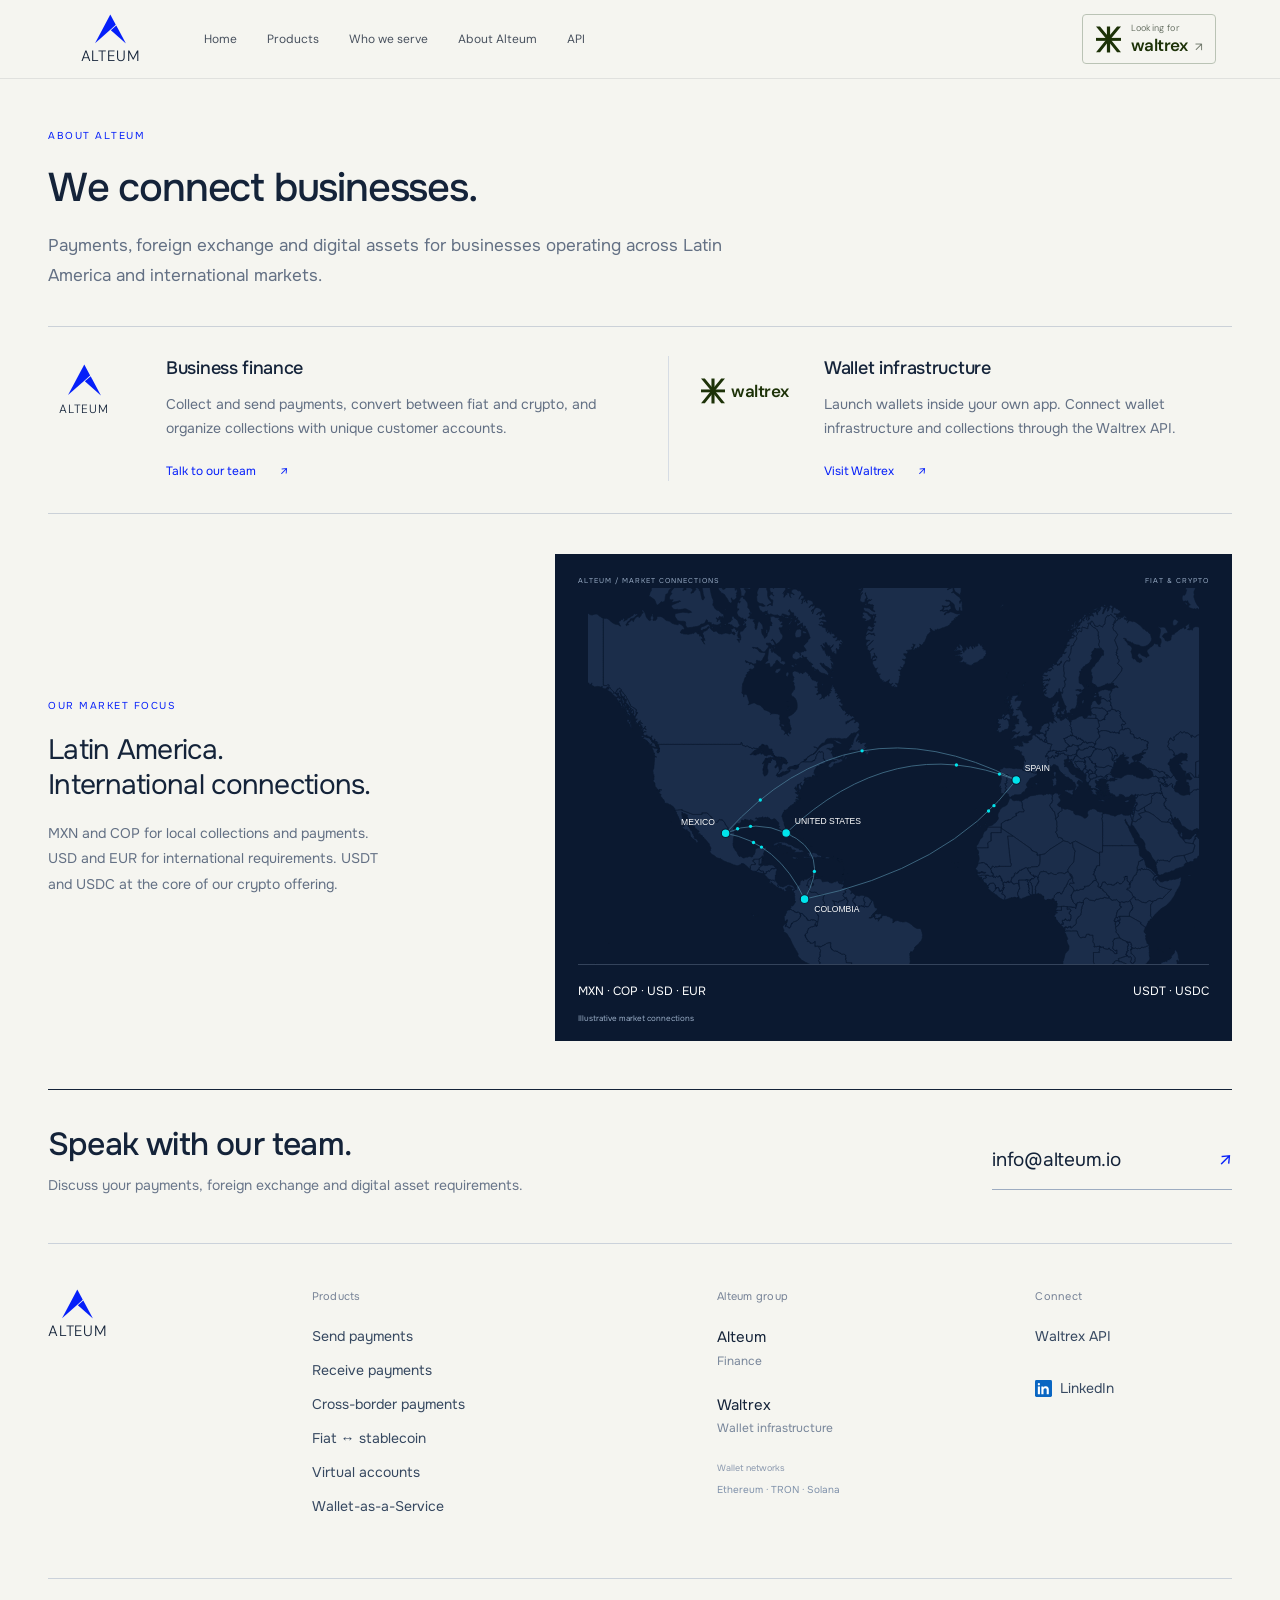
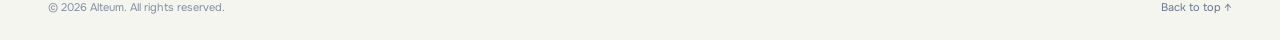
==== about/index.html @ 630a37e9 "Alteum website: initial import Static site (HTML/CSS/JS, no build step) with the approved pages, ori" ====
<!doctype html>
<html lang="en">
<head>
<meta charset="utf-8"><meta name="viewport" content="width=device-width,initial-scale=1">
<title>About Alteum | Alteum</title>
<meta name="description" content="Alteum connects businesses across Latin America and international markets. Alteum handles finance; Waltrex provides the wallet infrastructure.">
<meta name="theme-color" content="#030305"><meta property="og:title" content="Alteum — Latin America, connected."><meta property="og:description" content="Payments, FX and digital assets connecting Latin America to the world, with a focus on MXN, COP, USD, EUR, USDT and USDC."><link rel="icon" href="/favicon.svg" type="image/svg+xml">
<link rel="preconnect" href="https://fonts.googleapis.com"><link rel="preconnect" href="https://fonts.gstatic.com" crossorigin>
<link href="https://fonts.googleapis.com/css2?family=DM+Sans:wght@300;400;450;500;550;600;650;700&amp;display=swap" rel="stylesheet">
<link rel="stylesheet" href="/styles.css?v=centered-globe">
<link rel="stylesheet" href="/exact-sections.css?v=ivory-fixed"><link rel="stylesheet" href="/brand.css?v=network-info"><link rel="stylesheet" href="/navigation.css?v=editorial-menu"><script src="/navigation.js?v=mega" defer></script><link rel="stylesheet" href="/home-alignment.css?v=color-motion"><link rel="stylesheet" href="/design-preview.css?v=approved-editorial"><link rel="stylesheet" href="/waltrex-header.css?v=approved"><link rel="stylesheet" href="/footer-refinement.css?v=approved"><link rel="stylesheet" href="/navigation-approved.css?v=uniform-type"><link rel="stylesheet" href="/faq-approved.css?v=1"><script src="/header-preview-mobile.js" defer></script><link rel="stylesheet" href="/about-refined-preview.css?v=1"><link rel="stylesheet" href="/mobile-polish.css?v=1"><link rel="stylesheet" href="/waltrex-button.css?v=approved"></head>
<body><a class="skip" href="#main">Skip to content</a><header><div class="nav wrap"><a href="/" class="brand" aria-label="Alteum home"><svg viewbox="315 180 166 156" aria-hidden="true"><polygon fill="#051ff9" points="396.9,261.9 315.3,333.8 397,180.5 426.3,235.7 396.9,261.9"></polygon><polygon fill="#051ff9" points="480.6,336 399.9,264.8 429,238.9"></polygon></svg><span>ALTEUM</span></a><nav aria-label="Main navigation"><a class="nav-home" href="/">Home</a><details class="home-products site-product-menu"><summary>Products</summary><div class="product-mega" aria-label="Alteum products"><a class="mega-product" href="/products/send-payments/"><span class="mega-icon"><svg viewbox="0 0 24 24" fill="none" stroke="currentColor" stroke-width="1.6" stroke-linecap="round" stroke-linejoin="round" aria-hidden="true"><rect x="5" y="8" width="14" height="12" rx="2"></rect><path d="M9 8V5h6v3M12 17v-5m-2 2 2-2 2 2"></path></svg></span><strong>Send payments</strong><p>Pay suppliers and partners in their receiving currency.</p></a><a class="mega-product" href="/products/cross-border-payments/"><span class="mega-icon"><svg viewbox="0 0 24 24" fill="none" stroke="currentColor" stroke-width="1.6" stroke-linecap="round" stroke-linejoin="round" aria-hidden="true"><circle cx="12" cy="12" r="8"></circle><ellipse cx="12" cy="12" rx="3.5" ry="8"></ellipse><path d="M4 12h16"></path></svg></span><strong>Cross-border payments</strong><p>Connect local funding to international payouts.</p></a><a class="mega-product" href="/products/virtual-account-issuance/"><span class="mega-icon"><svg viewbox="0 0 24 24" fill="none" stroke="currentColor" stroke-width="1.6" stroke-linecap="round" stroke-linejoin="round" aria-hidden="true"><rect x="5" y="5" width="14" height="15" rx="2"></rect><path d="M9 9h6M9 13h6M9 17h3"></path></svg></span><strong>Virtual accounts</strong><p>Dedicated payment details for business and customer collections.</p></a><a class="mega-product" href="/products/receive-payments/"><span class="mega-icon"><svg viewbox="0 0 24 24" fill="none" stroke="currentColor" stroke-width="1.6" stroke-linecap="round" stroke-linejoin="round" aria-hidden="true"><rect x="5" y="8" width="14" height="12" rx="2"></rect><path d="M9 8V5h6v3M12 12v5m-2-2 2 2 2-2"></path></svg></span><strong>Receive payments</strong><p>Collect local currency payments and connect them to settlement.</p></a><a class="mega-product" href="/products/fiat-stablecoin/"><span class="mega-icon"><svg viewbox="0 0 24 24" fill="none" stroke="currentColor" stroke-width="1.6" stroke-linecap="round" stroke-linejoin="round" aria-hidden="true"><path d="M4 8h15m-4-4 4 4-4 4M20 16H5m4 4-4-4 4-4"></path></svg></span><strong>Fiat ↔ Stablecoin</strong><p>Move between local currencies, USDT and USDC.</p></a><a target="_blank" rel="noopener noreferrer" class="mega-product mega-contact" href="https://home.waltrex.io/"><span class="mega-icon"><svg viewbox="0 0 24 24" fill="none" stroke="currentColor" stroke-width="1.6" stroke-linecap="round" stroke-linejoin="round" aria-hidden="true"><path d="M5 5h14v11h-7l-5 4v-4H5z"></path><path d="M9 9h6M9 12h4"></path></svg></span><strong>Wallet-as-a-Service</strong><p>Launch wallets inside your own app for your customers worldwide.</p></a></div></details><a href="/#audiences">Who we serve</a><a href="/about/">About Alteum</a><a href="https://waltrex.readme.io/reference/introduction" target="_blank" rel="noopener noreferrer">API</a></nav><a class="waltrex-header-link" href="https://home.waltrex.io/" target="_blank" rel="noopener noreferrer" aria-label="Looking for Waltrex? Visit Waltrex"><svg class="waltrex-header-symbol" viewbox="0 0 529 550" fill="none" xmlns="http://www.w3.org/2000/svg" aria-hidden="true"><path d="M85.0178 544.714H0.726644L223.808 268.552L0 0.0012207H84.6545L264.863 219.264L445.799 0.0012207H529L305.556 268.552L528.637 544.714H445.799L264.863 318.566L85.0178 544.714Z" fill="currentColor"></path><path d="M529 240.931H0V303.782H529V240.931Z" fill="currentColor"></path><path d="M298.543 549.951L298.543 0L230.454 0L230.454 549.951H298.543Z" fill="currentColor"></path></svg><span class="waltrex-header-copy"><small>Looking for</small><strong>waltrex <i>↗</i></strong></span></a><button class="menu-button" aria-label="Open navigation" aria-expanded="false">☰</button></div><div class="mobile-nav" hidden><a class="mobile-home" href="/">Home</a><div class="product-mega" aria-label="Alteum products"><a class="mega-product" href="/products/send-payments/"><span class="mega-icon"><svg viewbox="0 0 24 24" fill="none" stroke="currentColor" stroke-width="1.6" stroke-linecap="round" stroke-linejoin="round" aria-hidden="true"><rect x="5" y="8" width="14" height="12" rx="2"></rect><path d="M9 8V5h6v3M12 17v-5m-2 2 2-2 2 2"></path></svg></span><strong>Send payments</strong><p>Pay suppliers and partners in their receiving currency.</p></a><a class="mega-product" href="/products/cross-border-payments/"><span class="mega-icon"><svg viewbox="0 0 24 24" fill="none" stroke="currentColor" stroke-width="1.6" stroke-linecap="round" stroke-linejoin="round" aria-hidden="true"><circle cx="12" cy="12" r="8"></circle><ellipse cx="12" cy="12" rx="3.5" ry="8"></ellipse><path d="M4 12h16"></path></svg></span><strong>Cross-border payments</strong><p>Connect local funding to international payouts.</p></a><a class="mega-product" href="/products/virtual-account-issuance/"><span class="mega-icon"><svg viewbox="0 0 24 24" fill="none" stroke="currentColor" stroke-width="1.6" stroke-linecap="round" stroke-linejoin="round" aria-hidden="true"><rect x="5" y="5" width="14" height="15" rx="2"></rect><path d="M9 9h6M9 13h6M9 17h3"></path></svg></span><strong>Virtual accounts</strong><p>Dedicated payment details for business and customer collections.</p></a><a class="mega-product" href="/products/receive-payments/"><span class="mega-icon"><svg viewbox="0 0 24 24" fill="none" stroke="currentColor" stroke-width="1.6" stroke-linecap="round" stroke-linejoin="round" aria-hidden="true"><rect x="5" y="8" width="14" height="12" rx="2"></rect><path d="M9 8V5h6v3M12 12v5m-2-2 2 2 2-2"></path></svg></span><strong>Receive payments</strong><p>Collect local currency payments and connect them to settlement.</p></a><a class="mega-product" href="/products/fiat-stablecoin/"><span class="mega-icon"><svg viewbox="0 0 24 24" fill="none" stroke="currentColor" stroke-width="1.6" stroke-linecap="round" stroke-linejoin="round" aria-hidden="true"><path d="M4 8h15m-4-4 4 4-4 4M20 16H5m4 4-4-4 4-4"></path></svg></span><strong>Fiat ↔ Stablecoin</strong><p>Move between local currencies, USDT and USDC.</p></a><a target="_blank" rel="noopener noreferrer" class="mega-product mega-contact" href="https://home.waltrex.io/"><span class="mega-icon"><svg viewbox="0 0 24 24" fill="none" stroke="currentColor" stroke-width="1.6" stroke-linecap="round" stroke-linejoin="round" aria-hidden="true"><path d="M5 5h14v11h-7l-5 4v-4H5z"></path><path d="M9 9h6M9 12h4"></path></svg></span><strong>Wallet-as-a-Service</strong><p>Launch wallets inside your own app for your customers worldwide.</p></a></div><div class="mobile-extra"><a href="/#audiences">Who we serve</a><a href="/about/">About Alteum</a><a href="https://waltrex.readme.io/reference/introduction" target="_blank" rel="noopener noreferrer">API</a></div></div></header><div class="nav-scrim" aria-hidden="true"></div><main class="about-refined" id="main"><div class="ar-wrap"><section class="ar-intro"><span class="ar-kicker">ABOUT ALTEUM</span><h1>We connect businesses.</h1><p>Payments, foreign exchange and digital assets for businesses operating across Latin America and international markets.</p></section><section class="ar-companies" aria-label="Alteum group businesses"><article><div class="ar-brand ar-alteum" aria-label="Alteum"><svg viewbox="315 180 166 156" aria-hidden="true"><polygon fill="#051ff9" points="396.9,261.9 315.3,333.8 397,180.5 426.3,235.7 396.9,261.9"></polygon><polygon fill="#051ff9" points="480.6,336 399.9,264.8 429,238.9"></polygon></svg><span>ALTEUM</span></div><div class="ar-company-copy"><h2>Business finance</h2><p>Collect and send payments, convert between fiat and crypto, and organize collections with unique customer accounts.</p><a href="mailto:info@alteum.io">Talk to our team <span aria-hidden="true">↗</span></a></div></article><article><div class="ar-brand ar-waltrex" aria-label="Waltrex"><svg class="waltrex-header-symbol" viewbox="0 0 529 550" fill="none" xmlns="http://www.w3.org/2000/svg" aria-hidden="true"><path d="M85.0178 544.714H0.726644L223.808 268.552L0 0.0012207H84.6545L264.863 219.264L445.799 0.0012207H529L305.556 268.552L528.637 544.714H445.799L264.863 318.566L85.0178 544.714Z" fill="currentColor"></path><path d="M529 240.931H0V303.782H529V240.931Z" fill="currentColor"></path><path d="M298.543 549.951L298.543 0L230.454 0L230.454 549.951H298.543Z" fill="currentColor"></path></svg><span>waltrex</span></div><div class="ar-company-copy"><h2>Wallet infrastructure</h2><p>Launch wallets inside your own app. Connect wallet infrastructure and collections through the Waltrex API.</p><a href="https://home.waltrex.io/" target="_blank" rel="noopener noreferrer">Visit Waltrex <span aria-hidden="true">↗</span></a></div></article></section><section class="ar-network"><div class="ar-network-intro"><span class="ar-kicker">OUR MARKET FOCUS</span><h2>Latin America.<br>International connections.</h2><p>MXN and COP for local collections and payments. USD and EUR for international requirements. USDT and USDC at the core of our crypto offering.</p></div><figure class="ar-map"><figcaption><span>ALTEUM / MARKET CONNECTIONS</span><span>FIAT &amp; CRYPTO</span></figcaption><img src="/about-all-country-routes-preview.svg?v=two-way" alt="Illustrative two-way routes between Mexico, Colombia, the United States and Spain"><div class="ar-map-legend"><span>MXN · COP · USD · EUR</span><span>USDT · USDC</span></div><small>Illustrative market connections</small></figure></section></div><div class="blox-clone"><footer class="institutional-footer" id="contact"><div class="if-inner"><div class="if-contact"><div><h2>Speak with our team.</h2><p>Discuss your payments, foreign exchange and digital asset requirements.</p></div><a href="mailto:info@alteum.io">info@alteum.io <span>↗</span></a></div><div class="if-columns"><div class="if-brand"><a class="exact-brand" href="/"><svg viewbox="315 180 166 156" aria-hidden="true"><polygon fill="#051ff9" points="396.9,261.9 315.3,333.8 397,180.5 426.3,235.7 396.9,261.9"></polygon><polygon fill="#051ff9" points="480.6,336 399.9,264.8 429,238.9"></polygon></svg><span>ALTEUM</span></a></div><div class="if-products"><h3>Products</h3><a href="/products/send-payments/">Send payments</a><a href="/products/receive-payments/">Receive payments</a><a href="/products/cross-border-payments/">Cross-border payments</a><a href="/products/fiat-stablecoin/">Fiat ↔ stablecoin</a><a href="/products/virtual-account-issuance/">Virtual accounts</a><a href="https://home.waltrex.io/" target="_blank" rel="noopener noreferrer">Wallet-as-a-Service</a></div><div class="if-group" id="companies"><h3>Alteum group</h3><a href="/"><span>Alteum</span><small>Finance</small></a><a id="waltrex" href="mailto:info@alteum.io"><span>Waltrex</span><small>Wallet infrastructure</small></a><p class="if-networks"><small>Wallet networks</small><span>Ethereum · TRON · Solana</span></p></div><div class="if-connect"><h3>Connect</h3><a href="https://waltrex.readme.io/reference/introduction" target="_blank" rel="noopener noreferrer">Waltrex API</a><a class="footer-linkedin" href="https://www.linkedin.com/company/alteumholding/home/" target="_blank" rel="noopener noreferrer" aria-label="Alteum on LinkedIn"><svg xmlns="http://www.w3.org/2000/svg" viewbox="0 0 24 24" aria-hidden="true"><rect width="24" height="24" rx="2" fill="#0a66c2"></rect><circle cx="5.5" cy="6" r="1.6" fill="#fff"></circle><path fill="#fff" d="M4 9h3v11H4zM9 9h2.9v1.5c.6-1.1 1.7-1.8 3.3-1.8 3.1 0 4.3 1.9 4.3 5.1V20h-3v-5.6c0-1.7-.3-2.9-1.9-2.9-1.8 0-2.6 1.1-2.6 3.3V20H9z"></path></svg><span>LinkedIn</span></a></div></div><div class="if-bottom"><span>© 2026 Alteum. All rights reserved.</span><a href="#">Back to top ↑</a></div></div></footer></div></main></body></html>
---- styles.css ----
:root{--bg:#070912;--surface:#0d111d;--border:#222938;--white:#f7f8fc;--muted:#a2a8b8;--blue:#051ff9;--cyan:#00e4ec}*{box-sizing:border-box}html{scroll-behavior:smooth;scroll-padding-top:100px}body{margin:0;background:var(--bg);color:var(--white);font-family:'DM Sans',sans-serif;-webkit-font-smoothing:antialiased}a{color:inherit;text-decoration:none}button{font:inherit}button,a{-webkit-tap-highlight-color:transparent}a:focus-visible,button:focus-visible,summary:focus-visible{outline:2px solid var(--cyan);outline-offset:6px}::selection{background:#303dff;color:white}.wrap{width:min(1280px,90%);margin:auto}.skip{position:absolute;top:-80px;background:var(--blue);padding:15px;z-index:100}.skip:focus{top:10px}header{position:sticky;top:0;z-index:20;background:#070912ed;border-bottom:1px solid #ffffff0c;backdrop-filter:blur(18px)}.nav{height:86px;display:flex;align-items:center;gap:52px}.brand{display:inline-flex;align-items:center;font-size:34px;letter-spacing:-1.8px;font-weight:650;gap:10px}.brand svg{width:28px;height:31px;color:var(--blue)}nav{display:flex;gap:30px;align-items:center;flex:1}nav a{font-size:14px;color:#c4c7d1}nav a:hover{color:var(--cyan)}nav span{margin-left:5px;font-size:12px}.button{display:inline-flex;align-items:center;justify-content:center;gap:22px;border-radius:99px;padding:15px 24px;font-size:14px;font-weight:550;white-space:nowrap;border:1px solid transparent;transition:background .2s,transform .2s,border-color .2s;min-height:49px}.button:hover{transform:translateY(-2px)}.button span{font-size:18px}.primary{background:var(--blue);color:white;box-shadow:0 4px 32px #303dff14}.primary:hover{background:#4350ff}.outline{border-color:#464b59}.outline:hover{background:#ffffff08;border-color:#8690ac}.nav-cta{padding:11px 21px;min-height:44px}.menu-button{display:none;background:none;border:0;color:white;font-size:24px}.mobile-nav{padding:10px 5% 24px}.mobile-nav a{display:block;padding:12px 0;color:#d5d9e3}.hero{display:grid;grid-template-columns:1.2fr 1fr;min-height:720px;align-items:center;position:relative;padding-top:60px;padding-bottom:70px}.eyebrow{color:var(--cyan);font-size:10px;font-weight:600;letter-spacing:2px;display:flex;align-items:center;gap:9px;margin-bottom:24px}.eyebrow i,.live-dot{height:5px;width:5px;background:var(--cyan);border-radius:50%;box-shadow:0 0 12px #64dcf066}.hero h1{font-size:clamp(40px,4.2vw,66px);line-height:1.07;font-weight:550;letter-spacing:-2.9px;margin:0 0 28px}.hero h1>span{font-weight:300;color:#e5e8f1}.hero-copy>p{font-size:16px;line-height:1.8;color:#b8bdcb;margin:0 0 32px}.actions{display:flex;gap:12px;flex-wrap:wrap}.group-lockup{margin-top:46px}.group-lockup small{font-size:11px;color:#7e879c}.group-lockup>div{display:flex;align-items:center;gap:42px;margin-top:17px}.group-lockup a{font-size:24px;font-weight:650;letter-spacing:-.8px;color:#c4c9d5}.w-mark{color:var(--cyan);font-size:31px;vertical-align:middle;font-weight:500}.x-mark{color:#7a88ff;font-size:23px;margin-right:5px}.blue{color:#7481ff}.globe-scene{position:relative;min-width:0;width:115%;margin-left:-4%;aspect-ratio:1/1;display:flex;align-items:center}#globe{width:100%;height:100%;display:block}.globe-caption{position:absolute;bottom:7%;width:100%;text-align:center;display:flex;justify-content:center;align-items:center;gap:9px;color:#7b88a4;font-size:8px;letter-spacing:1.6px}.pillar-bar{border-top:1px solid var(--border);border-bottom:1px solid var(--border);background:#0b0e18}.pillars{display:grid;grid-template-columns:repeat(4,1fr);padding:31px 0}.pillars>div{border-right:1px solid var(--border);padding:0 30px;position:relative}.pillars>div:first-child{padding-left:0}.pillars>div:last-child{border:0}.pillars span{font-size:9px;color:#63718d;display:block;margin-bottom:9px}.pillars strong{font-weight:500;font-size:17px;display:block}.pillars small{color:#768198;font-size:11px;display:block;margin-top:6px}.section{padding-top:110px;padding-bottom:110px}.section-top{display:flex;align-items:flex-end;justify-content:space-between;gap:40px;margin-bottom:46px}.section h2,.contact h2{font-size:clamp(34px,3.5vw,49px);line-height:1.13;letter-spacing:-1.8px;font-weight:500;margin:0}.section h2 span{color:#8e98af}.section-top p{color:var(--muted);font-size:14px;line-height:1.8;margin-bottom:0}.company-grid{display:grid;grid-template-columns:1fr 1fr;gap:22px}.company-card{border:1px solid var(--border);background:linear-gradient(145deg,#111827,#090d17);border-radius:16px;padding:32px;overflow:hidden;scroll-margin-top:110px}.card-top{display:flex;align-items:center;justify-content:space-between;gap:16px}.company-wordmark{font-size:28px;font-weight:650;letter-spacing:-1px}.tag{font-size:8px;letter-spacing:1px;border:1px solid #34405b;color:#99aacb;border-radius:5px;padding:6px 8px;white-space:nowrap}.company-card h3{font-size:25px;line-height:1.25;letter-spacing:-.7px;font-weight:500;margin:10px 0 18px}.company-card p{font-size:14px;line-height:1.8;color:var(--muted);max-width:420px;min-height:76px}.text-link{display:flex;align-items:center;justify-content:space-between;gap:20px;font-size:13px;font-weight:550;border-top:1px solid var(--border);padding-top:23px;margin-top:26px}.text-link:hover{color:var(--cyan)}.text-link span{font-size:19px}.network-art,.currency-art{height:215px;position:relative;margin:16px -10px;background:radial-gradient(ellipse,#303dff12,transparent 67%)}.network-node{position:absolute;left:43%;top:60px;width:70px;height:70px;border:1px solid #505fff;border-radius:18px;display:grid;place-items:center;background:#162040;box-shadow:0 0 50px #303dff24;color:#a4bdff;font-size:20px;transform:rotate(-10deg)}.satellite{position:absolute;border:1px solid #32415c;background:#111c2c;border-radius:12px;width:46px;height:46px;display:grid;place-items:center;color:var(--cyan);font-size:23px;z-index:2}.s1{left:10%;top:40px}.s2{right:9%;top:42px}.s3{right:24%;top:137px}.network-line{position:absolute;height:1px;background:linear-gradient(90deg,#64dcf000,#647aff);transform-origin:left;left:18%;top:67px;width:30%;transform:rotate(12deg)}.l2{left:55%;top:95px;transform:rotate(-18deg)}.l3{left:53%;top:100px;transform:rotate(38deg);width:25%}.art-label{position:absolute;bottom:0;left:0;width:100%;text-align:center;color:#586881;font-size:8px;letter-spacing:2px}.currency{position:absolute;top:68px;left:40%;width:76px;height:82px;background:linear-gradient(145deg,#202d50,#111a2b);border:1px solid #5263a1;border-radius:15px;display:flex;flex-direction:column;justify-content:center;align-items:center;color:var(--cyan);font-size:29px;box-shadow:0 12px 30px #0005;transform:rotate(-5deg);z-index:3}.currency small{color:#8c9fc3;font-size:8px;letter-spacing:1px;margin-top:5px}.c1{left:8%;top:82px;transform:rotate(-16deg);z-index:1}.c2{left:25%;top:54px;transform:rotate(-9deg);z-index:2}.c4{left:56%;top:53px;transform:rotate(8deg);z-index:2}.c5{left:73%;top:81px;transform:rotate(16deg);z-index:1}.capabilities{background:#0b0e18;border-block:1px solid var(--border)}.cap-grid{display:grid;grid-template-columns:repeat(4,1fr);gap:0;border:1px solid var(--border);border-radius:13px;overflow:hidden}.cap-grid article{padding:29px 24px;border-right:1px solid var(--border)}.cap-grid article:last-child{border-right:0}.cap-icon{display:grid;place-items:center;border:1px solid #34447c;background:#192242;border-radius:10px;color:#7f97ff;font-size:25px;width:45px;height:45px;margin-bottom:36px}.cap-grid h3{font-size:18px;letter-spacing:-.5px;font-weight:500}.cap-grid p{font-size:12px;line-height:1.9;color:#929cb1;min-height:94px}.cap-bottom{display:flex;justify-content:space-between;color:#667690;font-size:8px;letter-spacing:1px;margin-top:29px;align-items:center}.cap-bottom>span{font-size:17px;color:#7a89a7}.audiences{display:grid;grid-template-columns:1fr 1fr;border:1px solid var(--border);border-radius:12px;overflow:hidden}.audience{border:0;border-bottom:1px solid var(--border);border-right:1px solid var(--border);padding:25px;background:transparent;color:#a4aec1;text-align:left;display:flex;align-items:center;gap:18px;font-size:15px;cursor:pointer}.audience:nth-child(2n){border-right:0}.audience:nth-child(n+3){border-bottom:0}.audience>span{color:#697b99;font-size:10px}.audience b{margin-left:auto;font-size:18px;font-weight:400}.audience.active{background:#17203b;color:white;box-shadow:inset 3px 0 var(--blue)}.audience:hover{background:#111a2d}.audience-detail{display:grid;grid-template-columns:1fr 1fr;gap:60px;padding:40px 26px 0}.audience-detail h3{font-size:28px;font-weight:450;letter-spacing:-.8px;line-height:1.25;margin:22px 0 0}.audience-detail p{color:var(--muted);font-size:15px;line-height:1.8;margin-top:20px}.approach{background:linear-gradient(130deg,#10182b,#0a0d17);border-block:1px solid var(--border)}.approach-grid{display:grid;grid-template-columns:1fr 1.3fr;gap:110px;margin-top:40px}.approach-intro{font-size:18px;line-height:1.8;color:#9ea9bf;max-width:320px}.approach-list article{display:flex;gap:24px;padding:26px 0;border-bottom:1px solid #2c3548}.approach-list article:first-child{padding-top:0}.approach-list article>span{font-size:10px;color:#647dff;margin-top:8px}.approach-list h3{font-size:22px;font-weight:450;margin:0 0 9px}.approach-list p{font-size:13px;line-height:1.8;color:#929eb5;margin:0;max-width:360px}.approach-list b{margin-left:auto;font-size:20px;color:#65799b;font-weight:400}.about{display:grid;grid-template-columns:1fr 1fr;gap:80px;border-bottom:1px solid var(--border)}.about p{font-size:16px;line-height:1.9;color:#a4aec2;margin:0 0 23px}.faq{display:grid;grid-template-columns:1fr 1.2fr;gap:90px}.faq details{border-bottom:1px solid var(--border);padding:23px 0}.faq details:first-child{padding-top:0}.faq summary{cursor:pointer;list-style:none;display:flex;justify-content:space-between;gap:15px;font-size:16px}.faq summary::-webkit-details-marker{display:none}.faq summary span{font-size:22px;line-height:20px;color:#7d8ba9}.faq details[open] summary span{transform:rotate(45deg);color:var(--cyan)}.faq details p{font-size:14px;line-height:1.9;color:var(--muted);padding-right:34px}.contact{position:relative;isolation:isolate;padding:66px;border:1px solid #33437c;border-radius:20px;background:radial-gradient(ellipse at 95% 90%,#233c8555,transparent 60%),#10182c;overflow:hidden;margin-bottom:100px}.contact h2{font-size:60px}.contact h2 span{color:#8d9eff}.contact p{color:#a9b6ce;font-size:15px;line-height:1.9;margin:25px 0 30px}.contact-orbits{position:absolute;z-index:-1;width:650px;height:650px;right:-160px;top:-90px;border-radius:50%;border:1px solid #7187f33b;box-shadow:0 0 0 55px #7187f309,0 0 0 56px #7187f320,0 0 0 110px #7187f306,0 0 0 111px #7187f320,0 0 0 165px #7187f305,0 0 0 166px #7187f315}.footer-main{display:grid;grid-template-columns:2fr 1fr 1.3fr 1fr;gap:35px;padding-bottom:60px}.footer-main p{color:#7f8ba2;font-size:13px;line-height:1.8}.footer-main h4{font-size:12px;font-weight:500;color:#b5c0d6;margin:10px 0 22px}.footer-main>div>a:not(.brand){display:block;font-size:12px;color:#7f8ba2;margin-bottom:15px}.footer-main a:hover{color:var(--cyan)}.footer-bottom{border-top:1px solid var(--border);padding:24px 0 30px;display:flex;justify-content:space-between;color:#59667e;font-size:10px}
@media(min-width:1500px){.hero{min-height:790px}}@media(max-width:1050px){.nav{gap:30px}nav{gap:20px}nav a{font-size:12px}.hero{min-height:650px}.hero h1{letter-spacing:-2px}.hero-copy>p{font-size:14px}.globe-scene{width:110%}.pillars>div{padding:0 17px}.pillars strong{font-size:14px}.cap-grid article{padding:23px 18px}.cap-grid h3{font-size:16px}.card-top{align-items:flex-start;flex-direction:column;gap:12px}.section{padding-block:85px}.approach-grid{gap:60px}.section-top p{font-size:13px}}
@media(max-width:760px){.wrap{width:89%}.nav{height:74px;justify-content:space-between}.brand{font-size:30px}.brand svg{width:24px}nav,.nav-cta{display:none}.menu-button{display:block}.hero{display:flex;flex-direction:column;padding-top:48px;padding-bottom:0;min-height:0;align-items:stretch;overflow:hidden}.hero .eyebrow{font-size:8px;letter-spacing:1.6px;margin-bottom:21px}.hero h1{font-size:clamp(38px,7.5vw,56px);letter-spacing:-1.8px;line-height:1.1}.hero-copy>p{font-size:14px;line-height:1.9;max-width:460px}.desktop{display:none}.button{padding:13px 19px;font-size:12px;gap:14px;min-height:46px}.group-lockup{margin-top:32px}.group-lockup>div{gap:33px}.group-lockup a{font-size:22px}.globe-scene{width:100%;max-width:520px;margin:-8px auto 0;aspect-ratio:1.18/1}.globe-caption{bottom:8%;font-size:7px}.pillars{grid-template-columns:1fr 1fr;gap:25px 0;padding:25px 0}.pillars>div{padding-left:20px}.pillars>div:nth-child(odd){padding-left:0}.pillars>div:nth-child(even){border:0}.pillars strong{font-size:14px}.pillars small{font-size:10px}.section{padding-block:65px}.section h2{font-size:35px;letter-spacing:-1.4px}.section-top{display:block;margin-bottom:30px}.section-top p{margin-top:22px;max-width:390px}.section-top .button{margin-top:25px}.company-grid{grid-template-columns:1fr;gap:18px}.company-card{padding:25px}.card-top{flex-direction:row;align-items:center}.tag{font-size:7px;padding:6px}.company-wordmark{font-size:25px}.network-art,.currency-art{height:200px}.company-card h3{font-size:24px}.company-card p{min-height:0}.cap-grid{grid-template-columns:1fr 1fr}.cap-grid article{padding:24px 18px;border-bottom:1px solid var(--border)}.cap-grid article:nth-child(2n){border-right:0}.cap-grid article:nth-child(n+3){border-bottom:0}.cap-icon{margin-bottom:24px}.cap-grid p{min-height:105px}.cap-grid h3{font-size:17px}.cap-bottom{font-size:6px;letter-spacing:.7px}.audiences{grid-template-columns:1fr}.audience{border-right:0;font-size:13px;padding:22px 18px}.audience:nth-child(3){border-bottom:1px solid var(--border)}.audience-detail{grid-template-columns:1fr;gap:10px;padding:30px 0 0}.audience-detail h3{font-size:26px}.audience-detail p{font-size:14px}.approach-grid,.about,.faq{grid-template-columns:1fr;gap:30px}.approach-grid{margin-top:20px}.approach-intro{font-size:16px;max-width:100%}.approach-list{margin-top:10px}.about p{font-size:14px}.faq summary{font-size:14px}.contact{padding:37px 26px;margin-bottom:65px;border-radius:13px}.contact h2{font-size:42px}.contact .eyebrow{font-size:7px;letter-spacing:1.4px}.contact p{font-size:13px}.contact-orbits{right:-500px;opacity:.5}.footer-main{grid-template-columns:1fr 1fr;gap:24px;padding-bottom:30px}.footer-main>div:first-child{grid-column:1/-1}.footer-main h4{margin-bottom:18px}.footer-bottom{gap:18px;flex-wrap:wrap;line-height:1.8}.footer-bottom>span:nth-child(2){display:none}}
@media(prefers-reduced-motion:reduce){html{scroll-behavior:auto}*{transition:none!important}}
/* Reference-aligned LATAM direction */
:root{--bg:#030305;--surface:#0c0e15;--border:#ffffff19;--muted:#aaaab5;--blue:#051ff9;--cyan:#00e4ec}
.wrap{width:min(1280px,90%)}header{background:#030305ed;border-bottom:0}.nav{height:68px;gap:42px}.brand{font-size:31px}.nav-cta{min-height:44px}nav a{color:#b8b7c0}.hero{min-height:calc(100svh - 68px);grid-template-columns:minmax(0,7fr) minmax(0,5fr);gap:20px;padding-top:70px;padding-bottom:85px;overflow:visible}.hero-copy{z-index:2}.hero .eyebrow{display:none}.hero h1{font-size:clamp(38px,4.2vw,59px);line-height:1.06;letter-spacing:-2px;font-weight:550;margin-bottom:35px}.hero h1 strong{font-weight:550}.hero h1>span{font-weight:300;color:white}.hero-copy>p{font-size:18px;line-height:1.6;color:#c0bfc8;margin-bottom:34px}.globe-scene{width:128%;margin-left:-5%;aspect-ratio:1/1;filter:saturate(.85)}.globe-caption{display:none}.group-lockup{margin-top:48px}.group-lockup small{font-size:12px}.group-lockup>div{margin-top:19px;gap:45px}.group-lockup a{font-size:28px;color:#999ba6}.w-mark{color:#a6a9b4}.button{font-size:14px;gap:12px;padding:13px 22px}.button span{font-size:16px}.primary{box-shadow:none}.pillar-bar{background:#030305;border-top:0}.pillars{padding:35px 0}.pillars strong{font-size:18px}.pillars small{font-size:12px}.pillars>div{border-right:0}.section{padding-block:90px}.section h2{font-size:42px;line-height:1.08;letter-spacing:-1.3px}.section h2 span{font-weight:300;color:#f0eff6}.section .eyebrow{font-size:9px;color:#7e8fe0}.section-top{margin-bottom:38px}.capabilities,.approach{background:#080a10}.company-card{background:#0b0e17;border-radius:10px}.company-grid{gap:20px}.cap-grid{border-radius:10px}.cap-grid article{background:#0c0f18}.cap-grid h3{font-weight:550}.cap-icon{background:#0e1735;border-color:#293d76}.audiences{border:0;gap:32px}.audience{border-right:0;border-top:1px solid #ffffff25;border-bottom:0!important;padding:23px 0;background:none}.audience.active{box-shadow:none;background:none;color:white}.audience:hover{background:none;color:var(--cyan)}.audience-detail{margin-top:10px;padding:30px;border-radius:10px;background:#0b0e17}.audience-detail h3{font-size:26px}.latam-section{padding-bottom:80px}.region-visual{background:radial-gradient(ellipse at center,#10236580,#080a10 70%);border:1px solid #222a3b;border-radius:12px;padding:48px 55px 40px}.region-label{font-size:11px;letter-spacing:3px;color:#8c9dc4;text-align:center}.region-axis{display:flex;align-items:center;gap:23px;margin:38px 0;color:#b7bfce;font-size:12px;letter-spacing:1px}.region-axis i{flex:1;height:1px;background:linear-gradient(90deg,#2b42ff,#00e4ec)}.brand-symbol{display:grid;place-items:center;width:65px;height:65px;font-size:28px;color:#a4b5ff;border:1px solid #3d5398;border-radius:16px;background:#121e42;box-shadow:0 0 45px #1232ff33}.region-chips{display:flex;justify-content:center;gap:15px;flex-wrap:wrap}.region-chips span{border:1px solid #2a3448;border-radius:5px;padding:8px 13px;color:#8d9cb7;font-size:11px}.coverage-note{font-size:11px;line-height:1.7;color:#6f7d96;margin-top:18px;max-width:700px}.about,.faq{gap:80px}.contact{background:#0b1230;border-radius:12px;border-color:#233875}.contact h2{font-size:56px;font-weight:500}.contact h2 span{font-weight:300;color:white}.contact-orbits{opacity:.35}.footer-main .brand{color:#f5f5f8}
@media(min-width:1280px){.hero h1{white-space:nowrap}.hero{grid-template-columns:minmax(0,2fr) minmax(0,1fr)}.globe-scene{width:153%;margin-left:-32%}}
@media(max-width:1050px){.hero-copy>p{font-size:16px}.hero h1{font-size:42px}.nav{gap:27px}.globe-scene{width:120%}.section h2{font-size:37px}}
@media(max-width:760px){.nav{height:68px}.hero{padding-top:45px;padding-bottom:0;gap:0;overflow:hidden;min-height:0}.hero h1{font-size:clamp(34px,7vw,49px);letter-spacing:-1.1px;line-height:1.12;margin-bottom:26px}.hero h1 br{display:none}.hero h1 strong{display:inline}.hero-copy>p{font-size:16px;line-height:1.65;margin-bottom:28px}.button{font-size:12px;padding:13px 18px;gap:9px}.group-lockup{margin-top:35px}.group-lockup small{font-size:11px}.group-lockup a{font-size:25px}.group-lockup>div{margin-top:16px}.globe-scene{width:110%;max-width:530px;aspect-ratio:1.1/1;margin:-6px -5% -10px}.pillars{padding-block:25px}.pillars strong{font-size:16px}.pillars small{font-size:11px}.section{padding-block:60px}.section h2{font-size:34px}.section .eyebrow{font-size:8px;letter-spacing:1.6px}.audiences{gap:0}.audience{padding:20px 0;font-size:14px}.audience-detail{padding:24px 20px;margin-top:15px}.audience-detail h3{font-size:25px}.section-top{margin-bottom:27px}.region-visual{padding:30px 15px}.region-axis{gap:10px;font-size:8px;letter-spacing:0}.brand-symbol{width:48px;height:48px;font-size:24px}.region-chips{gap:8px}.region-chips span{font-size:9px;padding:6px 9px}.about,.faq{gap:28px}.contact h2{font-size:39px}.contact{padding:35px 26px}.company-card{padding:24px}.company-wordmark{font-size:23px}.cap-grid p{min-height:100px}}
.flow-section{background:#07090f;border-block:1px solid var(--border)}.flow-layout{display:grid;grid-template-columns:1fr 1.3fr;gap:65px;align-items:center}.flow-options{display:flex;flex-direction:column}.flow-options button{display:flex;align-items:flex-start;gap:18px;text-align:left;border:0;border-top:1px solid #ffffff1f;background:none;color:#797d8c;padding:27px 0;cursor:pointer}.flow-num{font-size:11px;line-height:30px;color:#677089}.flow-options h3{font-size:23px;font-weight:500;letter-spacing:-.6px;margin:0 0 9px}.flow-options p{font-size:13px;line-height:1.6;margin:0;color:#828797}.flow-arrow{font-size:21px;margin-left:auto;opacity:0;transition:opacity .2s}.flow-options [aria-selected=true]{color:#fff}.flow-options [aria-selected=true] .flow-num,.flow-options [aria-selected=true] .flow-arrow{color:#7087ff;opacity:1}.flow-options [aria-selected=true] p{color:#b3b7c5}.flow-panel{border:1px solid #263047;border-radius:12px;background:radial-gradient(ellipse at 50% 30%,#14255580,transparent 65%),#090d17;padding:25px 28px;min-height:340px}.diagram-top{display:flex;align-items:center;gap:7px;font-size:8px;letter-spacing:1.1px;color:#7d90b7}.diagram-status{height:4px;width:4px;background:var(--cyan);border-radius:50%}.diagram-model{margin-left:auto;color:#4f5e78;font-size:7px;letter-spacing:.6px}.diagram-network{display:flex;align-items:center;justify-content:space-between;height:190px;gap:8px}.diagram-end{display:flex;flex-direction:column;align-items:center;flex-shrink:0;width:90px}.diagram-glyph{display:grid;place-items:center;width:43px;height:43px;border:1px solid #35415a;border-radius:12px;color:#7b93d4;font-size:21px;background:#0c1220;margin-bottom:14px}.diagram-end b{font-size:11px;color:#d2d8e7;font-weight:450}.diagram-end small{font-size:9px;margin-top:7px;color:#63718d}.diagram-hub{display:grid;place-items:center;width:70px;height:70px;flex-shrink:0;border-radius:18px;background:linear-gradient(145deg,#1a2a59,#101c37);border:1px solid #4c66af;box-shadow:0 0 60px #153aff20}.diagram-hub svg{width:38px;height:40px}.diagram-path{position:relative;flex:1;height:1px;background:linear-gradient(90deg,#253451,#527bfc,#253451);margin-bottom:40px}.diagram-path span{position:absolute;width:4px;height:4px;border-radius:50%;top:-1.5px;background:var(--cyan);box-shadow:0 0 9px #00e4ec;animation:signal 3.5s linear infinite}.diagram-path:last-of-type span{animation-delay:-1.75s}.diagram-caption{border-top:1px solid #263047;padding-top:21px;display:flex;align-items:start;gap:20px}.diagram-caption>div{flex:1}.diagram-caption span{font-size:7px;letter-spacing:1.2px;color:#657aab}.diagram-caption h3{font-size:15px;line-height:1.4;font-weight:450;margin:9px 0 0}.diagram-caption p{font-size:10px;line-height:1.8;color:#7887a3;max-width:165px;margin:0}.flow-panel.is-switching .diagram-network{animation:panel-in .35s ease both}.button:hover{transform:none}.primary:hover{background:#253cff;box-shadow:0 0 35px #051ff925}nav a{position:relative}nav a:after{content:'';position:absolute;left:0;bottom:-8px;width:0;height:1px;background:#00e4ec;transition:width .25s}nav a:hover:after{width:100%}.company-card{transition:border-color .3s,background .3s}.company-card:hover{border-color:#465d9c;background:#0e1420}.cap-grid article{transition:background .25s}.cap-grid article:hover{background:#101729}.contact .primary{padding-inline:27px}.brand svg{width:33px;height:34px}.footer-main .brand svg{width:32px}.hero h1{letter-spacing:-1.9px}.region-axis .brand-symbol{font-weight:500}.section-top p{max-width:400px}.footer-bottom a{color:#8996b1}.footer-bottom a:hover{color:#fff}
@keyframes signal{from{left:0;opacity:0}15%{opacity:1}85%{opacity:1}to{left:100%;opacity:0}}@keyframes panel-in{from{opacity:.4;transform:translateY(5px)}to{opacity:1;transform:none}}
@media(max-width:1050px){.flow-layout{gap:30px}.flow-panel{padding:20px}.diagram-end{width:77px}.diagram-network{gap:5px}.diagram-hub{width:56px;height:56px}.flow-options h3{font-size:20px}.diagram-top{font-size:7px}}
@media(max-width:760px){.flow-layout{grid-template-columns:1fr;gap:22px}.flow-options button{padding:20px 0}.flow-options h3{font-size:21px}.flow-options p{font-size:12px}.flow-panel{min-height:300px;padding:19px}.diagram-network{height:170px}.diagram-end{width:73px}.diagram-end b{font-size:10px}.diagram-end small{font-size:8px}.diagram-hub{width:55px;height:55px}.diagram-hub svg{width:29px}.diagram-caption{gap:14px}.diagram-caption h3{font-size:13px}.diagram-caption p{font-size:9px;max-width:135px}.diagram-model{font-size:6px}.hero h1{letter-spacing:-1px}.hero-copy>p{max-width:430px}.card-top .tag{white-space:normal;text-align:right;line-height:1.5}.brand svg{width:29px}.cap-grid p{font-size:12px}.contact{margin-top:0}}
@media(prefers-reduced-motion:reduce){.diagram-path span{animation:none;left:50%}}
.cap-grid p{font-size:14px;line-height:1.75;min-height:120px}.section-top p{font-size:15px}.company-card p{font-size:15px}.diagram-caption p{font-size:11px;max-width:170px}.diagram-caption h3{font-size:16px}.diagram-end b{font-size:12px}.diagram-end small{font-size:10px}.diagram-top{font-size:9px}.diagram-model{font-size:7px}.flow-options p{font-size:14px}.footer-main>div>a:not(.brand){font-size:13px}.section-top .button{margin-bottom:2px}.hero h1{font-weight:550}.hero h1>span{font-weight:300}
@media(max-width:760px){.cap-grid p{font-size:13px;min-height:130px}.section-top p{font-size:14px}.company-card p{font-size:14px}.diagram-caption p{font-size:10px;max-width:120px}.diagram-caption h3{font-size:14px}.diagram-top{font-size:7px}.diagram-model{font-size:6px}.diagram-end b{font-size:10px}.diagram-end small{font-size:8px}.flow-options p{font-size:12px}.footer-main>div>a:not(.brand){font-size:12px}}
.hero h1 strong{white-space:nowrap}@media(max-width:420px){.hero h1{font-size:35px;line-height:1.1}.hero-copy>p{font-size:15px}.actions{gap:9px}.actions .button{font-size:11px;padding:13px 15px}.group-lockup small{font-size:10px}.group-lockup>div{gap:30px}.group-lockup a{font-size:23px}.cap-grid h3{font-size:16px}.diagram-panel{padding:15px}.diagram-network{gap:4px}.diagram-end{width:65px}.diagram-hub{width:48px;height:48px}.diagram-model{display:none}.diagram-top{font-size:7px}.company-card .tag{max-width:115px;font-size:6px}}

/* Immersive opening: oversized typography over the living network. */
.hero.wrap{width:100%;max-width:none;min-height:650px;height:calc(100svh - 68px);max-height:1100px;margin:0;padding:70px 6% 155px;display:flex;align-items:center;position:relative;isolation:isolate;overflow:hidden;background:#030305}
.hero:after{content:'';position:absolute;inset:0;z-index:1;pointer-events:none;background:linear-gradient(90deg,#030305aa 0%,#03030530 55%,transparent 90%),linear-gradient(0deg,#030305 0%,transparent 30%)}
.hero .globe-scene{position:absolute;z-index:0;top:50%;right:-16%;bottom:auto;width:min(100vw,1400px);height:min(100vw,1400px);max-width:none;margin:0;transform:translateY(-53%);opacity:.78;filter:saturate(1.2);aspect-ratio:1}
.hero .globe-scene:before{display:none}
.hero-copy{width:100%;position:relative;z-index:2;transform:none}
.hero .eyebrow{display:flex;color:#b5c2ce;letter-spacing:2.5px;font-size:10px;margin-bottom:32px;gap:12px}
.hero h1{font-size:clamp(74px,9.4vw,150px);line-height:.98;letter-spacing:-.065em;font-weight:500;white-space:normal;margin:0 0 32px;max-width:none}
.hero h1 br{display:block}
.hero h1>span{font-weight:450;color:#00e4ec;letter-spacing:-.065em}
.hero-copy>p{font-size:17px;line-height:1.7;max-width:480px;color:#b6c0cc;margin:0 0 27px}
.hero-copy>p strong{color:#f3f6fa;font-weight:500}
.hero .actions{align-items:center;gap:30px}
.hero .primary{background:#051ff9;padding:16px 28px;min-width:163px;font-size:14px;justify-content:space-between;border-radius:8px}
.hero .primary:hover{background:#293fff}
.hero-explore{display:flex;gap:22px;align-items:center;font-size:13px;color:#d2d9e2;padding-block:16px}
.hero-explore:hover{color:var(--cyan)}
.hero-market-rail{position:absolute;z-index:2;bottom:0;left:6%;right:6%;height:110px;display:flex;align-items:center;gap:38px;border-top:1px solid #ffffff28}
.market-intro{color:#80909f;font-size:9px;letter-spacing:1.6px;line-height:1.8;margin-right:45px}
.hero-market-rail>div{display:flex;align-items:center;gap:13px}
.market-code{font-size:24px;letter-spacing:-.7px;font-weight:500}
.market-name{font-size:11px;color:#94a3b3}
.market-connector{color:#00e4ec;font-size:20px;font-weight:300}
.market-discover{margin-left:auto;border:1px solid #ffffff33;border-radius:50%;width:42px;height:42px;display:grid;place-items:center}
@media(min-width:1600px){.hero.wrap{padding-left:calc((100vw - 1400px)/2)}.hero-market-rail{left:calc((100vw - 1400px)/2);right:calc((100vw - 1400px)/2)}}
@media(max-width:1100px){.hero.wrap{min-height:650px}.hero .globe-scene{width:1100px;height:1100px;right:-380px}.hero-market-rail{gap:22px}.market-intro{margin-right:10px}.hero-market-rail>div{display:block}.market-name{display:block;margin-top:5px}}
@media(max-width:760px){.hero.wrap{height:calc(100svh - 68px);min-height:730px;max-height:960px;padding:64px 5.5% 165px;align-items:flex-start}.hero .globe-scene{top:36%;right:-340px;width:900px;height:900px;opacity:.55;transform:translateY(-40%)}.hero:after{background:linear-gradient(90deg,#03030577,transparent),linear-gradient(0deg,#030305 0%,transparent 45%)}.hero .eyebrow{font-size:8px;letter-spacing:1.8px;margin-bottom:35px}.hero h1{font-size:clamp(48px,10.1vw,77px);line-height:1.02;letter-spacing:-.06em;margin-bottom:30px}.hero-copy>p{font-size:15px;max-width:340px;line-height:1.8}.hero .actions{gap:24px}.hero .primary{font-size:13px;min-width:145px;padding:15px 22px}.hero-market-rail{left:5.5%;right:5.5%;height:135px;gap:18px;justify-content:space-between;flex-wrap:wrap;align-content:center;row-gap:16px}.market-intro{width:100%;font-size:8px;letter-spacing:1.4px;margin:0}.market-intro br{display:none}.market-intro br:after{content:' '}.market-code{font-size:22px}.market-name{font-size:9px}.market-discover{display:none}.market-connector{font-size:15px}.hero-explore{font-size:12px}}
@media(max-width:420px){.hero.wrap{min-height:690px;padding-top:56px}.hero h1{font-size:10.1vw}.hero .globe-scene{right:-390px;top:40%}.hero-copy>p{font-size:14px;max-width:300px}.hero .eyebrow{font-size:7px}.hero-market-rail{gap:12px}.hero .actions{gap:20px}}

/* Fiat currencies and stablecoins share the opening screen. */
.hero-market-rail{gap:22px;justify-content:space-between}.market-intro{margin-right:10px;flex-shrink:0}.hero-market-rail>div{display:block}.market-name{display:block;margin-top:7px}.market-code{font-size:23px}.stablecoin-market .market-code{color:var(--cyan)}.market-discover{margin-left:0;flex-shrink:0}.hero-copy>p{line-height:1.6}
@media(max-width:1050px) and (min-width:761px){.market-intro{font-size:8px}.hero-market-rail{gap:16px}.market-code{font-size:21px}.market-name{font-size:9px}.market-discover{display:none}}
@media(max-width:760px){.hero.wrap{min-height:780px;padding-bottom:225px}.hero-market-rail{height:200px;display:grid;grid-template-columns:repeat(3,1fr);gap:17px 20px;align-content:center}.market-intro{grid-column:1/-1}.market-code{font-size:22px}.market-name{margin-top:4px;font-size:10px}.market-discover{display:none}.hero-copy>p{max-width:390px;font-size:14px}.hero-copy>p strong{font-size:13px}.hero .globe-scene{top:36%}}
@media(max-width:420px){.hero.wrap{min-height:740px}.hero-copy>p strong{font-size:12px}.hero-market-rail{gap:16px}.market-code{font-size:20px}}

/* Restrained editorial opening, grounded in Alteum's blue. */
header{background:#f5f5f0f5;border-bottom:1px solid #19253618;color:#172234}.nav{height:78px}.brand{font-weight:550;letter-spacing:-1.1px;font-size:29px}nav a{color:#48515e;font-size:12px}.nav-cta{border-color:#26334740;border-radius:3px;font-size:12px}.menu-button{color:#172234}
.hero.wrap{background:#f5f5f0;color:#172234;height:calc(100svh - 78px);min-height:640px;max-height:850px;padding:65px 7% 150px;align-items:center;border-bottom:1px solid #1a2c3a22}
.hero:after{background:linear-gradient(90deg,#f5f5f0 0%,#f5f5f0ed 33%,#f5f5f000 65%);z-index:1}
.hero .globe-scene{width:750px;height:750px;right:-70px;top:44%;transform:translateY(-50%);opacity:.8;filter:none}
.hero-copy{width:52%;max-width:560px}
.hero .eyebrow{font:9px/1.5 'DM Sans',sans-serif;letter-spacing:1.8px;color:#596678;margin-bottom:30px}.hero .eyebrow i{border-radius:0;background:#051ff9;box-shadow:none}
.hero h1{font-size:clamp(42px,4.5vw,65px);line-height:1.1;letter-spacing:-2px;font-weight:450;margin-bottom:25px}.hero h1>span{color:#172234;font-weight:450;letter-spacing:-2px}
.hero-copy>p{font-size:15px;line-height:1.8;color:#5b6572;max-width:395px;margin-bottom:30px}
.hero .primary{border-radius:3px;font-size:12px;min-width:152px;min-height:46px;padding:14px 22px;background:#142339}.hero .primary:hover{background:#051ff9}.hero-explore{color:#344457;font-size:12px}.hero-explore:hover{color:#051ff9}
.hero-market-rail{left:7%;right:7%;height:100px;border-color:#1b2b3d25;gap:22px}.market-intro{font-size:8px;letter-spacing:1px;color:#647080;max-width:90px;line-height:1.8;white-space:normal}.market-code{font-size:18px;letter-spacing:0;font-weight:500}.market-name{font-size:10px;color:#707a87}.stablecoin-market .market-code{color:#172234}.stablecoin-market{border-top:2px solid #051ff9;padding-top:9px;margin-top:-11px}.market-more{font-size:9px;line-height:1.7;color:#657186}.market-discover{display:none}
.mobile-nav{background:#f5f5f0}.mobile-nav a{color:#26354b}.pillar-bar{padding-top:8px}.pillars strong{font-size:15px}.section h2{font-size:36px;line-height:1.2;letter-spacing:-1px}.contact h2{font-size:44px}.contact h2 span{color:#d1d8e3}
@media(min-width:1600px){.hero .globe-scene{right:6%;width:850px;height:850px}}
@media(max-width:1000px){.hero-copy{width:58%}.hero .globe-scene{right:-190px;width:700px;height:700px}.hero-market-rail{gap:15px}.market-name{font-size:9px}.market-more{font-size:8px}}
@media(max-width:760px){.nav{height:68px}.hero.wrap{height:auto;min-height:860px;padding:57px 6% 215px;align-items:flex-start}.hero-copy{width:100%;max-width:490px}.hero .eyebrow{font-size:8px;letter-spacing:1.25px;margin-bottom:26px}.hero h1{font-size:43px;line-height:1.1;letter-spacing:-1.3px;margin-bottom:22px}.hero h1>span{letter-spacing:-1.3px}.hero-copy>p{font-size:14px;line-height:1.8;max-width:360px}.hero:after{background:linear-gradient(180deg,#f5f5f0 0%,#f5f5f0f5 28%,#f5f5f000 65%,#f5f5f0 82%)}.hero .globe-scene{width:600px;height:600px;right:-130px;top:445px;opacity:.65}.hero .actions{gap:23px}.hero .primary{font-size:12px;padding:13px 20px;min-width:140px}.hero-market-rail{height:195px;left:6%;right:6%;grid-template-columns:repeat(3,1fr);gap:14px 20px}.market-intro{max-width:none;font-size:8px}.market-code{font-size:18px}.market-more{position:absolute;right:0;top:25px;font-size:8px;line-height:1.5}.market-more br{display:none}.stablecoin-market{padding:0;margin:0;border:0}.stablecoin-market .market-code{color:#051ff9}.section h2{font-size:31px}.contact h2{font-size:36px}}
@media(max-width:420px){.hero.wrap{min-height:830px;padding-top:44px}.hero h1{font-size:40px}.hero .eyebrow{font-size:7px}.hero-copy>p{font-size:13px}.hero .globe-scene{right:-190px;top:435px}.market-more{font-size:7px}.market-name{font-size:9px}}
/* Unified light design across the complete site. */
:root{--bg:#f5f5f0;--surface:#eeefe9;--border:#d5d9da;--white:#172234;--muted:#626d79}
body{background:var(--bg);color:var(--white)}
.pillar-bar{background:#eeefe9;border-block:1px solid var(--border)}.pillars{padding-block:36px}.pillars span{color:#748090}.pillars strong{color:#172234}.pillars small{color:#677280}
.section{padding-block:110px}.section h2 span{color:#647181;font-weight:400}.section .eyebrow{color:#324b91}.section-top p{color:#626d79}.section-top{margin-bottom:50px}
.capabilities{background:#f5f5f0;border:0}.cap-grid{border-radius:0;border:0;border-top:1px solid var(--border);border-bottom:1px solid var(--border)}.cap-grid article{background:transparent;padding:34px 27px}.cap-grid article:hover{background:#eceee9}.cap-icon{color:#051ff9;background:transparent;border:0;border-radius:0;font-size:34px;margin-bottom:40px}.cap-grid h3{font-weight:500;color:#172234}.cap-grid p{color:#626d79;min-height:145px}.cap-bottom{color:#67778d}.cap-bottom>span{color:#051ff9}
.flow-section{background:#eaece6;border-block:1px solid var(--border)}.flow-layout{grid-template-columns:.8fr 1.5fr;gap:60px}.flow-options button{border-color:#c6cdd1;color:#697481;padding-block:31px}.flow-options h3{font-size:23px}.flow-options p{color:#6b7580;font-size:14px}.flow-options [aria-selected=true]{color:#172234}.flow-options [aria-selected=true] p{color:#4b5969}.flow-options [aria-selected=true] .flow-num,.flow-options [aria-selected=true] .flow-arrow{color:#051ff9}
.flow-panel{border:1px solid #ced5dc;border-radius:3px;background:radial-gradient(ellipse at 50% 40%,#d9e2ff70,transparent 65%),#f5f5f0;padding:34px;min-height:470px}.diagram-top{font-size:10px;color:#53677f}.diagram-model{color:#7c8795;font-size:8px}.diagram-network{height:300px;gap:12px}.diagram-end{width:110px}.diagram-glyph{width:70px;height:70px;font-size:33px;border-radius:5px;border-color:#c6d1df;background:#edf0f5;color:#051ff9;margin-bottom:20px}.diagram-end b{font-size:14px;color:#172234}.diagram-end small{font-size:11px;color:#677587}.diagram-hub{width:100px;height:100px;background:#e8edfb;border:1px solid #a1b0dc;border-radius:6px;box-shadow:0 0 55px #051ff910}.diagram-hub svg{width:57px;height:60px}.diagram-path{margin-bottom:50px;background:linear-gradient(90deg,#b9c7e2,#051ff9,#b9c7e2)}.diagram-path span{width:6px;height:6px;top:-2.5px;background:#051ff9;box-shadow:0 0 12px #051ff950}.diagram-caption{border-color:#ced5dc;padding-top:25px}.diagram-caption span{color:#3852a4;font-size:9px}.diagram-caption h3{font-size:20px;color:#172234}.diagram-caption p{font-size:12px;max-width:205px;color:#627083}
.audience{border-color:#c6ced4;color:#687584}.audience.active{color:#172234}.audience:hover{color:#051ff9}.audience.active b{color:#051ff9}.audience-detail{background:#eaece6;border-radius:2px;padding:40px}.audience-detail h3{color:#172234}.audience-detail p{color:#626d79}.tag{color:#54698d;border-color:#b9c5d8;border-radius:2px}.text-link{color:#172234;border-color:#cbd2d9}.text-link:hover{color:#051ff9}.outline{border-color:#8c98a6;border-radius:3px}.outline:hover{background:#e5e9ee;border-color:#526276}
.company-grid{gap:28px}.company-card{padding:38px;background:#eeefe9;border-color:#d1d7d9;border-radius:2px}.company-card:hover{background:#e9ede9;border-color:#a0b0c2}.company-card h3{color:#172234;font-size:27px}.company-card p{color:#626d79}.company-wordmark{color:#172234}.w-mark{color:#051ff9}.blue{color:#051ff9}.network-art,.currency-art{height:310px;margin:28px 0;background:radial-gradient(ellipse,#ccd8ff60,transparent 65%)}.network-node{width:100px;height:100px;top:80px;left:40%;border-radius:8px;background:#e2e9fb;border-color:#879fd5;color:#051ff9;font-size:25px;box-shadow:0 0 60px #051ff90c}.satellite{width:64px;height:64px;background:#f5f5f0;border-color:#bac9dd;border-radius:5px;color:#051ff9;font-size:30px;animation:asset-float 7s ease-in-out infinite}.s1{top:45px;left:7%}.s2{top:55px;right:6%;animation-delay:-2s}.s3{top:202px;right:24%;animation-delay:-4s}.network-line{top:90px;left:18%;height:1px;background:linear-gradient(90deg,#c0cdeb,#051ff9);width:30%}.l2{left:55%;top:135px}.l3{left:52%;top:145px;width:29%}.art-label{color:#6a7e9a;font-size:9px;letter-spacing:1.4px}.currency{height:105px;width:85px;top:98px;background:linear-gradient(145deg,#f6f8fe,#dfe7f7);border-color:#afbed6;color:#051ff9;border-radius:7px;box-shadow:0 15px 28px #23385c12;font-size:35px;animation:asset-float 7s ease-in-out infinite}.currency small{color:#576c92;font-size:10px}.c1{top:115px;left:3%;animation-delay:-1s}.c2{top:72px;left:22%;animation-delay:-2s}.c3{left:41%;animation-delay:-3s}.c4{top:72px;left:60%;animation-delay:-4s}.c5{top:115px;left:77%;animation-delay:-5s}
.faq details{border-color:#cbd2d8}.faq summary{color:#172234}.faq summary span{color:#546d9b}.faq details p{color:#626d79}.faq details[open] summary span{color:#051ff9}
.contact{background:#e6eaf0;border:1px solid #ccd5e0;border-radius:2px;padding:70px;margin-bottom:100px}.contact h2,.contact h2 span{color:#172234}.contact p{color:#626d79}.contact .eyebrow{color:#38529c}.contact-orbits{opacity:.6;border-color:#8095bf44;box-shadow:0 0 0 55px #7187f309,0 0 0 56px #7187f320,0 0 0 110px #7187f306,0 0 0 111px #7187f320,0 0 0 165px #7187f305,0 0 0 166px #7187f315}.contact .primary{border-radius:3px;background:#142339}.footer-main .brand{color:#172234}.footer-main h4{color:#34475e}.footer-main p,.footer-main>div>a:not(.brand){color:#687584}.footer-main a:hover{color:#051ff9}.footer-bottom{color:#768292}.footer-bottom a{color:#465e80}
.hero .globe-scene{width:900px;height:900px;right:-150px;top:42%;opacity:.85}
@keyframes asset-float{0%,100%{translate:0 0}50%{translate:0 -12px}}
@media(min-width:1600px){.hero .globe-scene{width:1050px;height:1050px;right:1%}}
@media(max-width:1100px){.flow-layout{grid-template-columns:1fr;gap:28px}.flow-options{flex-direction:row;gap:25px}.flow-options button{flex:1}.flow-options h3{font-size:19px}.flow-arrow{display:none}.flow-panel{min-height:460px}.company-card{padding:26px}.currency{width:65px}.hero .globe-scene{right:-300px}}
@media(max-width:760px){.section{padding-block:68px}.section-top{margin-bottom:30px}.cap-grid article{padding:24px 20px}.cap-grid p{min-height:155px;font-size:13px}.cap-icon{margin-bottom:25px}.flow-options{flex-direction:column;gap:0}.flow-options button{padding-block:20px}.flow-options h3{font-size:21px}.flow-options p{font-size:13px}.flow-arrow{display:block}.flow-panel{padding:25px 18px;min-height:390px}.diagram-network{height:245px;gap:7px}.diagram-end{width:82px}.diagram-glyph{width:58px;height:58px;font-size:28px}.diagram-hub{width:78px;height:78px}.diagram-hub svg{width:44px;height:47px}.diagram-end b{font-size:11px}.diagram-end small{font-size:9px}.diagram-caption h3{font-size:17px}.diagram-caption p{font-size:11px;max-width:145px}.diagram-top{font-size:8px}.diagram-model{font-size:6px}.audience-detail{padding:27px}.company-card{padding:28px}.company-card h3{font-size:25px}.network-art,.currency-art{height:300px}.currency{width:76px;height:98px}.contact{padding:38px 28px;margin-bottom:65px}.hero .globe-scene{width:740px;height:740px;right:-225px;top:455px;opacity:.8}.hero.wrap{min-height:900px}.hero:after{background:linear-gradient(180deg,#f5f5f0 0%,#f5f5f0f5 25%,#f5f5f000 62%,#f5f5f0 82%)}}
@media(max-width:420px){.diagram-end{width:67px}.diagram-hub{width:64px;height:64px}.diagram-glyph{width:50px;height:50px}.diagram-network{gap:5px}.diagram-caption{gap:12px}.diagram-caption p{max-width:110px;font-size:10px}.diagram-caption h3{font-size:15px}.currency{width:56px;height:86px;font-size:29px}.company-card{padding:22px}.hero .globe-scene{right:-290px}.hero.wrap{min-height:870px}}
@media(prefers-reduced-motion:reduce){.satellite,.currency{animation:none}}
/* Give the globe the visual emphasis requested. */
.hero .globe-scene{opacity:1;filter:none;z-index:1;width:880px;height:880px;right:-110px;top:43%}
.hero:after{z-index:1;background:linear-gradient(90deg,#f5f5f0 0%,#f5f5f0 27%,#f5f5f0d9 36%,#f5f5f000 51%)}
.hero-copy,.hero-market-rail{z-index:3}
.hero-market-rail{background:#f5f5f0e8}
@media(min-width:1600px){.hero .globe-scene{width:1050px;height:1050px;right:1%}}
@media(max-width:1100px) and (min-width:761px){.hero .globe-scene{right:-260px}.hero:after{background:linear-gradient(90deg,#f5f5f0 0%,#f5f5f0f0 30%,#f5f5f000 65%)}}
@media(max-width:760px){.hero.wrap{min-height:1040px}.hero .globe-scene{width:660px;height:660px;right:calc(50% - 330px);top:610px;opacity:1}.hero:after{background:linear-gradient(180deg,#f5f5f0 0%,#f5f5f0 27%,#f5f5f000 43%,#f5f5f000 77%,#f5f5f0 85%)}.hero-market-rail{height:195px}}
@media(max-width:420px){.hero.wrap{min-height:980px}.hero .globe-scene{width:560px;height:560px;right:calc(50% - 280px);top:570px}}

.hero-market-rail{gap:16px}.market-name{font-size:9px}.market-intro{max-width:75px}.market-more{font-size:8px}
@media(max-width:760px){.hero-market-rail{height:240px;grid-template-columns:repeat(4,minmax(0,1fr));gap:18px 12px}.market-intro{max-width:none}.market-name{font-size:9px}.market-more{position:static;font-size:8px}.hero.wrap{min-height:1080px}}
@media(max-width:420px){.market-code{font-size:17px}.market-name{font-size:8px}.hero.wrap{min-height:1020px}}
/* Compact, balanced brand lockup. */
.nav .brand,.footer-main .brand{font-family:'DM Sans',sans-serif;font-size:27px;font-weight:500;letter-spacing:-1.25px;gap:11px;line-height:1;align-items:center}
.nav .brand svg,.footer-main .brand svg{display:block;width:27px;height:27px;flex:none;overflow:visible}
.nav .brand{min-width:140px;padding-right:18px}
@media(max-width:760px){.nav .brand{font-size:26px;min-width:0;padding-right:0;gap:10px}.nav .brand svg{width:25px;height:25px}}
.nav .brand,.footer-main .brand{text-transform:uppercase;font-size:20px;letter-spacing:2.1px;font-weight:550;gap:13px}.nav .brand svg,.footer-main .brand svg{width:26px;height:26px}.nav .brand{min-width:160px}
@media(max-width:760px){.nav .brand{font-size:19px;letter-spacing:1.9px;min-width:0;gap:12px}.nav .brand svg{width:25px;height:25px}}
.home-products{position:relative;font-size:12px;color:#48515e}.home-products summary{cursor:pointer;list-style:none;display:flex;gap:12px;align-items:center}.home-products summary::-webkit-details-marker{display:none}.home-products>div{position:absolute;top:32px;left:-18px;width:255px;background:#f5f5f0;border:1px solid #cbd2d8;border-radius:3px;padding:10px;box-shadow:0 15px 35px #17223418}.home-products>div>a{display:flex;justify-content:space-between;padding:12px;font-size:12px}.home-products>div>a:hover{background:#e7eaf0;color:#051ff9}.home-products>div>a:after{display:none}.home-products summary:focus-visible{outline:2px solid #051ff9;outline-offset:6px}

@media(max-width:760px){.hero-market-rail{grid-template-columns:repeat(3,minmax(0,1fr));height:220px}.market-more{grid-column:1/-1}}
/* Align the globe's visual center with the hero copy. */
@media(min-width:761px){.hero .globe-scene{width:760px;height:760px;right:-10px;top:calc(50% - 20px);transform:translateY(-50%)}.hero-copy{width:47%}}
@media(min-width:761px) and (max-width:1100px){.hero .globe-scene{width:660px;height:660px;right:-145px}.hero-copy{width:52%}}
@media(min-width:1600px){.hero .globe-scene{width:880px;height:880px;right:4%}}
@media(max-width:760px){.hero .globe-scene{right:calc(50% - 330px);top:610px;transform:translateY(-50%)}}
@media(max-width:420px){.hero .globe-scene{right:calc(50% - 280px);top:570px}}
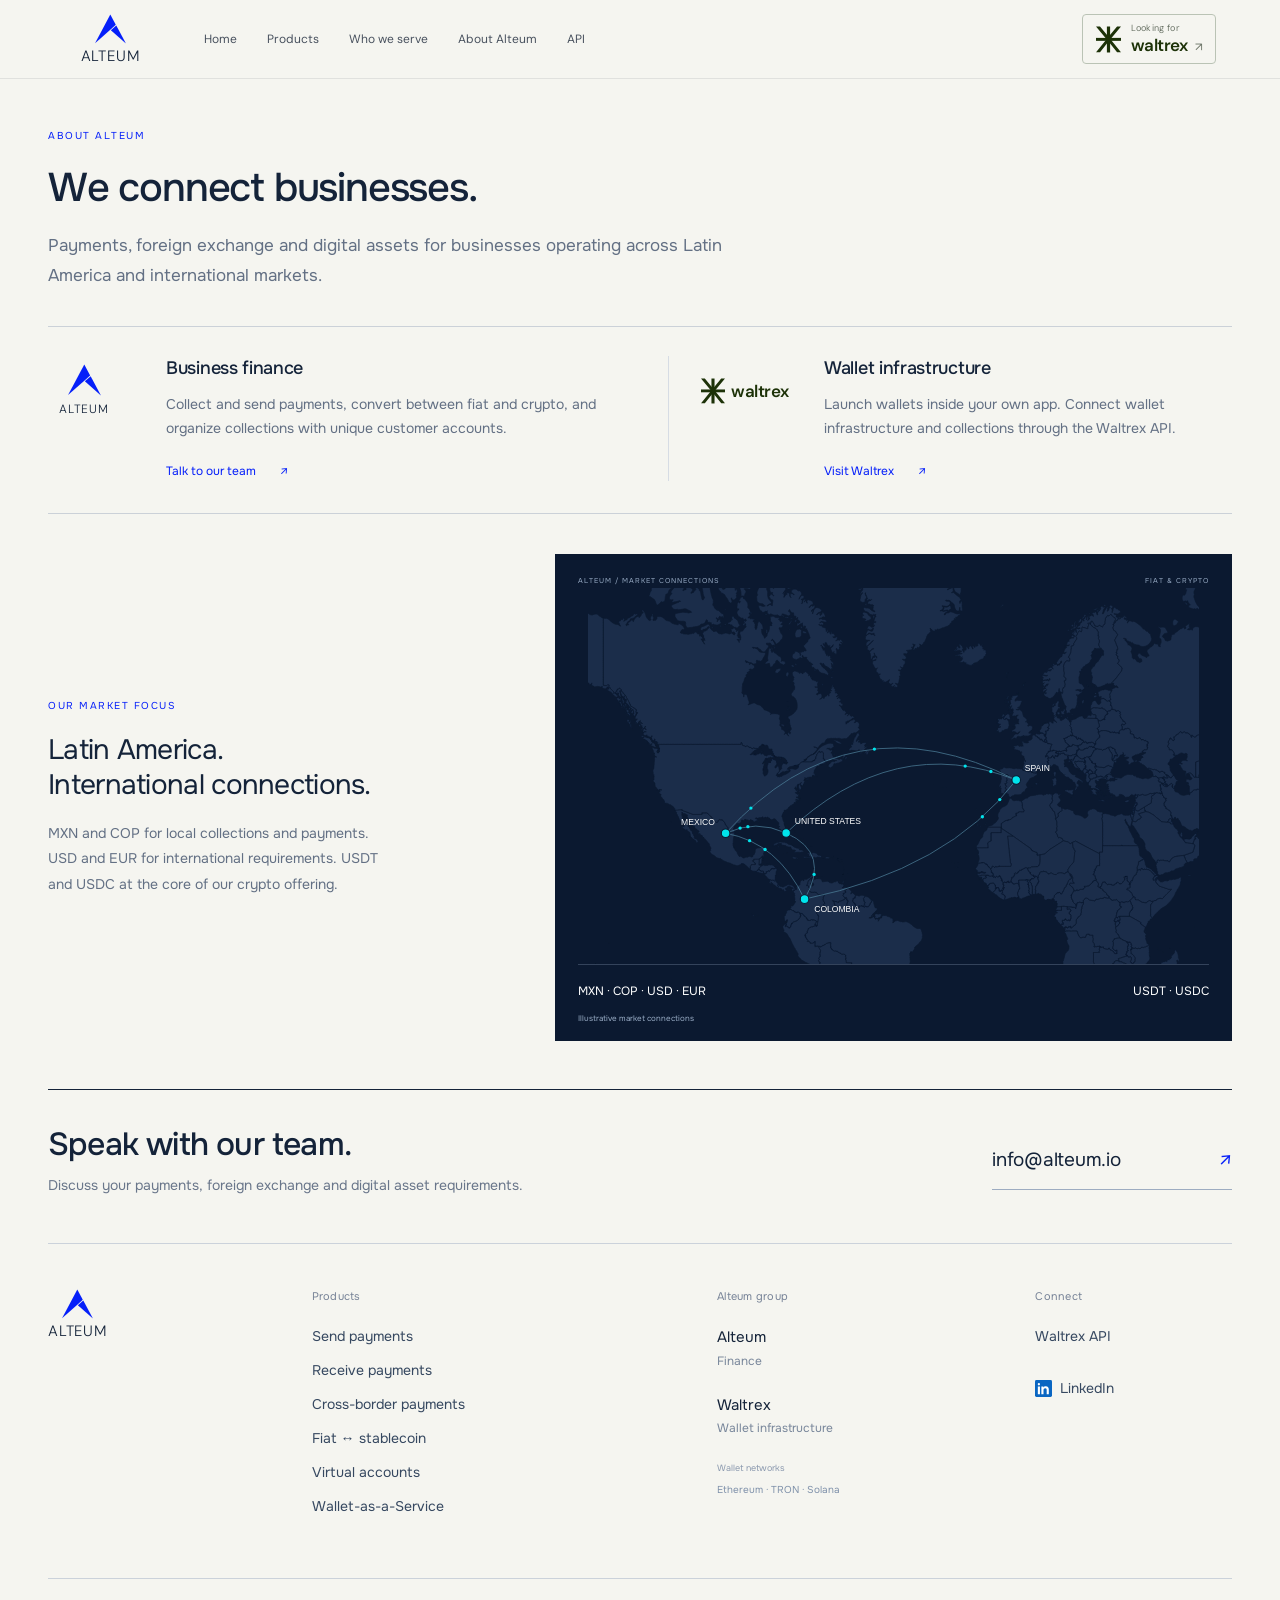
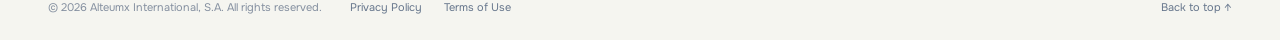
==== commit c3fb7353: "Add Privacy Policy and Terms of Use pages; legal name in footer Pages reproduce the approved Google " ====
--- a/about/index.html
+++ b/about/index.html
@@ -8,5 +8,5 @@
 <link rel="preconnect" href="https://fonts.googleapis.com"><link rel="preconnect" href="https://fonts.gstatic.com" crossorigin>
 <link href="https://fonts.googleapis.com/css2?family=DM+Sans:wght@300;400;450;500;550;600;650;700&amp;display=swap" rel="stylesheet">
 <link rel="stylesheet" href="/styles.css?v=centered-globe">
-<link rel="stylesheet" href="/exact-sections.css?v=ivory-fixed"><link rel="stylesheet" href="/brand.css?v=network-info"><link rel="stylesheet" href="/navigation.css?v=editorial-menu"><script src="/navigation.js?v=mega" defer></script><link rel="stylesheet" href="/home-alignment.css?v=color-motion"><link rel="stylesheet" href="/design-preview.css?v=approved-editorial"><link rel="stylesheet" href="/waltrex-header.css?v=approved"><link rel="stylesheet" href="/footer-refinement.css?v=approved"><link rel="stylesheet" href="/navigation-approved.css?v=uniform-type"><link rel="stylesheet" href="/faq-approved.css?v=1"><script src="/header-preview-mobile.js" defer></script><link rel="stylesheet" href="/about-refined-preview.css?v=1"><link rel="stylesheet" href="/mobile-polish.css?v=1"><link rel="stylesheet" href="/waltrex-button.css?v=approved"></head>
-<body><a class="skip" href="#main">Skip to content</a><header><div class="nav wrap"><a href="/" class="brand" aria-label="Alteum home"><svg viewbox="315 180 166 156" aria-hidden="true"><polygon fill="#051ff9" points="396.9,261.9 315.3,333.8 397,180.5 426.3,235.7 396.9,261.9"></polygon><polygon fill="#051ff9" points="480.6,336 399.9,264.8 429,238.9"></polygon></svg><span>ALTEUM</span></a><nav aria-label="Main navigation"><a class="nav-home" href="/">Home</a><details class="home-products site-product-menu"><summary>Products</summary><div class="product-mega" aria-label="Alteum products"><a class="mega-product" href="/products/send-payments/"><span class="mega-icon"><svg viewbox="0 0 24 24" fill="none" stroke="currentColor" stroke-width="1.6" stroke-linecap="round" stroke-linejoin="round" aria-hidden="true"><rect x="5" y="8" width="14" height="12" rx="2"></rect><path d="M9 8V5h6v3M12 17v-5m-2 2 2-2 2 2"></path></svg></span><strong>Send payments</strong><p>Pay suppliers and partners in their receiving currency.</p></a><a class="mega-product" href="/products/cross-border-payments/"><span class="mega-icon"><svg viewbox="0 0 24 24" fill="none" stroke="currentColor" stroke-width="1.6" stroke-linecap="round" stroke-linejoin="round" aria-hidden="true"><circle cx="12" cy="12" r="8"></circle><ellipse cx="12" cy="12" rx="3.5" ry="8"></ellipse><path d="M4 12h16"></path></svg></span><strong>Cross-border payments</strong><p>Connect local funding to international payouts.</p></a><a class="mega-product" href="/products/virtual-account-issuance/"><span class="mega-icon"><svg viewbox="0 0 24 24" fill="none" stroke="currentColor" stroke-width="1.6" stroke-linecap="round" stroke-linejoin="round" aria-hidden="true"><rect x="5" y="5" width="14" height="15" rx="2"></rect><path d="M9 9h6M9 13h6M9 17h3"></path></svg></span><strong>Virtual accounts</strong><p>Dedicated payment details for business and customer collections.</p></a><a class="mega-product" href="/products/receive-payments/"><span class="mega-icon"><svg viewbox="0 0 24 24" fill="none" stroke="currentColor" stroke-width="1.6" stroke-linecap="round" stroke-linejoin="round" aria-hidden="true"><rect x="5" y="8" width="14" height="12" rx="2"></rect><path d="M9 8V5h6v3M12 12v5m-2-2 2 2 2-2"></path></svg></span><strong>Receive payments</strong><p>Collect local currency payments and connect them to settlement.</p></a><a class="mega-product" href="/products/fiat-stablecoin/"><span class="mega-icon"><svg viewbox="0 0 24 24" fill="none" stroke="currentColor" stroke-width="1.6" stroke-linecap="round" stroke-linejoin="round" aria-hidden="true"><path d="M4 8h15m-4-4 4 4-4 4M20 16H5m4 4-4-4 4-4"></path></svg></span><strong>Fiat ↔ Stablecoin</strong><p>Move between local currencies, USDT and USDC.</p></a><a target="_blank" rel="noopener noreferrer" class="mega-product mega-contact" href="https://home.waltrex.io/"><span class="mega-icon"><svg viewbox="0 0 24 24" fill="none" stroke="currentColor" stroke-width="1.6" stroke-linecap="round" stroke-linejoin="round" aria-hidden="true"><path d="M5 5h14v11h-7l-5 4v-4H5z"></path><path d="M9 9h6M9 12h4"></path></svg></span><strong>Wallet-as-a-Service</strong><p>Launch wallets inside your own app for your customers worldwide.</p></a></div></details><a href="/#audiences">Who we serve</a><a href="/about/">About Alteum</a><a href="https://waltrex.readme.io/reference/introduction" target="_blank" rel="noopener noreferrer">API</a></nav><a class="waltrex-header-link" href="https://home.waltrex.io/" target="_blank" rel="noopener noreferrer" aria-label="Looking for Waltrex? Visit Waltrex"><svg class="waltrex-header-symbol" viewbox="0 0 529 550" fill="none" xmlns="http://www.w3.org/2000/svg" aria-hidden="true"><path d="M85.0178 544.714H0.726644L223.808 268.552L0 0.0012207H84.6545L264.863 219.264L445.799 0.0012207H529L305.556 268.552L528.637 544.714H445.799L264.863 318.566L85.0178 544.714Z" fill="currentColor"></path><path d="M529 240.931H0V303.782H529V240.931Z" fill="currentColor"></path><path d="M298.543 549.951L298.543 0L230.454 0L230.454 549.951H298.543Z" fill="currentColor"></path></svg><span class="waltrex-header-copy"><small>Looking for</small><strong>waltrex <i>↗</i></strong></span></a><button class="menu-button" aria-label="Open navigation" aria-expanded="false">☰</button></div><div class="mobile-nav" hidden><a class="mobile-home" href="/">Home</a><div class="product-mega" aria-label="Alteum products"><a class="mega-product" href="/products/send-payments/"><span class="mega-icon"><svg viewbox="0 0 24 24" fill="none" stroke="currentColor" stroke-width="1.6" stroke-linecap="round" stroke-linejoin="round" aria-hidden="true"><rect x="5" y="8" width="14" height="12" rx="2"></rect><path d="M9 8V5h6v3M12 17v-5m-2 2 2-2 2 2"></path></svg></span><strong>Send payments</strong><p>Pay suppliers and partners in their receiving currency.</p></a><a class="mega-product" href="/products/cross-border-payments/"><span class="mega-icon"><svg viewbox="0 0 24 24" fill="none" stroke="currentColor" stroke-width="1.6" stroke-linecap="round" stroke-linejoin="round" aria-hidden="true"><circle cx="12" cy="12" r="8"></circle><ellipse cx="12" cy="12" rx="3.5" ry="8"></ellipse><path d="M4 12h16"></path></svg></span><strong>Cross-border payments</strong><p>Connect local funding to international payouts.</p></a><a class="mega-product" href="/products/virtual-account-issuance/"><span class="mega-icon"><svg viewbox="0 0 24 24" fill="none" stroke="currentColor" stroke-width="1.6" stroke-linecap="round" stroke-linejoin="round" aria-hidden="true"><rect x="5" y="5" width="14" height="15" rx="2"></rect><path d="M9 9h6M9 13h6M9 17h3"></path></svg></span><strong>Virtual accounts</strong><p>Dedicated payment details for business and customer collections.</p></a><a class="mega-product" href="/products/receive-payments/"><span class="mega-icon"><svg viewbox="0 0 24 24" fill="none" stroke="currentColor" stroke-width="1.6" stroke-linecap="round" stroke-linejoin="round" aria-hidden="true"><rect x="5" y="8" width="14" height="12" rx="2"></rect><path d="M9 8V5h6v3M12 12v5m-2-2 2 2 2-2"></path></svg></span><strong>Receive payments</strong><p>Collect local currency payments and connect them to settlement.</p></a><a class="mega-product" href="/products/fiat-stablecoin/"><span class="mega-icon"><svg viewbox="0 0 24 24" fill="none" stroke="currentColor" stroke-width="1.6" stroke-linecap="round" stroke-linejoin="round" aria-hidden="true"><path d="M4 8h15m-4-4 4 4-4 4M20 16H5m4 4-4-4 4-4"></path></svg></span><strong>Fiat ↔ Stablecoin</strong><p>Move between local currencies, USDT and USDC.</p></a><a target="_blank" rel="noopener noreferrer" class="mega-product mega-contact" href="https://home.waltrex.io/"><span class="mega-icon"><svg viewbox="0 0 24 24" fill="none" stroke="currentColor" stroke-width="1.6" stroke-linecap="round" stroke-linejoin="round" aria-hidden="true"><path d="M5 5h14v11h-7l-5 4v-4H5z"></path><path d="M9 9h6M9 12h4"></path></svg></span><strong>Wallet-as-a-Service</strong><p>Launch wallets inside your own app for your customers worldwide.</p></a></div><div class="mobile-extra"><a href="/#audiences">Who we serve</a><a href="/about/">About Alteum</a><a href="https://waltrex.readme.io/reference/introduction" target="_blank" rel="noopener noreferrer">API</a></div></div></header><div class="nav-scrim" aria-hidden="true"></div><main class="about-refined" id="main"><div class="ar-wrap"><section class="ar-intro"><span class="ar-kicker">ABOUT ALTEUM</span><h1>We connect businesses.</h1><p>Payments, foreign exchange and digital assets for businesses operating across Latin America and international markets.</p></section><section class="ar-companies" aria-label="Alteum group businesses"><article><div class="ar-brand ar-alteum" aria-label="Alteum"><svg viewbox="315 180 166 156" aria-hidden="true"><polygon fill="#051ff9" points="396.9,261.9 315.3,333.8 397,180.5 426.3,235.7 396.9,261.9"></polygon><polygon fill="#051ff9" points="480.6,336 399.9,264.8 429,238.9"></polygon></svg><span>ALTEUM</span></div><div class="ar-company-copy"><h2>Business finance</h2><p>Collect and send payments, convert between fiat and crypto, and organize collections with unique customer accounts.</p><a href="mailto:info@alteum.io">Talk to our team <span aria-hidden="true">↗</span></a></div></article><article><div class="ar-brand ar-waltrex" aria-label="Waltrex"><svg class="waltrex-header-symbol" viewbox="0 0 529 550" fill="none" xmlns="http://www.w3.org/2000/svg" aria-hidden="true"><path d="M85.0178 544.714H0.726644L223.808 268.552L0 0.0012207H84.6545L264.863 219.264L445.799 0.0012207H529L305.556 268.552L528.637 544.714H445.799L264.863 318.566L85.0178 544.714Z" fill="currentColor"></path><path d="M529 240.931H0V303.782H529V240.931Z" fill="currentColor"></path><path d="M298.543 549.951L298.543 0L230.454 0L230.454 549.951H298.543Z" fill="currentColor"></path></svg><span>waltrex</span></div><div class="ar-company-copy"><h2>Wallet infrastructure</h2><p>Launch wallets inside your own app. Connect wallet infrastructure and collections through the Waltrex API.</p><a href="https://home.waltrex.io/" target="_blank" rel="noopener noreferrer">Visit Waltrex <span aria-hidden="true">↗</span></a></div></article></section><section class="ar-network"><div class="ar-network-intro"><span class="ar-kicker">OUR MARKET FOCUS</span><h2>Latin America.<br>International connections.</h2><p>MXN and COP for local collections and payments. USD and EUR for international requirements. USDT and USDC at the core of our crypto offering.</p></div><figure class="ar-map"><figcaption><span>ALTEUM / MARKET CONNECTIONS</span><span>FIAT &amp; CRYPTO</span></figcaption><img src="/about-all-country-routes-preview.svg?v=two-way" alt="Illustrative two-way routes between Mexico, Colombia, the United States and Spain"><div class="ar-map-legend"><span>MXN · COP · USD · EUR</span><span>USDT · USDC</span></div><small>Illustrative market connections</small></figure></section></div><div class="blox-clone"><footer class="institutional-footer" id="contact"><div class="if-inner"><div class="if-contact"><div><h2>Speak with our team.</h2><p>Discuss your payments, foreign exchange and digital asset requirements.</p></div><a href="mailto:info@alteum.io">info@alteum.io <span>↗</span></a></div><div class="if-columns"><div class="if-brand"><a class="exact-brand" href="/"><svg viewbox="315 180 166 156" aria-hidden="true"><polygon fill="#051ff9" points="396.9,261.9 315.3,333.8 397,180.5 426.3,235.7 396.9,261.9"></polygon><polygon fill="#051ff9" points="480.6,336 399.9,264.8 429,238.9"></polygon></svg><span>ALTEUM</span></a></div><div class="if-products"><h3>Products</h3><a href="/products/send-payments/">Send payments</a><a href="/products/receive-payments/">Receive payments</a><a href="/products/cross-border-payments/">Cross-border payments</a><a href="/products/fiat-stablecoin/">Fiat ↔ stablecoin</a><a href="/products/virtual-account-issuance/">Virtual accounts</a><a href="https://home.waltrex.io/" target="_blank" rel="noopener noreferrer">Wallet-as-a-Service</a></div><div class="if-group" id="companies"><h3>Alteum group</h3><a href="/"><span>Alteum</span><small>Finance</small></a><a id="waltrex" href="mailto:info@alteum.io"><span>Waltrex</span><small>Wallet infrastructure</small></a><p class="if-networks"><small>Wallet networks</small><span>Ethereum · TRON · Solana</span></p></div><div class="if-connect"><h3>Connect</h3><a href="https://waltrex.readme.io/reference/introduction" target="_blank" rel="noopener noreferrer">Waltrex API</a><a class="footer-linkedin" href="https://www.linkedin.com/company/alteumholding/home/" target="_blank" rel="noopener noreferrer" aria-label="Alteum on LinkedIn"><svg xmlns="http://www.w3.org/2000/svg" viewbox="0 0 24 24" aria-hidden="true"><rect width="24" height="24" rx="2" fill="#0a66c2"></rect><circle cx="5.5" cy="6" r="1.6" fill="#fff"></circle><path fill="#fff" d="M4 9h3v11H4zM9 9h2.9v1.5c.6-1.1 1.7-1.8 3.3-1.8 3.1 0 4.3 1.9 4.3 5.1V20h-3v-5.6c0-1.7-.3-2.9-1.9-2.9-1.8 0-2.6 1.1-2.6 3.3V20H9z"></path></svg><span>LinkedIn</span></a></div></div><div class="if-bottom"><span>© 2026 Alteum. All rights reserved.</span><a href="#">Back to top ↑</a></div></div></footer></div></main></body></html>+<link rel="stylesheet" href="/exact-sections.css?v=ivory-fixed"><link rel="stylesheet" href="/brand.css?v=network-info"><link rel="stylesheet" href="/navigation.css?v=editorial-menu"><script src="/navigation.js?v=mega" defer></script><link rel="stylesheet" href="/home-alignment.css?v=color-motion"><link rel="stylesheet" href="/design-preview.css?v=approved-editorial"><link rel="stylesheet" href="/waltrex-header.css?v=approved"><link rel="stylesheet" href="/footer-refinement.css?v=approved"><link rel="stylesheet" href="/navigation-approved.css?v=uniform-type"><link rel="stylesheet" href="/faq-approved.css?v=1"><script src="/header-preview-mobile.js" defer></script><link rel="stylesheet" href="/about-refined-preview.css?v=1"><link rel="stylesheet" href="/mobile-polish.css?v=1"><link rel="stylesheet" href="/waltrex-button.css?v=approved"><link rel="stylesheet" href="/legal.css?v=1"></head>
+<body><a class="skip" href="#main">Skip to content</a><header><div class="nav wrap"><a href="/" class="brand" aria-label="Alteum home"><svg viewbox="315 180 166 156" aria-hidden="true"><polygon fill="#051ff9" points="396.9,261.9 315.3,333.8 397,180.5 426.3,235.7 396.9,261.9"></polygon><polygon fill="#051ff9" points="480.6,336 399.9,264.8 429,238.9"></polygon></svg><span>ALTEUM</span></a><nav aria-label="Main navigation"><a class="nav-home" href="/">Home</a><details class="home-products site-product-menu"><summary>Products</summary><div class="product-mega" aria-label="Alteum products"><a class="mega-product" href="/products/send-payments/"><span class="mega-icon"><svg viewbox="0 0 24 24" fill="none" stroke="currentColor" stroke-width="1.6" stroke-linecap="round" stroke-linejoin="round" aria-hidden="true"><rect x="5" y="8" width="14" height="12" rx="2"></rect><path d="M9 8V5h6v3M12 17v-5m-2 2 2-2 2 2"></path></svg></span><strong>Send payments</strong><p>Pay suppliers and partners in their receiving currency.</p></a><a class="mega-product" href="/products/cross-border-payments/"><span class="mega-icon"><svg viewbox="0 0 24 24" fill="none" stroke="currentColor" stroke-width="1.6" stroke-linecap="round" stroke-linejoin="round" aria-hidden="true"><circle cx="12" cy="12" r="8"></circle><ellipse cx="12" cy="12" rx="3.5" ry="8"></ellipse><path d="M4 12h16"></path></svg></span><strong>Cross-border payments</strong><p>Connect local funding to international payouts.</p></a><a class="mega-product" href="/products/virtual-account-issuance/"><span class="mega-icon"><svg viewbox="0 0 24 24" fill="none" stroke="currentColor" stroke-width="1.6" stroke-linecap="round" stroke-linejoin="round" aria-hidden="true"><rect x="5" y="5" width="14" height="15" rx="2"></rect><path d="M9 9h6M9 13h6M9 17h3"></path></svg></span><strong>Virtual accounts</strong><p>Dedicated payment details for business and customer collections.</p></a><a class="mega-product" href="/products/receive-payments/"><span class="mega-icon"><svg viewbox="0 0 24 24" fill="none" stroke="currentColor" stroke-width="1.6" stroke-linecap="round" stroke-linejoin="round" aria-hidden="true"><rect x="5" y="8" width="14" height="12" rx="2"></rect><path d="M9 8V5h6v3M12 12v5m-2-2 2 2 2-2"></path></svg></span><strong>Receive payments</strong><p>Collect local currency payments and connect them to settlement.</p></a><a class="mega-product" href="/products/fiat-stablecoin/"><span class="mega-icon"><svg viewbox="0 0 24 24" fill="none" stroke="currentColor" stroke-width="1.6" stroke-linecap="round" stroke-linejoin="round" aria-hidden="true"><path d="M4 8h15m-4-4 4 4-4 4M20 16H5m4 4-4-4 4-4"></path></svg></span><strong>Fiat ↔ Stablecoin</strong><p>Move between local currencies, USDT and USDC.</p></a><a target="_blank" rel="noopener noreferrer" class="mega-product mega-contact" href="https://home.waltrex.io/"><span class="mega-icon"><svg viewbox="0 0 24 24" fill="none" stroke="currentColor" stroke-width="1.6" stroke-linecap="round" stroke-linejoin="round" aria-hidden="true"><path d="M5 5h14v11h-7l-5 4v-4H5z"></path><path d="M9 9h6M9 12h4"></path></svg></span><strong>Wallet-as-a-Service</strong><p>Launch wallets inside your own app for your customers worldwide.</p></a></div></details><a href="/#audiences">Who we serve</a><a href="/about/">About Alteum</a><a href="https://waltrex.readme.io/reference/introduction" target="_blank" rel="noopener noreferrer">API</a></nav><a class="waltrex-header-link" href="https://home.waltrex.io/" target="_blank" rel="noopener noreferrer" aria-label="Looking for Waltrex? Visit Waltrex"><svg class="waltrex-header-symbol" viewbox="0 0 529 550" fill="none" xmlns="http://www.w3.org/2000/svg" aria-hidden="true"><path d="M85.0178 544.714H0.726644L223.808 268.552L0 0.0012207H84.6545L264.863 219.264L445.799 0.0012207H529L305.556 268.552L528.637 544.714H445.799L264.863 318.566L85.0178 544.714Z" fill="currentColor"></path><path d="M529 240.931H0V303.782H529V240.931Z" fill="currentColor"></path><path d="M298.543 549.951L298.543 0L230.454 0L230.454 549.951H298.543Z" fill="currentColor"></path></svg><span class="waltrex-header-copy"><small>Looking for</small><strong>waltrex <i>↗</i></strong></span></a><button class="menu-button" aria-label="Open navigation" aria-expanded="false">☰</button></div><div class="mobile-nav" hidden><a class="mobile-home" href="/">Home</a><div class="product-mega" aria-label="Alteum products"><a class="mega-product" href="/products/send-payments/"><span class="mega-icon"><svg viewbox="0 0 24 24" fill="none" stroke="currentColor" stroke-width="1.6" stroke-linecap="round" stroke-linejoin="round" aria-hidden="true"><rect x="5" y="8" width="14" height="12" rx="2"></rect><path d="M9 8V5h6v3M12 17v-5m-2 2 2-2 2 2"></path></svg></span><strong>Send payments</strong><p>Pay suppliers and partners in their receiving currency.</p></a><a class="mega-product" href="/products/cross-border-payments/"><span class="mega-icon"><svg viewbox="0 0 24 24" fill="none" stroke="currentColor" stroke-width="1.6" stroke-linecap="round" stroke-linejoin="round" aria-hidden="true"><circle cx="12" cy="12" r="8"></circle><ellipse cx="12" cy="12" rx="3.5" ry="8"></ellipse><path d="M4 12h16"></path></svg></span><strong>Cross-border payments</strong><p>Connect local funding to international payouts.</p></a><a class="mega-product" href="/products/virtual-account-issuance/"><span class="mega-icon"><svg viewbox="0 0 24 24" fill="none" stroke="currentColor" stroke-width="1.6" stroke-linecap="round" stroke-linejoin="round" aria-hidden="true"><rect x="5" y="5" width="14" height="15" rx="2"></rect><path d="M9 9h6M9 13h6M9 17h3"></path></svg></span><strong>Virtual accounts</strong><p>Dedicated payment details for business and customer collections.</p></a><a class="mega-product" href="/products/receive-payments/"><span class="mega-icon"><svg viewbox="0 0 24 24" fill="none" stroke="currentColor" stroke-width="1.6" stroke-linecap="round" stroke-linejoin="round" aria-hidden="true"><rect x="5" y="8" width="14" height="12" rx="2"></rect><path d="M9 8V5h6v3M12 12v5m-2-2 2 2 2-2"></path></svg></span><strong>Receive payments</strong><p>Collect local currency payments and connect them to settlement.</p></a><a class="mega-product" href="/products/fiat-stablecoin/"><span class="mega-icon"><svg viewbox="0 0 24 24" fill="none" stroke="currentColor" stroke-width="1.6" stroke-linecap="round" stroke-linejoin="round" aria-hidden="true"><path d="M4 8h15m-4-4 4 4-4 4M20 16H5m4 4-4-4 4-4"></path></svg></span><strong>Fiat ↔ Stablecoin</strong><p>Move between local currencies, USDT and USDC.</p></a><a target="_blank" rel="noopener noreferrer" class="mega-product mega-contact" href="https://home.waltrex.io/"><span class="mega-icon"><svg viewbox="0 0 24 24" fill="none" stroke="currentColor" stroke-width="1.6" stroke-linecap="round" stroke-linejoin="round" aria-hidden="true"><path d="M5 5h14v11h-7l-5 4v-4H5z"></path><path d="M9 9h6M9 12h4"></path></svg></span><strong>Wallet-as-a-Service</strong><p>Launch wallets inside your own app for your customers worldwide.</p></a></div><div class="mobile-extra"><a href="/#audiences">Who we serve</a><a href="/about/">About Alteum</a><a href="https://waltrex.readme.io/reference/introduction" target="_blank" rel="noopener noreferrer">API</a></div></div></header><div class="nav-scrim" aria-hidden="true"></div><main class="about-refined" id="main"><div class="ar-wrap"><section class="ar-intro"><span class="ar-kicker">ABOUT ALTEUM</span><h1>We connect businesses.</h1><p>Payments, foreign exchange and digital assets for businesses operating across Latin America and international markets.</p></section><section class="ar-companies" aria-label="Alteum group businesses"><article><div class="ar-brand ar-alteum" aria-label="Alteum"><svg viewbox="315 180 166 156" aria-hidden="true"><polygon fill="#051ff9" points="396.9,261.9 315.3,333.8 397,180.5 426.3,235.7 396.9,261.9"></polygon><polygon fill="#051ff9" points="480.6,336 399.9,264.8 429,238.9"></polygon></svg><span>ALTEUM</span></div><div class="ar-company-copy"><h2>Business finance</h2><p>Collect and send payments, convert between fiat and crypto, and organize collections with unique customer accounts.</p><a href="mailto:info@alteum.io">Talk to our team <span aria-hidden="true">↗</span></a></div></article><article><div class="ar-brand ar-waltrex" aria-label="Waltrex"><svg class="waltrex-header-symbol" viewbox="0 0 529 550" fill="none" xmlns="http://www.w3.org/2000/svg" aria-hidden="true"><path d="M85.0178 544.714H0.726644L223.808 268.552L0 0.0012207H84.6545L264.863 219.264L445.799 0.0012207H529L305.556 268.552L528.637 544.714H445.799L264.863 318.566L85.0178 544.714Z" fill="currentColor"></path><path d="M529 240.931H0V303.782H529V240.931Z" fill="currentColor"></path><path d="M298.543 549.951L298.543 0L230.454 0L230.454 549.951H298.543Z" fill="currentColor"></path></svg><span>waltrex</span></div><div class="ar-company-copy"><h2>Wallet infrastructure</h2><p>Launch wallets inside your own app. Connect wallet infrastructure and collections through the Waltrex API.</p><a href="https://home.waltrex.io/" target="_blank" rel="noopener noreferrer">Visit Waltrex <span aria-hidden="true">↗</span></a></div></article></section><section class="ar-network"><div class="ar-network-intro"><span class="ar-kicker">OUR MARKET FOCUS</span><h2>Latin America.<br>International connections.</h2><p>MXN and COP for local collections and payments. USD and EUR for international requirements. USDT and USDC at the core of our crypto offering.</p></div><figure class="ar-map"><figcaption><span>ALTEUM / MARKET CONNECTIONS</span><span>FIAT &amp; CRYPTO</span></figcaption><img src="/about-all-country-routes-preview.svg?v=two-way" alt="Illustrative two-way routes between Mexico, Colombia, the United States and Spain"><div class="ar-map-legend"><span>MXN · COP · USD · EUR</span><span>USDT · USDC</span></div><small>Illustrative market connections</small></figure></section></div><div class="blox-clone"><footer class="institutional-footer" id="contact"><div class="if-inner"><div class="if-contact"><div><h2>Speak with our team.</h2><p>Discuss your payments, foreign exchange and digital asset requirements.</p></div><a href="mailto:info@alteum.io">info@alteum.io <span>↗</span></a></div><div class="if-columns"><div class="if-brand"><a class="exact-brand" href="/"><svg viewbox="315 180 166 156" aria-hidden="true"><polygon fill="#051ff9" points="396.9,261.9 315.3,333.8 397,180.5 426.3,235.7 396.9,261.9"></polygon><polygon fill="#051ff9" points="480.6,336 399.9,264.8 429,238.9"></polygon></svg><span>ALTEUM</span></a></div><div class="if-products"><h3>Products</h3><a href="/products/send-payments/">Send payments</a><a href="/products/receive-payments/">Receive payments</a><a href="/products/cross-border-payments/">Cross-border payments</a><a href="/products/fiat-stablecoin/">Fiat ↔ stablecoin</a><a href="/products/virtual-account-issuance/">Virtual accounts</a><a href="https://home.waltrex.io/" target="_blank" rel="noopener noreferrer">Wallet-as-a-Service</a></div><div class="if-group" id="companies"><h3>Alteum group</h3><a href="/"><span>Alteum</span><small>Finance</small></a><a id="waltrex" href="mailto:info@alteum.io"><span>Waltrex</span><small>Wallet infrastructure</small></a><p class="if-networks"><small>Wallet networks</small><span>Ethereum · TRON · Solana</span></p></div><div class="if-connect"><h3>Connect</h3><a href="https://waltrex.readme.io/reference/introduction" target="_blank" rel="noopener noreferrer">Waltrex API</a><a class="footer-linkedin" href="https://www.linkedin.com/company/alteumholding/home/" target="_blank" rel="noopener noreferrer" aria-label="Alteum on LinkedIn"><svg xmlns="http://www.w3.org/2000/svg" viewbox="0 0 24 24" aria-hidden="true"><rect width="24" height="24" rx="2" fill="#0a66c2"></rect><circle cx="5.5" cy="6" r="1.6" fill="#fff"></circle><path fill="#fff" d="M4 9h3v11H4zM9 9h2.9v1.5c.6-1.1 1.7-1.8 3.3-1.8 3.1 0 4.3 1.9 4.3 5.1V20h-3v-5.6c0-1.7-.3-2.9-1.9-2.9-1.8 0-2.6 1.1-2.6 3.3V20H9z"></path></svg><span>LinkedIn</span></a></div></div><div class="if-bottom"><div class="if-bottom-left"><span>© 2026 Alteumx International, S.A. All rights reserved.</span><nav class="if-legal" aria-label="Legal"><a href="/privacy/">Privacy Policy</a><a href="/terms/">Terms of Use</a></nav></div><a href="#">Back to top ↑</a></div></div></footer></div></main></body></html>
--- a/legal.css
+++ b/legal.css
@@ -0,0 +1,22 @@
+/* Privacy Policy and Terms of Use pages */
+.legal-page{max-width:1280px;margin:0 auto;padding:72px 48px 40px;color:#142339;font-family:AlteumReference,'DM Sans',Arial,sans-serif}
+.legal-head{display:grid;grid-template-columns:1fr 1fr;gap:80px;align-items:end;padding-bottom:40px;border-bottom:1px solid #142339;margin-bottom:48px}
+.legal-kicker{display:block;font-size:10px;letter-spacing:1.8px;color:#051ff9;margin-bottom:22px}
+.legal-head h1{font-size:48px;line-height:1.08;letter-spacing:-1.4px;font-weight:500;margin:0}
+.legal-meta{font-size:14px;line-height:1.7;color:#637080;margin:0}
+.legal-meta strong{color:#142339;font-weight:500}
+.legal-body{max-width:780px}
+.legal-body h2{font-size:22px;line-height:1.3;letter-spacing:-.4px;font-weight:500;margin:44px 0 14px;scroll-margin-top:100px}
+.legal-body p,.legal-body li{font-size:15px;line-height:1.75;color:#3d4a5c}
+.legal-body p{margin:0 0 14px}
+.legal-body strong{color:#142339;font-weight:600}
+.legal-body ul,.legal-body ol{margin:0 0 16px;padding-left:22px}
+.legal-body li{margin-bottom:6px}
+.legal-body a{color:#051ff9;text-decoration:none;border-bottom:1px solid rgba(5,31,249,.3)}
+.legal-body a:hover{color:#00a9b0;border-color:#00a9b0}
+.if-legal{display:flex;gap:22px}
+.if-legal a{font-size:11px;color:#66768c;text-decoration:none}
+.if-legal a:hover{color:#051ff9}
+.if-bottom-left{display:flex;align-items:center;gap:28px;flex-wrap:wrap}
+@media(max-width:900px){.legal-head{grid-template-columns:1fr;gap:20px}}
+@media(max-width:650px){.legal-page{padding:48px 16px 24px}.legal-head h1{font-size:34px}.legal-body h2{font-size:19px}.if-bottom-left{gap:6px 18px}.if-legal a{font-size:10px}}
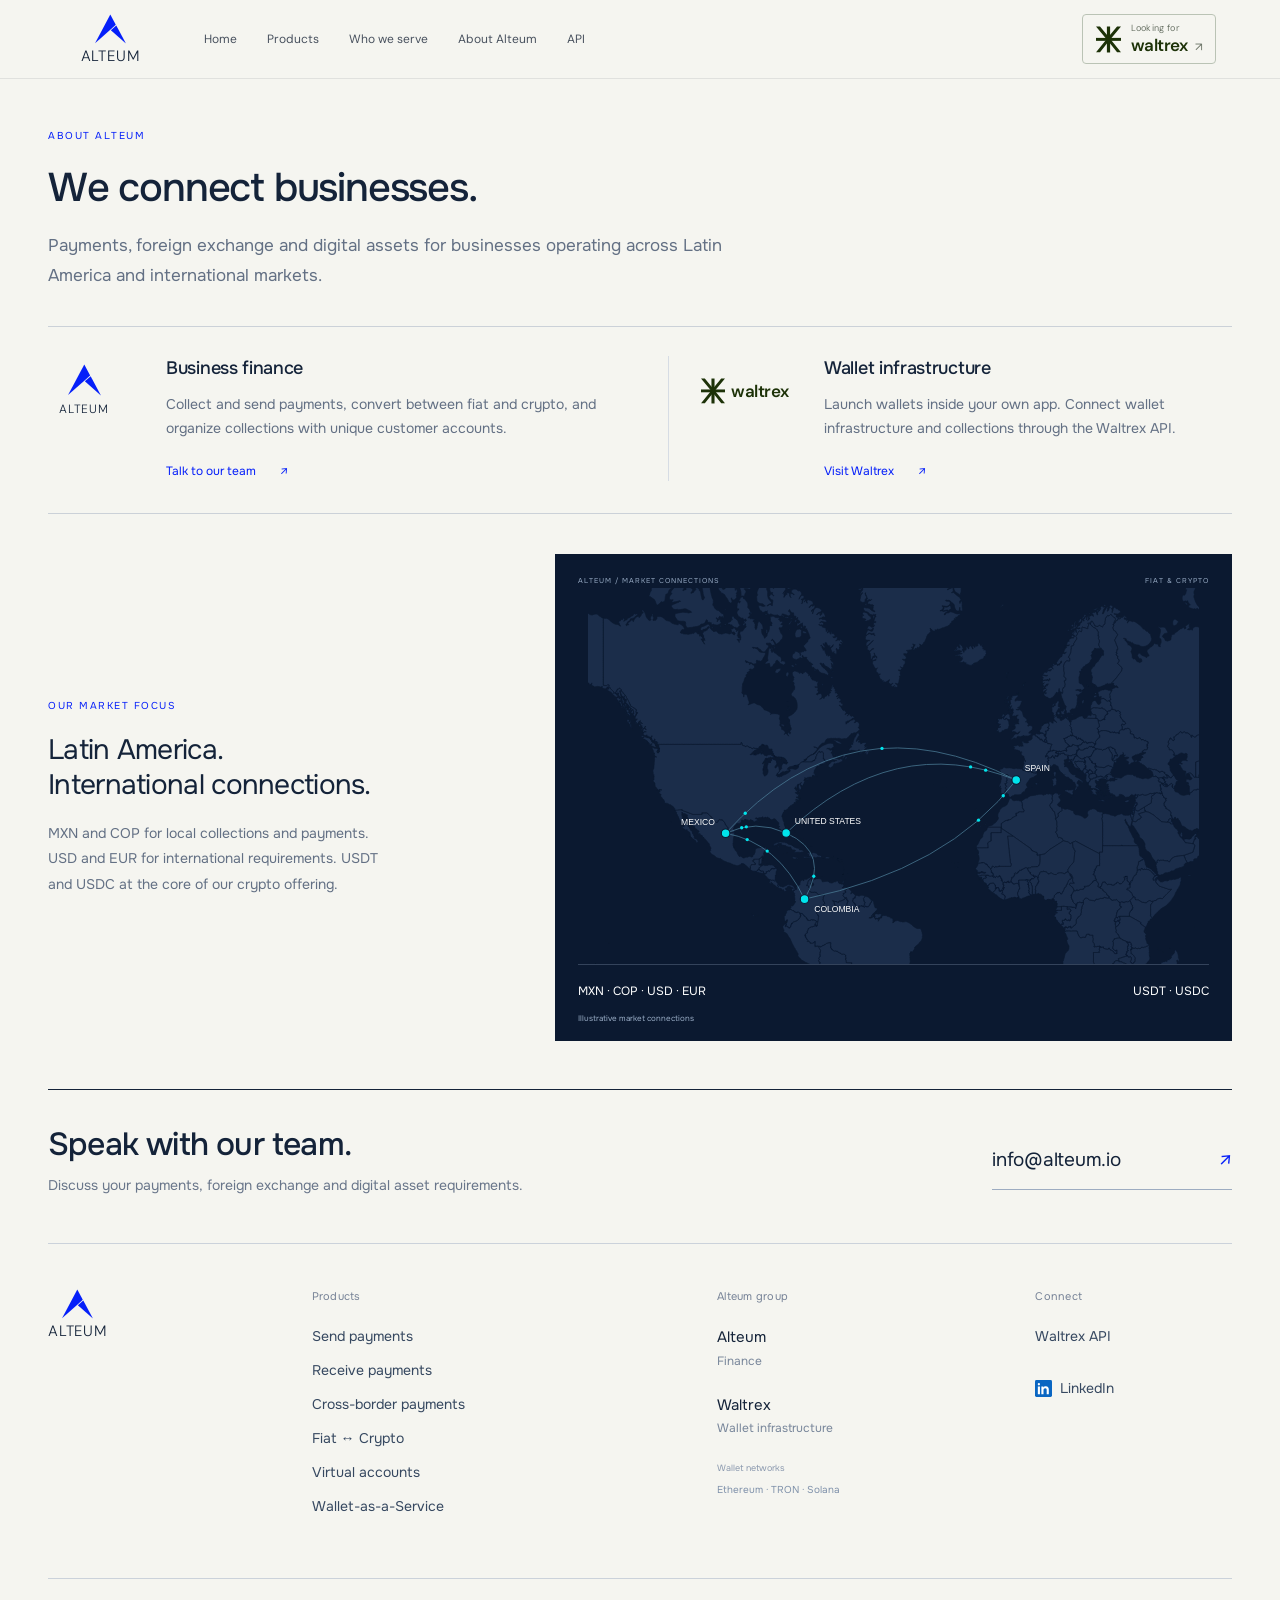
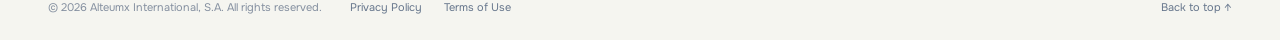
==== commit ed3cd90d: "Rename 'Fiat ↔ Stablecoin' to 'Fiat ↔ Crypto' in menu and footer Co-Authored-By: Claude Opus 5.5 <no" ====
--- a/about/index.html
+++ b/about/index.html
@@ -9,4 +9,4 @@
 <link href="https://fonts.googleapis.com/css2?family=DM+Sans:wght@300;400;450;500;550;600;650;700&amp;display=swap" rel="stylesheet">
 <link rel="stylesheet" href="/styles.css?v=centered-globe">
 <link rel="stylesheet" href="/exact-sections.css?v=ivory-fixed"><link rel="stylesheet" href="/brand.css?v=network-info"><link rel="stylesheet" href="/navigation.css?v=editorial-menu"><script src="/navigation.js?v=mega" defer></script><link rel="stylesheet" href="/home-alignment.css?v=color-motion"><link rel="stylesheet" href="/design-preview.css?v=approved-editorial"><link rel="stylesheet" href="/waltrex-header.css?v=approved"><link rel="stylesheet" href="/footer-refinement.css?v=approved"><link rel="stylesheet" href="/navigation-approved.css?v=uniform-type"><link rel="stylesheet" href="/faq-approved.css?v=1"><script src="/header-preview-mobile.js" defer></script><link rel="stylesheet" href="/about-refined-preview.css?v=1"><link rel="stylesheet" href="/mobile-polish.css?v=1"><link rel="stylesheet" href="/waltrex-button.css?v=approved"><link rel="stylesheet" href="/legal.css?v=1"></head>
-<body><a class="skip" href="#main">Skip to content</a><header><div class="nav wrap"><a href="/" class="brand" aria-label="Alteum home"><svg viewbox="315 180 166 156" aria-hidden="true"><polygon fill="#051ff9" points="396.9,261.9 315.3,333.8 397,180.5 426.3,235.7 396.9,261.9"></polygon><polygon fill="#051ff9" points="480.6,336 399.9,264.8 429,238.9"></polygon></svg><span>ALTEUM</span></a><nav aria-label="Main navigation"><a class="nav-home" href="/">Home</a><details class="home-products site-product-menu"><summary>Products</summary><div class="product-mega" aria-label="Alteum products"><a class="mega-product" href="/products/send-payments/"><span class="mega-icon"><svg viewbox="0 0 24 24" fill="none" stroke="currentColor" stroke-width="1.6" stroke-linecap="round" stroke-linejoin="round" aria-hidden="true"><rect x="5" y="8" width="14" height="12" rx="2"></rect><path d="M9 8V5h6v3M12 17v-5m-2 2 2-2 2 2"></path></svg></span><strong>Send payments</strong><p>Pay suppliers and partners in their receiving currency.</p></a><a class="mega-product" href="/products/cross-border-payments/"><span class="mega-icon"><svg viewbox="0 0 24 24" fill="none" stroke="currentColor" stroke-width="1.6" stroke-linecap="round" stroke-linejoin="round" aria-hidden="true"><circle cx="12" cy="12" r="8"></circle><ellipse cx="12" cy="12" rx="3.5" ry="8"></ellipse><path d="M4 12h16"></path></svg></span><strong>Cross-border payments</strong><p>Connect local funding to international payouts.</p></a><a class="mega-product" href="/products/virtual-account-issuance/"><span class="mega-icon"><svg viewbox="0 0 24 24" fill="none" stroke="currentColor" stroke-width="1.6" stroke-linecap="round" stroke-linejoin="round" aria-hidden="true"><rect x="5" y="5" width="14" height="15" rx="2"></rect><path d="M9 9h6M9 13h6M9 17h3"></path></svg></span><strong>Virtual accounts</strong><p>Dedicated payment details for business and customer collections.</p></a><a class="mega-product" href="/products/receive-payments/"><span class="mega-icon"><svg viewbox="0 0 24 24" fill="none" stroke="currentColor" stroke-width="1.6" stroke-linecap="round" stroke-linejoin="round" aria-hidden="true"><rect x="5" y="8" width="14" height="12" rx="2"></rect><path d="M9 8V5h6v3M12 12v5m-2-2 2 2 2-2"></path></svg></span><strong>Receive payments</strong><p>Collect local currency payments and connect them to settlement.</p></a><a class="mega-product" href="/products/fiat-stablecoin/"><span class="mega-icon"><svg viewbox="0 0 24 24" fill="none" stroke="currentColor" stroke-width="1.6" stroke-linecap="round" stroke-linejoin="round" aria-hidden="true"><path d="M4 8h15m-4-4 4 4-4 4M20 16H5m4 4-4-4 4-4"></path></svg></span><strong>Fiat ↔ Stablecoin</strong><p>Move between local currencies, USDT and USDC.</p></a><a target="_blank" rel="noopener noreferrer" class="mega-product mega-contact" href="https://home.waltrex.io/"><span class="mega-icon"><svg viewbox="0 0 24 24" fill="none" stroke="currentColor" stroke-width="1.6" stroke-linecap="round" stroke-linejoin="round" aria-hidden="true"><path d="M5 5h14v11h-7l-5 4v-4H5z"></path><path d="M9 9h6M9 12h4"></path></svg></span><strong>Wallet-as-a-Service</strong><p>Launch wallets inside your own app for your customers worldwide.</p></a></div></details><a href="/#audiences">Who we serve</a><a href="/about/">About Alteum</a><a href="https://waltrex.readme.io/reference/introduction" target="_blank" rel="noopener noreferrer">API</a></nav><a class="waltrex-header-link" href="https://home.waltrex.io/" target="_blank" rel="noopener noreferrer" aria-label="Looking for Waltrex? Visit Waltrex"><svg class="waltrex-header-symbol" viewbox="0 0 529 550" fill="none" xmlns="http://www.w3.org/2000/svg" aria-hidden="true"><path d="M85.0178 544.714H0.726644L223.808 268.552L0 0.0012207H84.6545L264.863 219.264L445.799 0.0012207H529L305.556 268.552L528.637 544.714H445.799L264.863 318.566L85.0178 544.714Z" fill="currentColor"></path><path d="M529 240.931H0V303.782H529V240.931Z" fill="currentColor"></path><path d="M298.543 549.951L298.543 0L230.454 0L230.454 549.951H298.543Z" fill="currentColor"></path></svg><span class="waltrex-header-copy"><small>Looking for</small><strong>waltrex <i>↗</i></strong></span></a><button class="menu-button" aria-label="Open navigation" aria-expanded="false">☰</button></div><div class="mobile-nav" hidden><a class="mobile-home" href="/">Home</a><div class="product-mega" aria-label="Alteum products"><a class="mega-product" href="/products/send-payments/"><span class="mega-icon"><svg viewbox="0 0 24 24" fill="none" stroke="currentColor" stroke-width="1.6" stroke-linecap="round" stroke-linejoin="round" aria-hidden="true"><rect x="5" y="8" width="14" height="12" rx="2"></rect><path d="M9 8V5h6v3M12 17v-5m-2 2 2-2 2 2"></path></svg></span><strong>Send payments</strong><p>Pay suppliers and partners in their receiving currency.</p></a><a class="mega-product" href="/products/cross-border-payments/"><span class="mega-icon"><svg viewbox="0 0 24 24" fill="none" stroke="currentColor" stroke-width="1.6" stroke-linecap="round" stroke-linejoin="round" aria-hidden="true"><circle cx="12" cy="12" r="8"></circle><ellipse cx="12" cy="12" rx="3.5" ry="8"></ellipse><path d="M4 12h16"></path></svg></span><strong>Cross-border payments</strong><p>Connect local funding to international payouts.</p></a><a class="mega-product" href="/products/virtual-account-issuance/"><span class="mega-icon"><svg viewbox="0 0 24 24" fill="none" stroke="currentColor" stroke-width="1.6" stroke-linecap="round" stroke-linejoin="round" aria-hidden="true"><rect x="5" y="5" width="14" height="15" rx="2"></rect><path d="M9 9h6M9 13h6M9 17h3"></path></svg></span><strong>Virtual accounts</strong><p>Dedicated payment details for business and customer collections.</p></a><a class="mega-product" href="/products/receive-payments/"><span class="mega-icon"><svg viewbox="0 0 24 24" fill="none" stroke="currentColor" stroke-width="1.6" stroke-linecap="round" stroke-linejoin="round" aria-hidden="true"><rect x="5" y="8" width="14" height="12" rx="2"></rect><path d="M9 8V5h6v3M12 12v5m-2-2 2 2 2-2"></path></svg></span><strong>Receive payments</strong><p>Collect local currency payments and connect them to settlement.</p></a><a class="mega-product" href="/products/fiat-stablecoin/"><span class="mega-icon"><svg viewbox="0 0 24 24" fill="none" stroke="currentColor" stroke-width="1.6" stroke-linecap="round" stroke-linejoin="round" aria-hidden="true"><path d="M4 8h15m-4-4 4 4-4 4M20 16H5m4 4-4-4 4-4"></path></svg></span><strong>Fiat ↔ Stablecoin</strong><p>Move between local currencies, USDT and USDC.</p></a><a target="_blank" rel="noopener noreferrer" class="mega-product mega-contact" href="https://home.waltrex.io/"><span class="mega-icon"><svg viewbox="0 0 24 24" fill="none" stroke="currentColor" stroke-width="1.6" stroke-linecap="round" stroke-linejoin="round" aria-hidden="true"><path d="M5 5h14v11h-7l-5 4v-4H5z"></path><path d="M9 9h6M9 12h4"></path></svg></span><strong>Wallet-as-a-Service</strong><p>Launch wallets inside your own app for your customers worldwide.</p></a></div><div class="mobile-extra"><a href="/#audiences">Who we serve</a><a href="/about/">About Alteum</a><a href="https://waltrex.readme.io/reference/introduction" target="_blank" rel="noopener noreferrer">API</a></div></div></header><div class="nav-scrim" aria-hidden="true"></div><main class="about-refined" id="main"><div class="ar-wrap"><section class="ar-intro"><span class="ar-kicker">ABOUT ALTEUM</span><h1>We connect businesses.</h1><p>Payments, foreign exchange and digital assets for businesses operating across Latin America and international markets.</p></section><section class="ar-companies" aria-label="Alteum group businesses"><article><div class="ar-brand ar-alteum" aria-label="Alteum"><svg viewbox="315 180 166 156" aria-hidden="true"><polygon fill="#051ff9" points="396.9,261.9 315.3,333.8 397,180.5 426.3,235.7 396.9,261.9"></polygon><polygon fill="#051ff9" points="480.6,336 399.9,264.8 429,238.9"></polygon></svg><span>ALTEUM</span></div><div class="ar-company-copy"><h2>Business finance</h2><p>Collect and send payments, convert between fiat and crypto, and organize collections with unique customer accounts.</p><a href="mailto:info@alteum.io">Talk to our team <span aria-hidden="true">↗</span></a></div></article><article><div class="ar-brand ar-waltrex" aria-label="Waltrex"><svg class="waltrex-header-symbol" viewbox="0 0 529 550" fill="none" xmlns="http://www.w3.org/2000/svg" aria-hidden="true"><path d="M85.0178 544.714H0.726644L223.808 268.552L0 0.0012207H84.6545L264.863 219.264L445.799 0.0012207H529L305.556 268.552L528.637 544.714H445.799L264.863 318.566L85.0178 544.714Z" fill="currentColor"></path><path d="M529 240.931H0V303.782H529V240.931Z" fill="currentColor"></path><path d="M298.543 549.951L298.543 0L230.454 0L230.454 549.951H298.543Z" fill="currentColor"></path></svg><span>waltrex</span></div><div class="ar-company-copy"><h2>Wallet infrastructure</h2><p>Launch wallets inside your own app. Connect wallet infrastructure and collections through the Waltrex API.</p><a href="https://home.waltrex.io/" target="_blank" rel="noopener noreferrer">Visit Waltrex <span aria-hidden="true">↗</span></a></div></article></section><section class="ar-network"><div class="ar-network-intro"><span class="ar-kicker">OUR MARKET FOCUS</span><h2>Latin America.<br>International connections.</h2><p>MXN and COP for local collections and payments. USD and EUR for international requirements. USDT and USDC at the core of our crypto offering.</p></div><figure class="ar-map"><figcaption><span>ALTEUM / MARKET CONNECTIONS</span><span>FIAT &amp; CRYPTO</span></figcaption><img src="/about-all-country-routes-preview.svg?v=two-way" alt="Illustrative two-way routes between Mexico, Colombia, the United States and Spain"><div class="ar-map-legend"><span>MXN · COP · USD · EUR</span><span>USDT · USDC</span></div><small>Illustrative market connections</small></figure></section></div><div class="blox-clone"><footer class="institutional-footer" id="contact"><div class="if-inner"><div class="if-contact"><div><h2>Speak with our team.</h2><p>Discuss your payments, foreign exchange and digital asset requirements.</p></div><a href="mailto:info@alteum.io">info@alteum.io <span>↗</span></a></div><div class="if-columns"><div class="if-brand"><a class="exact-brand" href="/"><svg viewbox="315 180 166 156" aria-hidden="true"><polygon fill="#051ff9" points="396.9,261.9 315.3,333.8 397,180.5 426.3,235.7 396.9,261.9"></polygon><polygon fill="#051ff9" points="480.6,336 399.9,264.8 429,238.9"></polygon></svg><span>ALTEUM</span></a></div><div class="if-products"><h3>Products</h3><a href="/products/send-payments/">Send payments</a><a href="/products/receive-payments/">Receive payments</a><a href="/products/cross-border-payments/">Cross-border payments</a><a href="/products/fiat-stablecoin/">Fiat ↔ stablecoin</a><a href="/products/virtual-account-issuance/">Virtual accounts</a><a href="https://home.waltrex.io/" target="_blank" rel="noopener noreferrer">Wallet-as-a-Service</a></div><div class="if-group" id="companies"><h3>Alteum group</h3><a href="/"><span>Alteum</span><small>Finance</small></a><a id="waltrex" href="mailto:info@alteum.io"><span>Waltrex</span><small>Wallet infrastructure</small></a><p class="if-networks"><small>Wallet networks</small><span>Ethereum · TRON · Solana</span></p></div><div class="if-connect"><h3>Connect</h3><a href="https://waltrex.readme.io/reference/introduction" target="_blank" rel="noopener noreferrer">Waltrex API</a><a class="footer-linkedin" href="https://www.linkedin.com/company/alteumholding/home/" target="_blank" rel="noopener noreferrer" aria-label="Alteum on LinkedIn"><svg xmlns="http://www.w3.org/2000/svg" viewbox="0 0 24 24" aria-hidden="true"><rect width="24" height="24" rx="2" fill="#0a66c2"></rect><circle cx="5.5" cy="6" r="1.6" fill="#fff"></circle><path fill="#fff" d="M4 9h3v11H4zM9 9h2.9v1.5c.6-1.1 1.7-1.8 3.3-1.8 3.1 0 4.3 1.9 4.3 5.1V20h-3v-5.6c0-1.7-.3-2.9-1.9-2.9-1.8 0-2.6 1.1-2.6 3.3V20H9z"></path></svg><span>LinkedIn</span></a></div></div><div class="if-bottom"><div class="if-bottom-left"><span>© 2026 Alteumx International, S.A. All rights reserved.</span><nav class="if-legal" aria-label="Legal"><a href="/privacy/">Privacy Policy</a><a href="/terms/">Terms of Use</a></nav></div><a href="#">Back to top ↑</a></div></div></footer></div></main></body></html>+<body><a class="skip" href="#main">Skip to content</a><header><div class="nav wrap"><a href="/" class="brand" aria-label="Alteum home"><svg viewbox="315 180 166 156" aria-hidden="true"><polygon fill="#051ff9" points="396.9,261.9 315.3,333.8 397,180.5 426.3,235.7 396.9,261.9"></polygon><polygon fill="#051ff9" points="480.6,336 399.9,264.8 429,238.9"></polygon></svg><span>ALTEUM</span></a><nav aria-label="Main navigation"><a class="nav-home" href="/">Home</a><details class="home-products site-product-menu"><summary>Products</summary><div class="product-mega" aria-label="Alteum products"><a class="mega-product" href="/products/send-payments/"><span class="mega-icon"><svg viewbox="0 0 24 24" fill="none" stroke="currentColor" stroke-width="1.6" stroke-linecap="round" stroke-linejoin="round" aria-hidden="true"><rect x="5" y="8" width="14" height="12" rx="2"></rect><path d="M9 8V5h6v3M12 17v-5m-2 2 2-2 2 2"></path></svg></span><strong>Send payments</strong><p>Pay suppliers and partners in their receiving currency.</p></a><a class="mega-product" href="/products/cross-border-payments/"><span class="mega-icon"><svg viewbox="0 0 24 24" fill="none" stroke="currentColor" stroke-width="1.6" stroke-linecap="round" stroke-linejoin="round" aria-hidden="true"><circle cx="12" cy="12" r="8"></circle><ellipse cx="12" cy="12" rx="3.5" ry="8"></ellipse><path d="M4 12h16"></path></svg></span><strong>Cross-border payments</strong><p>Connect local funding to international payouts.</p></a><a class="mega-product" href="/products/virtual-account-issuance/"><span class="mega-icon"><svg viewbox="0 0 24 24" fill="none" stroke="currentColor" stroke-width="1.6" stroke-linecap="round" stroke-linejoin="round" aria-hidden="true"><rect x="5" y="5" width="14" height="15" rx="2"></rect><path d="M9 9h6M9 13h6M9 17h3"></path></svg></span><strong>Virtual accounts</strong><p>Dedicated payment details for business and customer collections.</p></a><a class="mega-product" href="/products/receive-payments/"><span class="mega-icon"><svg viewbox="0 0 24 24" fill="none" stroke="currentColor" stroke-width="1.6" stroke-linecap="round" stroke-linejoin="round" aria-hidden="true"><rect x="5" y="8" width="14" height="12" rx="2"></rect><path d="M9 8V5h6v3M12 12v5m-2-2 2 2 2-2"></path></svg></span><strong>Receive payments</strong><p>Collect local currency payments and connect them to settlement.</p></a><a class="mega-product" href="/products/fiat-stablecoin/"><span class="mega-icon"><svg viewbox="0 0 24 24" fill="none" stroke="currentColor" stroke-width="1.6" stroke-linecap="round" stroke-linejoin="round" aria-hidden="true"><path d="M4 8h15m-4-4 4 4-4 4M20 16H5m4 4-4-4 4-4"></path></svg></span><strong>Fiat ↔ Crypto</strong><p>Move between local currencies, USDT and USDC.</p></a><a target="_blank" rel="noopener noreferrer" class="mega-product mega-contact" href="https://home.waltrex.io/"><span class="mega-icon"><svg viewbox="0 0 24 24" fill="none" stroke="currentColor" stroke-width="1.6" stroke-linecap="round" stroke-linejoin="round" aria-hidden="true"><path d="M5 5h14v11h-7l-5 4v-4H5z"></path><path d="M9 9h6M9 12h4"></path></svg></span><strong>Wallet-as-a-Service</strong><p>Launch wallets inside your own app for your customers worldwide.</p></a></div></details><a href="/#audiences">Who we serve</a><a href="/about/">About Alteum</a><a href="https://waltrex.readme.io/reference/introduction" target="_blank" rel="noopener noreferrer">API</a></nav><a class="waltrex-header-link" href="https://home.waltrex.io/" target="_blank" rel="noopener noreferrer" aria-label="Looking for Waltrex? Visit Waltrex"><svg class="waltrex-header-symbol" viewbox="0 0 529 550" fill="none" xmlns="http://www.w3.org/2000/svg" aria-hidden="true"><path d="M85.0178 544.714H0.726644L223.808 268.552L0 0.0012207H84.6545L264.863 219.264L445.799 0.0012207H529L305.556 268.552L528.637 544.714H445.799L264.863 318.566L85.0178 544.714Z" fill="currentColor"></path><path d="M529 240.931H0V303.782H529V240.931Z" fill="currentColor"></path><path d="M298.543 549.951L298.543 0L230.454 0L230.454 549.951H298.543Z" fill="currentColor"></path></svg><span class="waltrex-header-copy"><small>Looking for</small><strong>waltrex <i>↗</i></strong></span></a><button class="menu-button" aria-label="Open navigation" aria-expanded="false">☰</button></div><div class="mobile-nav" hidden><a class="mobile-home" href="/">Home</a><div class="product-mega" aria-label="Alteum products"><a class="mega-product" href="/products/send-payments/"><span class="mega-icon"><svg viewbox="0 0 24 24" fill="none" stroke="currentColor" stroke-width="1.6" stroke-linecap="round" stroke-linejoin="round" aria-hidden="true"><rect x="5" y="8" width="14" height="12" rx="2"></rect><path d="M9 8V5h6v3M12 17v-5m-2 2 2-2 2 2"></path></svg></span><strong>Send payments</strong><p>Pay suppliers and partners in their receiving currency.</p></a><a class="mega-product" href="/products/cross-border-payments/"><span class="mega-icon"><svg viewbox="0 0 24 24" fill="none" stroke="currentColor" stroke-width="1.6" stroke-linecap="round" stroke-linejoin="round" aria-hidden="true"><circle cx="12" cy="12" r="8"></circle><ellipse cx="12" cy="12" rx="3.5" ry="8"></ellipse><path d="M4 12h16"></path></svg></span><strong>Cross-border payments</strong><p>Connect local funding to international payouts.</p></a><a class="mega-product" href="/products/virtual-account-issuance/"><span class="mega-icon"><svg viewbox="0 0 24 24" fill="none" stroke="currentColor" stroke-width="1.6" stroke-linecap="round" stroke-linejoin="round" aria-hidden="true"><rect x="5" y="5" width="14" height="15" rx="2"></rect><path d="M9 9h6M9 13h6M9 17h3"></path></svg></span><strong>Virtual accounts</strong><p>Dedicated payment details for business and customer collections.</p></a><a class="mega-product" href="/products/receive-payments/"><span class="mega-icon"><svg viewbox="0 0 24 24" fill="none" stroke="currentColor" stroke-width="1.6" stroke-linecap="round" stroke-linejoin="round" aria-hidden="true"><rect x="5" y="8" width="14" height="12" rx="2"></rect><path d="M9 8V5h6v3M12 12v5m-2-2 2 2 2-2"></path></svg></span><strong>Receive payments</strong><p>Collect local currency payments and connect them to settlement.</p></a><a class="mega-product" href="/products/fiat-stablecoin/"><span class="mega-icon"><svg viewbox="0 0 24 24" fill="none" stroke="currentColor" stroke-width="1.6" stroke-linecap="round" stroke-linejoin="round" aria-hidden="true"><path d="M4 8h15m-4-4 4 4-4 4M20 16H5m4 4-4-4 4-4"></path></svg></span><strong>Fiat ↔ Crypto</strong><p>Move between local currencies, USDT and USDC.</p></a><a target="_blank" rel="noopener noreferrer" class="mega-product mega-contact" href="https://home.waltrex.io/"><span class="mega-icon"><svg viewbox="0 0 24 24" fill="none" stroke="currentColor" stroke-width="1.6" stroke-linecap="round" stroke-linejoin="round" aria-hidden="true"><path d="M5 5h14v11h-7l-5 4v-4H5z"></path><path d="M9 9h6M9 12h4"></path></svg></span><strong>Wallet-as-a-Service</strong><p>Launch wallets inside your own app for your customers worldwide.</p></a></div><div class="mobile-extra"><a href="/#audiences">Who we serve</a><a href="/about/">About Alteum</a><a href="https://waltrex.readme.io/reference/introduction" target="_blank" rel="noopener noreferrer">API</a></div></div></header><div class="nav-scrim" aria-hidden="true"></div><main class="about-refined" id="main"><div class="ar-wrap"><section class="ar-intro"><span class="ar-kicker">ABOUT ALTEUM</span><h1>We connect businesses.</h1><p>Payments, foreign exchange and digital assets for businesses operating across Latin America and international markets.</p></section><section class="ar-companies" aria-label="Alteum group businesses"><article><div class="ar-brand ar-alteum" aria-label="Alteum"><svg viewbox="315 180 166 156" aria-hidden="true"><polygon fill="#051ff9" points="396.9,261.9 315.3,333.8 397,180.5 426.3,235.7 396.9,261.9"></polygon><polygon fill="#051ff9" points="480.6,336 399.9,264.8 429,238.9"></polygon></svg><span>ALTEUM</span></div><div class="ar-company-copy"><h2>Business finance</h2><p>Collect and send payments, convert between fiat and crypto, and organize collections with unique customer accounts.</p><a href="mailto:info@alteum.io">Talk to our team <span aria-hidden="true">↗</span></a></div></article><article><div class="ar-brand ar-waltrex" aria-label="Waltrex"><svg class="waltrex-header-symbol" viewbox="0 0 529 550" fill="none" xmlns="http://www.w3.org/2000/svg" aria-hidden="true"><path d="M85.0178 544.714H0.726644L223.808 268.552L0 0.0012207H84.6545L264.863 219.264L445.799 0.0012207H529L305.556 268.552L528.637 544.714H445.799L264.863 318.566L85.0178 544.714Z" fill="currentColor"></path><path d="M529 240.931H0V303.782H529V240.931Z" fill="currentColor"></path><path d="M298.543 549.951L298.543 0L230.454 0L230.454 549.951H298.543Z" fill="currentColor"></path></svg><span>waltrex</span></div><div class="ar-company-copy"><h2>Wallet infrastructure</h2><p>Launch wallets inside your own app. Connect wallet infrastructure and collections through the Waltrex API.</p><a href="https://home.waltrex.io/" target="_blank" rel="noopener noreferrer">Visit Waltrex <span aria-hidden="true">↗</span></a></div></article></section><section class="ar-network"><div class="ar-network-intro"><span class="ar-kicker">OUR MARKET FOCUS</span><h2>Latin America.<br>International connections.</h2><p>MXN and COP for local collections and payments. USD and EUR for international requirements. USDT and USDC at the core of our crypto offering.</p></div><figure class="ar-map"><figcaption><span>ALTEUM / MARKET CONNECTIONS</span><span>FIAT &amp; CRYPTO</span></figcaption><img src="/about-all-country-routes-preview.svg?v=two-way" alt="Illustrative two-way routes between Mexico, Colombia, the United States and Spain"><div class="ar-map-legend"><span>MXN · COP · USD · EUR</span><span>USDT · USDC</span></div><small>Illustrative market connections</small></figure></section></div><div class="blox-clone"><footer class="institutional-footer" id="contact"><div class="if-inner"><div class="if-contact"><div><h2>Speak with our team.</h2><p>Discuss your payments, foreign exchange and digital asset requirements.</p></div><a href="mailto:info@alteum.io">info@alteum.io <span>↗</span></a></div><div class="if-columns"><div class="if-brand"><a class="exact-brand" href="/"><svg viewbox="315 180 166 156" aria-hidden="true"><polygon fill="#051ff9" points="396.9,261.9 315.3,333.8 397,180.5 426.3,235.7 396.9,261.9"></polygon><polygon fill="#051ff9" points="480.6,336 399.9,264.8 429,238.9"></polygon></svg><span>ALTEUM</span></a></div><div class="if-products"><h3>Products</h3><a href="/products/send-payments/">Send payments</a><a href="/products/receive-payments/">Receive payments</a><a href="/products/cross-border-payments/">Cross-border payments</a><a href="/products/fiat-stablecoin/">Fiat ↔ Crypto</a><a href="/products/virtual-account-issuance/">Virtual accounts</a><a href="https://home.waltrex.io/" target="_blank" rel="noopener noreferrer">Wallet-as-a-Service</a></div><div class="if-group" id="companies"><h3>Alteum group</h3><a href="/"><span>Alteum</span><small>Finance</small></a><a id="waltrex" href="mailto:info@alteum.io"><span>Waltrex</span><small>Wallet infrastructure</small></a><p class="if-networks"><small>Wallet networks</small><span>Ethereum · TRON · Solana</span></p></div><div class="if-connect"><h3>Connect</h3><a href="https://waltrex.readme.io/reference/introduction" target="_blank" rel="noopener noreferrer">Waltrex API</a><a class="footer-linkedin" href="https://www.linkedin.com/company/alteumholding/home/" target="_blank" rel="noopener noreferrer" aria-label="Alteum on LinkedIn"><svg xmlns="http://www.w3.org/2000/svg" viewbox="0 0 24 24" aria-hidden="true"><rect width="24" height="24" rx="2" fill="#0a66c2"></rect><circle cx="5.5" cy="6" r="1.6" fill="#fff"></circle><path fill="#fff" d="M4 9h3v11H4zM9 9h2.9v1.5c.6-1.1 1.7-1.8 3.3-1.8 3.1 0 4.3 1.9 4.3 5.1V20h-3v-5.6c0-1.7-.3-2.9-1.9-2.9-1.8 0-2.6 1.1-2.6 3.3V20H9z"></path></svg><span>LinkedIn</span></a></div></div><div class="if-bottom"><div class="if-bottom-left"><span>© 2026 Alteumx International, S.A. All rights reserved.</span><nav class="if-legal" aria-label="Legal"><a href="/privacy/">Privacy Policy</a><a href="/terms/">Terms of Use</a></nav></div><a href="#">Back to top ↑</a></div></div></footer></div></main></body></html>
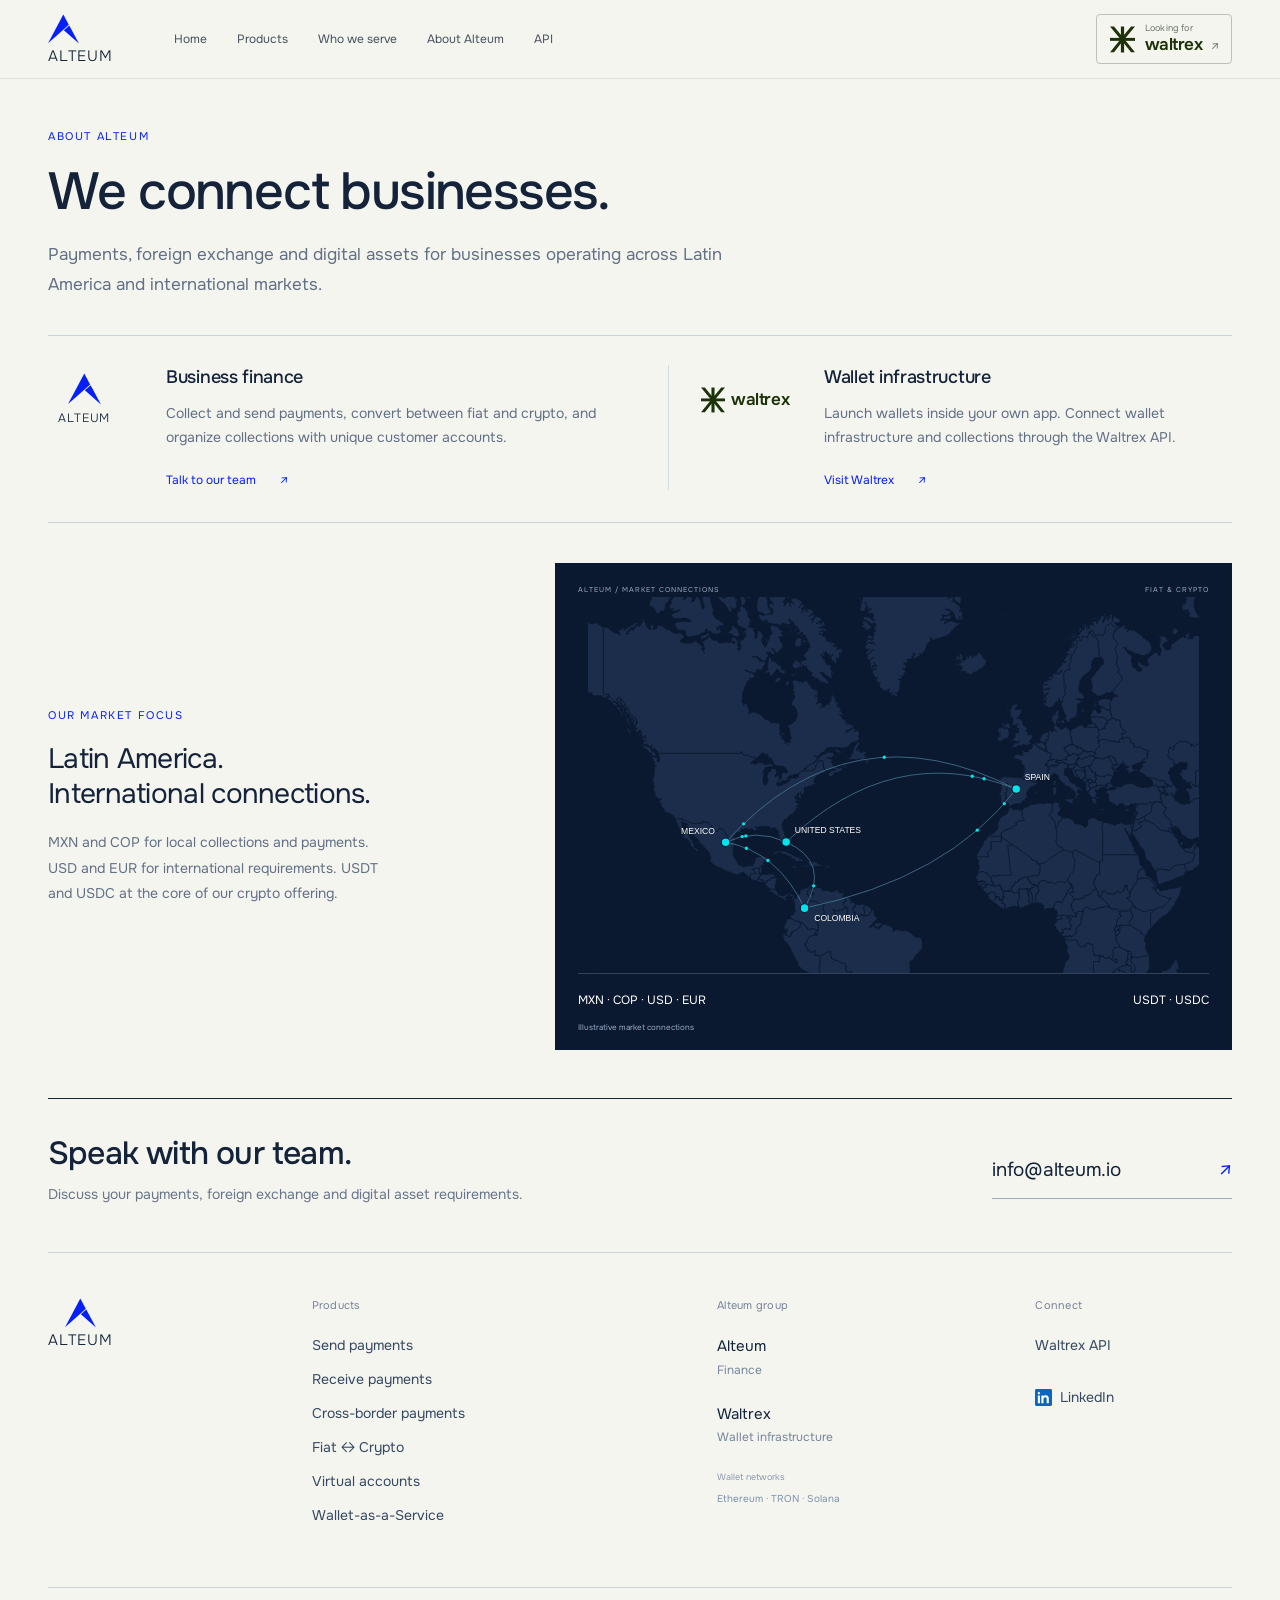
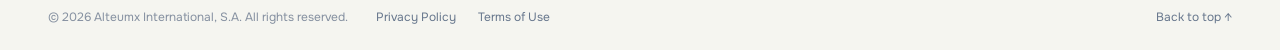
==== commit ee31a211: "Consistency pass: one column, one font, one heading scale, one button - Header, hero and homepage se" ====
--- a/about/index.html
+++ b/about/index.html
@@ -5,8 +5,8 @@
 <title>About Alteum | Alteum</title>
 <meta name="description" content="Alteum connects businesses across Latin America and international markets. Alteum handles finance; Waltrex provides the wallet infrastructure.">
 <meta name="theme-color" content="#030305"><meta property="og:title" content="Alteum — Latin America, connected."><meta property="og:description" content="Payments, FX and digital assets connecting Latin America to the world, with a focus on MXN, COP, USD, EUR, USDT and USDC."><link rel="icon" href="/favicon.svg" type="image/svg+xml">
-<link rel="preconnect" href="https://fonts.googleapis.com"><link rel="preconnect" href="https://fonts.gstatic.com" crossorigin>
-<link href="https://fonts.googleapis.com/css2?family=DM+Sans:wght@300;400;450;500;550;600;650;700&amp;display=swap" rel="stylesheet">
+
+
 <link rel="stylesheet" href="/styles.css?v=centered-globe">
-<link rel="stylesheet" href="/exact-sections.css?v=ivory-fixed"><link rel="stylesheet" href="/brand.css?v=network-info"><link rel="stylesheet" href="/navigation.css?v=editorial-menu"><script src="/navigation.js?v=mega" defer></script><link rel="stylesheet" href="/home-alignment.css?v=color-motion"><link rel="stylesheet" href="/design-preview.css?v=approved-editorial"><link rel="stylesheet" href="/waltrex-header.css?v=approved"><link rel="stylesheet" href="/footer-refinement.css?v=approved"><link rel="stylesheet" href="/navigation-approved.css?v=uniform-type"><link rel="stylesheet" href="/faq-approved.css?v=1"><script src="/header-preview-mobile.js" defer></script><link rel="stylesheet" href="/about-refined-preview.css?v=1"><link rel="stylesheet" href="/mobile-polish.css?v=1"><link rel="stylesheet" href="/waltrex-button.css?v=approved"><link rel="stylesheet" href="/legal.css?v=1"></head>
-<body><a class="skip" href="#main">Skip to content</a><header><div class="nav wrap"><a href="/" class="brand" aria-label="Alteum home"><svg viewbox="315 180 166 156" aria-hidden="true"><polygon fill="#051ff9" points="396.9,261.9 315.3,333.8 397,180.5 426.3,235.7 396.9,261.9"></polygon><polygon fill="#051ff9" points="480.6,336 399.9,264.8 429,238.9"></polygon></svg><span>ALTEUM</span></a><nav aria-label="Main navigation"><a class="nav-home" href="/">Home</a><details class="home-products site-product-menu"><summary>Products</summary><div class="product-mega" aria-label="Alteum products"><a class="mega-product" href="/products/send-payments/"><span class="mega-icon"><svg viewbox="0 0 24 24" fill="none" stroke="currentColor" stroke-width="1.6" stroke-linecap="round" stroke-linejoin="round" aria-hidden="true"><rect x="5" y="8" width="14" height="12" rx="2"></rect><path d="M9 8V5h6v3M12 17v-5m-2 2 2-2 2 2"></path></svg></span><strong>Send payments</strong><p>Pay suppliers and partners in their receiving currency.</p></a><a class="mega-product" href="/products/cross-border-payments/"><span class="mega-icon"><svg viewbox="0 0 24 24" fill="none" stroke="currentColor" stroke-width="1.6" stroke-linecap="round" stroke-linejoin="round" aria-hidden="true"><circle cx="12" cy="12" r="8"></circle><ellipse cx="12" cy="12" rx="3.5" ry="8"></ellipse><path d="M4 12h16"></path></svg></span><strong>Cross-border payments</strong><p>Connect local funding to international payouts.</p></a><a class="mega-product" href="/products/virtual-account-issuance/"><span class="mega-icon"><svg viewbox="0 0 24 24" fill="none" stroke="currentColor" stroke-width="1.6" stroke-linecap="round" stroke-linejoin="round" aria-hidden="true"><rect x="5" y="5" width="14" height="15" rx="2"></rect><path d="M9 9h6M9 13h6M9 17h3"></path></svg></span><strong>Virtual accounts</strong><p>Dedicated payment details for business and customer collections.</p></a><a class="mega-product" href="/products/receive-payments/"><span class="mega-icon"><svg viewbox="0 0 24 24" fill="none" stroke="currentColor" stroke-width="1.6" stroke-linecap="round" stroke-linejoin="round" aria-hidden="true"><rect x="5" y="8" width="14" height="12" rx="2"></rect><path d="M9 8V5h6v3M12 12v5m-2-2 2 2 2-2"></path></svg></span><strong>Receive payments</strong><p>Collect local currency payments and connect them to settlement.</p></a><a class="mega-product" href="/products/fiat-stablecoin/"><span class="mega-icon"><svg viewbox="0 0 24 24" fill="none" stroke="currentColor" stroke-width="1.6" stroke-linecap="round" stroke-linejoin="round" aria-hidden="true"><path d="M4 8h15m-4-4 4 4-4 4M20 16H5m4 4-4-4 4-4"></path></svg></span><strong>Fiat ↔ Crypto</strong><p>Move between local currencies, USDT and USDC.</p></a><a target="_blank" rel="noopener noreferrer" class="mega-product mega-contact" href="https://home.waltrex.io/"><span class="mega-icon"><svg viewbox="0 0 24 24" fill="none" stroke="currentColor" stroke-width="1.6" stroke-linecap="round" stroke-linejoin="round" aria-hidden="true"><path d="M5 5h14v11h-7l-5 4v-4H5z"></path><path d="M9 9h6M9 12h4"></path></svg></span><strong>Wallet-as-a-Service</strong><p>Launch wallets inside your own app for your customers worldwide.</p></a></div></details><a href="/#audiences">Who we serve</a><a href="/about/">About Alteum</a><a href="https://waltrex.readme.io/reference/introduction" target="_blank" rel="noopener noreferrer">API</a></nav><a class="waltrex-header-link" href="https://home.waltrex.io/" target="_blank" rel="noopener noreferrer" aria-label="Looking for Waltrex? Visit Waltrex"><svg class="waltrex-header-symbol" viewbox="0 0 529 550" fill="none" xmlns="http://www.w3.org/2000/svg" aria-hidden="true"><path d="M85.0178 544.714H0.726644L223.808 268.552L0 0.0012207H84.6545L264.863 219.264L445.799 0.0012207H529L305.556 268.552L528.637 544.714H445.799L264.863 318.566L85.0178 544.714Z" fill="currentColor"></path><path d="M529 240.931H0V303.782H529V240.931Z" fill="currentColor"></path><path d="M298.543 549.951L298.543 0L230.454 0L230.454 549.951H298.543Z" fill="currentColor"></path></svg><span class="waltrex-header-copy"><small>Looking for</small><strong>waltrex <i>↗</i></strong></span></a><button class="menu-button" aria-label="Open navigation" aria-expanded="false">☰</button></div><div class="mobile-nav" hidden><a class="mobile-home" href="/">Home</a><div class="product-mega" aria-label="Alteum products"><a class="mega-product" href="/products/send-payments/"><span class="mega-icon"><svg viewbox="0 0 24 24" fill="none" stroke="currentColor" stroke-width="1.6" stroke-linecap="round" stroke-linejoin="round" aria-hidden="true"><rect x="5" y="8" width="14" height="12" rx="2"></rect><path d="M9 8V5h6v3M12 17v-5m-2 2 2-2 2 2"></path></svg></span><strong>Send payments</strong><p>Pay suppliers and partners in their receiving currency.</p></a><a class="mega-product" href="/products/cross-border-payments/"><span class="mega-icon"><svg viewbox="0 0 24 24" fill="none" stroke="currentColor" stroke-width="1.6" stroke-linecap="round" stroke-linejoin="round" aria-hidden="true"><circle cx="12" cy="12" r="8"></circle><ellipse cx="12" cy="12" rx="3.5" ry="8"></ellipse><path d="M4 12h16"></path></svg></span><strong>Cross-border payments</strong><p>Connect local funding to international payouts.</p></a><a class="mega-product" href="/products/virtual-account-issuance/"><span class="mega-icon"><svg viewbox="0 0 24 24" fill="none" stroke="currentColor" stroke-width="1.6" stroke-linecap="round" stroke-linejoin="round" aria-hidden="true"><rect x="5" y="5" width="14" height="15" rx="2"></rect><path d="M9 9h6M9 13h6M9 17h3"></path></svg></span><strong>Virtual accounts</strong><p>Dedicated payment details for business and customer collections.</p></a><a class="mega-product" href="/products/receive-payments/"><span class="mega-icon"><svg viewbox="0 0 24 24" fill="none" stroke="currentColor" stroke-width="1.6" stroke-linecap="round" stroke-linejoin="round" aria-hidden="true"><rect x="5" y="8" width="14" height="12" rx="2"></rect><path d="M9 8V5h6v3M12 12v5m-2-2 2 2 2-2"></path></svg></span><strong>Receive payments</strong><p>Collect local currency payments and connect them to settlement.</p></a><a class="mega-product" href="/products/fiat-stablecoin/"><span class="mega-icon"><svg viewbox="0 0 24 24" fill="none" stroke="currentColor" stroke-width="1.6" stroke-linecap="round" stroke-linejoin="round" aria-hidden="true"><path d="M4 8h15m-4-4 4 4-4 4M20 16H5m4 4-4-4 4-4"></path></svg></span><strong>Fiat ↔ Crypto</strong><p>Move between local currencies, USDT and USDC.</p></a><a target="_blank" rel="noopener noreferrer" class="mega-product mega-contact" href="https://home.waltrex.io/"><span class="mega-icon"><svg viewbox="0 0 24 24" fill="none" stroke="currentColor" stroke-width="1.6" stroke-linecap="round" stroke-linejoin="round" aria-hidden="true"><path d="M5 5h14v11h-7l-5 4v-4H5z"></path><path d="M9 9h6M9 12h4"></path></svg></span><strong>Wallet-as-a-Service</strong><p>Launch wallets inside your own app for your customers worldwide.</p></a></div><div class="mobile-extra"><a href="/#audiences">Who we serve</a><a href="/about/">About Alteum</a><a href="https://waltrex.readme.io/reference/introduction" target="_blank" rel="noopener noreferrer">API</a></div></div></header><div class="nav-scrim" aria-hidden="true"></div><main class="about-refined" id="main"><div class="ar-wrap"><section class="ar-intro"><span class="ar-kicker">ABOUT ALTEUM</span><h1>We connect businesses.</h1><p>Payments, foreign exchange and digital assets for businesses operating across Latin America and international markets.</p></section><section class="ar-companies" aria-label="Alteum group businesses"><article><div class="ar-brand ar-alteum" aria-label="Alteum"><svg viewbox="315 180 166 156" aria-hidden="true"><polygon fill="#051ff9" points="396.9,261.9 315.3,333.8 397,180.5 426.3,235.7 396.9,261.9"></polygon><polygon fill="#051ff9" points="480.6,336 399.9,264.8 429,238.9"></polygon></svg><span>ALTEUM</span></div><div class="ar-company-copy"><h2>Business finance</h2><p>Collect and send payments, convert between fiat and crypto, and organize collections with unique customer accounts.</p><a href="mailto:info@alteum.io">Talk to our team <span aria-hidden="true">↗</span></a></div></article><article><div class="ar-brand ar-waltrex" aria-label="Waltrex"><svg class="waltrex-header-symbol" viewbox="0 0 529 550" fill="none" xmlns="http://www.w3.org/2000/svg" aria-hidden="true"><path d="M85.0178 544.714H0.726644L223.808 268.552L0 0.0012207H84.6545L264.863 219.264L445.799 0.0012207H529L305.556 268.552L528.637 544.714H445.799L264.863 318.566L85.0178 544.714Z" fill="currentColor"></path><path d="M529 240.931H0V303.782H529V240.931Z" fill="currentColor"></path><path d="M298.543 549.951L298.543 0L230.454 0L230.454 549.951H298.543Z" fill="currentColor"></path></svg><span>waltrex</span></div><div class="ar-company-copy"><h2>Wallet infrastructure</h2><p>Launch wallets inside your own app. Connect wallet infrastructure and collections through the Waltrex API.</p><a href="https://home.waltrex.io/" target="_blank" rel="noopener noreferrer">Visit Waltrex <span aria-hidden="true">↗</span></a></div></article></section><section class="ar-network"><div class="ar-network-intro"><span class="ar-kicker">OUR MARKET FOCUS</span><h2>Latin America.<br>International connections.</h2><p>MXN and COP for local collections and payments. USD and EUR for international requirements. USDT and USDC at the core of our crypto offering.</p></div><figure class="ar-map"><figcaption><span>ALTEUM / MARKET CONNECTIONS</span><span>FIAT &amp; CRYPTO</span></figcaption><img src="/about-all-country-routes-preview.svg?v=two-way" alt="Illustrative two-way routes between Mexico, Colombia, the United States and Spain"><div class="ar-map-legend"><span>MXN · COP · USD · EUR</span><span>USDT · USDC</span></div><small>Illustrative market connections</small></figure></section></div><div class="blox-clone"><footer class="institutional-footer" id="contact"><div class="if-inner"><div class="if-contact"><div><h2>Speak with our team.</h2><p>Discuss your payments, foreign exchange and digital asset requirements.</p></div><a href="mailto:info@alteum.io">info@alteum.io <span>↗</span></a></div><div class="if-columns"><div class="if-brand"><a class="exact-brand" href="/"><svg viewbox="315 180 166 156" aria-hidden="true"><polygon fill="#051ff9" points="396.9,261.9 315.3,333.8 397,180.5 426.3,235.7 396.9,261.9"></polygon><polygon fill="#051ff9" points="480.6,336 399.9,264.8 429,238.9"></polygon></svg><span>ALTEUM</span></a></div><div class="if-products"><h3>Products</h3><a href="/products/send-payments/">Send payments</a><a href="/products/receive-payments/">Receive payments</a><a href="/products/cross-border-payments/">Cross-border payments</a><a href="/products/fiat-stablecoin/">Fiat ↔ Crypto</a><a href="/products/virtual-account-issuance/">Virtual accounts</a><a href="https://home.waltrex.io/" target="_blank" rel="noopener noreferrer">Wallet-as-a-Service</a></div><div class="if-group" id="companies"><h3>Alteum group</h3><a href="/"><span>Alteum</span><small>Finance</small></a><a id="waltrex" href="mailto:info@alteum.io"><span>Waltrex</span><small>Wallet infrastructure</small></a><p class="if-networks"><small>Wallet networks</small><span>Ethereum · TRON · Solana</span></p></div><div class="if-connect"><h3>Connect</h3><a href="https://waltrex.readme.io/reference/introduction" target="_blank" rel="noopener noreferrer">Waltrex API</a><a class="footer-linkedin" href="https://www.linkedin.com/company/alteumholding/home/" target="_blank" rel="noopener noreferrer" aria-label="Alteum on LinkedIn"><svg xmlns="http://www.w3.org/2000/svg" viewbox="0 0 24 24" aria-hidden="true"><rect width="24" height="24" rx="2" fill="#0a66c2"></rect><circle cx="5.5" cy="6" r="1.6" fill="#fff"></circle><path fill="#fff" d="M4 9h3v11H4zM9 9h2.9v1.5c.6-1.1 1.7-1.8 3.3-1.8 3.1 0 4.3 1.9 4.3 5.1V20h-3v-5.6c0-1.7-.3-2.9-1.9-2.9-1.8 0-2.6 1.1-2.6 3.3V20H9z"></path></svg><span>LinkedIn</span></a></div></div><div class="if-bottom"><div class="if-bottom-left"><span>© 2026 Alteumx International, S.A. All rights reserved.</span><nav class="if-legal" aria-label="Legal"><a href="/privacy/">Privacy Policy</a><a href="/terms/">Terms of Use</a></nav></div><a href="#">Back to top ↑</a></div></div></footer></div></main></body></html>+<link rel="stylesheet" href="/exact-sections.css?v=ivory-fixed"><link rel="stylesheet" href="/brand.css?v=network-info"><link rel="stylesheet" href="/navigation.css?v=editorial-menu"><script src="/navigation.js?v=mega" defer></script><link rel="stylesheet" href="/home-alignment.css?v=color-motion"><link rel="stylesheet" href="/design-preview.css?v=approved-editorial"><link rel="stylesheet" href="/waltrex-header.css?v=approved"><link rel="stylesheet" href="/footer-refinement.css?v=approved"><link rel="stylesheet" href="/navigation-approved.css?v=uniform-type"><link rel="stylesheet" href="/faq-approved.css?v=1"><script src="/header-preview-mobile.js" defer></script><link rel="stylesheet" href="/about-refined-preview.css?v=1"><link rel="stylesheet" href="/mobile-polish.css?v=1"><link rel="stylesheet" href="/waltrex-button.css?v=approved"><link rel="stylesheet" href="/legal.css?v=1"><link rel="stylesheet" href="/polish.css?v=1"></head>
+<body><a class="skip" href="#main">Skip to content</a><header><div class="nav wrap"><a href="/" class="brand" aria-label="Alteum home"><svg viewbox="315 180 166 156" aria-hidden="true"><polygon fill="#051ff9" points="396.9,261.9 315.3,333.8 397,180.5 426.3,235.7 396.9,261.9"></polygon><polygon fill="#051ff9" points="480.6,336 399.9,264.8 429,238.9"></polygon></svg><span>ALTEUM</span></a><nav aria-label="Main navigation"><a class="nav-home" href="/">Home</a><details class="home-products site-product-menu"><summary>Products</summary><div class="product-mega" aria-label="Alteum products"><a class="mega-product" href="/products/send-payments/"><span class="mega-icon"><svg viewbox="0 0 24 24" fill="none" stroke="currentColor" stroke-width="1.6" stroke-linecap="round" stroke-linejoin="round" aria-hidden="true"><rect x="5" y="8" width="14" height="12" rx="2"></rect><path d="M9 8V5h6v3M12 17v-5m-2 2 2-2 2 2"></path></svg></span><strong>Send payments</strong><p>Pay suppliers and partners in their receiving currency.</p></a><a class="mega-product" href="/products/cross-border-payments/"><span class="mega-icon"><svg viewbox="0 0 24 24" fill="none" stroke="currentColor" stroke-width="1.6" stroke-linecap="round" stroke-linejoin="round" aria-hidden="true"><circle cx="12" cy="12" r="8"></circle><ellipse cx="12" cy="12" rx="3.5" ry="8"></ellipse><path d="M4 12h16"></path></svg></span><strong>Cross-border payments</strong><p>Connect local funding to international payouts.</p></a><a class="mega-product" href="/products/virtual-account-issuance/"><span class="mega-icon"><svg viewbox="0 0 24 24" fill="none" stroke="currentColor" stroke-width="1.6" stroke-linecap="round" stroke-linejoin="round" aria-hidden="true"><rect x="5" y="5" width="14" height="15" rx="2"></rect><path d="M9 9h6M9 13h6M9 17h3"></path></svg></span><strong>Virtual accounts</strong><p>Dedicated payment details for business and customer collections.</p></a><a class="mega-product" href="/products/receive-payments/"><span class="mega-icon"><svg viewbox="0 0 24 24" fill="none" stroke="currentColor" stroke-width="1.6" stroke-linecap="round" stroke-linejoin="round" aria-hidden="true"><rect x="5" y="8" width="14" height="12" rx="2"></rect><path d="M9 8V5h6v3M12 12v5m-2-2 2 2 2-2"></path></svg></span><strong>Receive payments</strong><p>Collect local currency payments and connect them to settlement.</p></a><a class="mega-product" href="/products/fiat-stablecoin/"><span class="mega-icon"><svg viewbox="0 0 24 24" fill="none" stroke="currentColor" stroke-width="1.6" stroke-linecap="round" stroke-linejoin="round" aria-hidden="true"><path d="M4 8h15m-4-4 4 4-4 4M20 16H5m4 4-4-4 4-4"></path></svg></span><strong>Fiat ↔ Crypto</strong><p>Move between local currencies, USDT and USDC.</p></a><a target="_blank" rel="noopener noreferrer" class="mega-product mega-contact" href="https://home.waltrex.io/"><span class="mega-icon"><svg viewbox="0 0 24 24" fill="none" stroke="currentColor" stroke-width="1.6" stroke-linecap="round" stroke-linejoin="round" aria-hidden="true"><path d="M5 5h14v11h-7l-5 4v-4H5z"></path><path d="M9 9h6M9 12h4"></path></svg></span><strong>Wallet-as-a-Service</strong><p>Launch wallets inside your own app for your customers worldwide.</p></a></div></details><a href="/#audiences">Who we serve</a><a href="/about/">About Alteum</a><a href="https://waltrex.readme.io/reference/introduction" target="_blank" rel="noopener noreferrer">API</a></nav><a class="waltrex-header-link" href="https://home.waltrex.io/" target="_blank" rel="noopener noreferrer" aria-label="Looking for Waltrex? Visit Waltrex"><svg class="waltrex-header-symbol" viewbox="0 0 529 550" fill="none" xmlns="http://www.w3.org/2000/svg" aria-hidden="true"><path d="M85.0178 544.714H0.726644L223.808 268.552L0 0.0012207H84.6545L264.863 219.264L445.799 0.0012207H529L305.556 268.552L528.637 544.714H445.799L264.863 318.566L85.0178 544.714Z" fill="currentColor"></path><path d="M529 240.931H0V303.782H529V240.931Z" fill="currentColor"></path><path d="M298.543 549.951L298.543 0L230.454 0L230.454 549.951H298.543Z" fill="currentColor"></path></svg><span class="waltrex-header-copy"><small>Looking for</small><strong>waltrex <i>↗</i></strong></span></a><button class="menu-button" aria-label="Open navigation" aria-expanded="false">☰</button></div><div class="mobile-nav" hidden><a class="mobile-home" href="/">Home</a><div class="product-mega" aria-label="Alteum products"><a class="mega-product" href="/products/send-payments/"><span class="mega-icon"><svg viewbox="0 0 24 24" fill="none" stroke="currentColor" stroke-width="1.6" stroke-linecap="round" stroke-linejoin="round" aria-hidden="true"><rect x="5" y="8" width="14" height="12" rx="2"></rect><path d="M9 8V5h6v3M12 17v-5m-2 2 2-2 2 2"></path></svg></span><strong>Send payments</strong><p>Pay suppliers and partners in their receiving currency.</p></a><a class="mega-product" href="/products/cross-border-payments/"><span class="mega-icon"><svg viewbox="0 0 24 24" fill="none" stroke="currentColor" stroke-width="1.6" stroke-linecap="round" stroke-linejoin="round" aria-hidden="true"><circle cx="12" cy="12" r="8"></circle><ellipse cx="12" cy="12" rx="3.5" ry="8"></ellipse><path d="M4 12h16"></path></svg></span><strong>Cross-border payments</strong><p>Connect local funding to international payouts.</p></a><a class="mega-product" href="/products/virtual-account-issuance/"><span class="mega-icon"><svg viewbox="0 0 24 24" fill="none" stroke="currentColor" stroke-width="1.6" stroke-linecap="round" stroke-linejoin="round" aria-hidden="true"><rect x="5" y="5" width="14" height="15" rx="2"></rect><path d="M9 9h6M9 13h6M9 17h3"></path></svg></span><strong>Virtual accounts</strong><p>Dedicated payment details for business and customer collections.</p></a><a class="mega-product" href="/products/receive-payments/"><span class="mega-icon"><svg viewbox="0 0 24 24" fill="none" stroke="currentColor" stroke-width="1.6" stroke-linecap="round" stroke-linejoin="round" aria-hidden="true"><rect x="5" y="8" width="14" height="12" rx="2"></rect><path d="M9 8V5h6v3M12 12v5m-2-2 2 2 2-2"></path></svg></span><strong>Receive payments</strong><p>Collect local currency payments and connect them to settlement.</p></a><a class="mega-product" href="/products/fiat-stablecoin/"><span class="mega-icon"><svg viewbox="0 0 24 24" fill="none" stroke="currentColor" stroke-width="1.6" stroke-linecap="round" stroke-linejoin="round" aria-hidden="true"><path d="M4 8h15m-4-4 4 4-4 4M20 16H5m4 4-4-4 4-4"></path></svg></span><strong>Fiat ↔ Crypto</strong><p>Move between local currencies, USDT and USDC.</p></a><a target="_blank" rel="noopener noreferrer" class="mega-product mega-contact" href="https://home.waltrex.io/"><span class="mega-icon"><svg viewbox="0 0 24 24" fill="none" stroke="currentColor" stroke-width="1.6" stroke-linecap="round" stroke-linejoin="round" aria-hidden="true"><path d="M5 5h14v11h-7l-5 4v-4H5z"></path><path d="M9 9h6M9 12h4"></path></svg></span><strong>Wallet-as-a-Service</strong><p>Launch wallets inside your own app for your customers worldwide.</p></a></div><div class="mobile-extra"><a href="/#audiences">Who we serve</a><a href="/about/">About Alteum</a><a href="https://waltrex.readme.io/reference/introduction" target="_blank" rel="noopener noreferrer">API</a></div></div></header><div class="nav-scrim" aria-hidden="true"></div><main class="about-refined" id="main"><div class="ar-wrap"><section class="ar-intro"><span class="ar-kicker">ABOUT ALTEUM</span><h1>We connect businesses.</h1><p>Payments, foreign exchange and digital assets for businesses operating across Latin America and international markets.</p></section><section class="ar-companies" aria-label="Alteum group businesses"><article><div class="ar-brand ar-alteum" aria-label="Alteum"><svg viewbox="315 180 166 156" aria-hidden="true"><polygon fill="#051ff9" points="396.9,261.9 315.3,333.8 397,180.5 426.3,235.7 396.9,261.9"></polygon><polygon fill="#051ff9" points="480.6,336 399.9,264.8 429,238.9"></polygon></svg><span>ALTEUM</span></div><div class="ar-company-copy"><h2>Business finance</h2><p>Collect and send payments, convert between fiat and crypto, and organize collections with unique customer accounts.</p><a href="mailto:info@alteum.io">Talk to our team <span aria-hidden="true">↗</span></a></div></article><article><div class="ar-brand ar-waltrex" aria-label="Waltrex"><svg class="waltrex-header-symbol" viewbox="0 0 529 550" fill="none" xmlns="http://www.w3.org/2000/svg" aria-hidden="true"><path d="M85.0178 544.714H0.726644L223.808 268.552L0 0.0012207H84.6545L264.863 219.264L445.799 0.0012207H529L305.556 268.552L528.637 544.714H445.799L264.863 318.566L85.0178 544.714Z" fill="currentColor"></path><path d="M529 240.931H0V303.782H529V240.931Z" fill="currentColor"></path><path d="M298.543 549.951L298.543 0L230.454 0L230.454 549.951H298.543Z" fill="currentColor"></path></svg><span>waltrex</span></div><div class="ar-company-copy"><h2>Wallet infrastructure</h2><p>Launch wallets inside your own app. Connect wallet infrastructure and collections through the Waltrex API.</p><a href="https://home.waltrex.io/" target="_blank" rel="noopener noreferrer">Visit Waltrex <span aria-hidden="true">↗</span></a></div></article></section><section class="ar-network"><div class="ar-network-intro"><span class="ar-kicker">OUR MARKET FOCUS</span><h2>Latin America.<br>International connections.</h2><p>MXN and COP for local collections and payments. USD and EUR for international requirements. USDT and USDC at the core of our crypto offering.</p></div><figure class="ar-map"><figcaption><span>ALTEUM / MARKET CONNECTIONS</span><span>FIAT &amp; CRYPTO</span></figcaption><img src="/about-all-country-routes-preview.svg?v=two-way" alt="Illustrative two-way routes between Mexico, Colombia, the United States and Spain"><div class="ar-map-legend"><span>MXN · COP · USD · EUR</span><span>USDT · USDC</span></div><small>Illustrative market connections</small></figure></section></div><div class="blox-clone"><footer class="institutional-footer" id="contact"><div class="if-inner"><div class="if-contact"><div><h2>Speak with our team.</h2><p>Discuss your payments, foreign exchange and digital asset requirements.</p></div><a href="mailto:info@alteum.io">info@alteum.io <span>↗</span></a></div><div class="if-columns"><div class="if-brand"><a class="exact-brand" href="/"><svg viewbox="315 180 166 156" aria-hidden="true"><polygon fill="#051ff9" points="396.9,261.9 315.3,333.8 397,180.5 426.3,235.7 396.9,261.9"></polygon><polygon fill="#051ff9" points="480.6,336 399.9,264.8 429,238.9"></polygon></svg><span>ALTEUM</span></a></div><div class="if-products"><h3>Products</h3><a href="/products/send-payments/">Send payments</a><a href="/products/receive-payments/">Receive payments</a><a href="/products/cross-border-payments/">Cross-border payments</a><a href="/products/fiat-stablecoin/">Fiat ↔ Crypto</a><a href="/products/virtual-account-issuance/">Virtual accounts</a><a href="https://home.waltrex.io/" target="_blank" rel="noopener noreferrer">Wallet-as-a-Service</a></div><div class="if-group" id="companies"><h3>Alteum group</h3><a href="/"><span>Alteum</span><small>Finance</small></a><a id="waltrex" href="https://home.waltrex.io/" target="_blank" rel="noopener noreferrer"><span>Waltrex</span><small>Wallet infrastructure</small></a><p class="if-networks"><small>Wallet networks</small><span>Ethereum · TRON · Solana</span></p></div><div class="if-connect"><h3>Connect</h3><a href="https://waltrex.readme.io/reference/introduction" target="_blank" rel="noopener noreferrer">Waltrex API</a><a class="footer-linkedin" href="https://www.linkedin.com/company/alteumholding/home/" target="_blank" rel="noopener noreferrer" aria-label="Alteum on LinkedIn"><svg xmlns="http://www.w3.org/2000/svg" viewbox="0 0 24 24" aria-hidden="true"><rect width="24" height="24" rx="2" fill="#0a66c2"></rect><circle cx="5.5" cy="6" r="1.6" fill="#fff"></circle><path fill="#fff" d="M4 9h3v11H4zM9 9h2.9v1.5c.6-1.1 1.7-1.8 3.3-1.8 3.1 0 4.3 1.9 4.3 5.1V20h-3v-5.6c0-1.7-.3-2.9-1.9-2.9-1.8 0-2.6 1.1-2.6 3.3V20H9z"></path></svg><span>LinkedIn</span></a></div></div><div class="if-bottom"><div class="if-bottom-left"><span>© 2026 Alteumx International, S.A. All rights reserved.</span><nav class="if-legal" aria-label="Legal"><a href="/privacy/">Privacy Policy</a><a href="/terms/">Terms of Use</a></nav></div><a href="#">Back to top ↑</a></div></div></footer></div></main></body></html>
--- a/styles.css
+++ b/styles.css
@@ -1,4 +1,4 @@
-:root{--bg:#070912;--surface:#0d111d;--border:#222938;--white:#f7f8fc;--muted:#a2a8b8;--blue:#051ff9;--cyan:#00e4ec}*{box-sizing:border-box}html{scroll-behavior:smooth;scroll-padding-top:100px}body{margin:0;background:var(--bg);color:var(--white);font-family:'DM Sans',sans-serif;-webkit-font-smoothing:antialiased}a{color:inherit;text-decoration:none}button{font:inherit}button,a{-webkit-tap-highlight-color:transparent}a:focus-visible,button:focus-visible,summary:focus-visible{outline:2px solid var(--cyan);outline-offset:6px}::selection{background:#303dff;color:white}.wrap{width:min(1280px,90%);margin:auto}.skip{position:absolute;top:-80px;background:var(--blue);padding:15px;z-index:100}.skip:focus{top:10px}header{position:sticky;top:0;z-index:20;background:#070912ed;border-bottom:1px solid #ffffff0c;backdrop-filter:blur(18px)}.nav{height:86px;display:flex;align-items:center;gap:52px}.brand{display:inline-flex;align-items:center;font-size:34px;letter-spacing:-1.8px;font-weight:650;gap:10px}.brand svg{width:28px;height:31px;color:var(--blue)}nav{display:flex;gap:30px;align-items:center;flex:1}nav a{font-size:14px;color:#c4c7d1}nav a:hover{color:var(--cyan)}nav span{margin-left:5px;font-size:12px}.button{display:inline-flex;align-items:center;justify-content:center;gap:22px;border-radius:99px;padding:15px 24px;font-size:14px;font-weight:550;white-space:nowrap;border:1px solid transparent;transition:background .2s,transform .2s,border-color .2s;min-height:49px}.button:hover{transform:translateY(-2px)}.button span{font-size:18px}.primary{background:var(--blue);color:white;box-shadow:0 4px 32px #303dff14}.primary:hover{background:#4350ff}.outline{border-color:#464b59}.outline:hover{background:#ffffff08;border-color:#8690ac}.nav-cta{padding:11px 21px;min-height:44px}.menu-button{display:none;background:none;border:0;color:white;font-size:24px}.mobile-nav{padding:10px 5% 24px}.mobile-nav a{display:block;padding:12px 0;color:#d5d9e3}.hero{display:grid;grid-template-columns:1.2fr 1fr;min-height:720px;align-items:center;position:relative;padding-top:60px;padding-bottom:70px}.eyebrow{color:var(--cyan);font-size:10px;font-weight:600;letter-spacing:2px;display:flex;align-items:center;gap:9px;margin-bottom:24px}.eyebrow i,.live-dot{height:5px;width:5px;background:var(--cyan);border-radius:50%;box-shadow:0 0 12px #64dcf066}.hero h1{font-size:clamp(40px,4.2vw,66px);line-height:1.07;font-weight:550;letter-spacing:-2.9px;margin:0 0 28px}.hero h1>span{font-weight:300;color:#e5e8f1}.hero-copy>p{font-size:16px;line-height:1.8;color:#b8bdcb;margin:0 0 32px}.actions{display:flex;gap:12px;flex-wrap:wrap}.group-lockup{margin-top:46px}.group-lockup small{font-size:11px;color:#7e879c}.group-lockup>div{display:flex;align-items:center;gap:42px;margin-top:17px}.group-lockup a{font-size:24px;font-weight:650;letter-spacing:-.8px;color:#c4c9d5}.w-mark{color:var(--cyan);font-size:31px;vertical-align:middle;font-weight:500}.x-mark{color:#7a88ff;font-size:23px;margin-right:5px}.blue{color:#7481ff}.globe-scene{position:relative;min-width:0;width:115%;margin-left:-4%;aspect-ratio:1/1;display:flex;align-items:center}#globe{width:100%;height:100%;display:block}.globe-caption{position:absolute;bottom:7%;width:100%;text-align:center;display:flex;justify-content:center;align-items:center;gap:9px;color:#7b88a4;font-size:8px;letter-spacing:1.6px}.pillar-bar{border-top:1px solid var(--border);border-bottom:1px solid var(--border);background:#0b0e18}.pillars{display:grid;grid-template-columns:repeat(4,1fr);padding:31px 0}.pillars>div{border-right:1px solid var(--border);padding:0 30px;position:relative}.pillars>div:first-child{padding-left:0}.pillars>div:last-child{border:0}.pillars span{font-size:9px;color:#63718d;display:block;margin-bottom:9px}.pillars strong{font-weight:500;font-size:17px;display:block}.pillars small{color:#768198;font-size:11px;display:block;margin-top:6px}.section{padding-top:110px;padding-bottom:110px}.section-top{display:flex;align-items:flex-end;justify-content:space-between;gap:40px;margin-bottom:46px}.section h2,.contact h2{font-size:clamp(34px,3.5vw,49px);line-height:1.13;letter-spacing:-1.8px;font-weight:500;margin:0}.section h2 span{color:#8e98af}.section-top p{color:var(--muted);font-size:14px;line-height:1.8;margin-bottom:0}.company-grid{display:grid;grid-template-columns:1fr 1fr;gap:22px}.company-card{border:1px solid var(--border);background:linear-gradient(145deg,#111827,#090d17);border-radius:16px;padding:32px;overflow:hidden;scroll-margin-top:110px}.card-top{display:flex;align-items:center;justify-content:space-between;gap:16px}.company-wordmark{font-size:28px;font-weight:650;letter-spacing:-1px}.tag{font-size:8px;letter-spacing:1px;border:1px solid #34405b;color:#99aacb;border-radius:5px;padding:6px 8px;white-space:nowrap}.company-card h3{font-size:25px;line-height:1.25;letter-spacing:-.7px;font-weight:500;margin:10px 0 18px}.company-card p{font-size:14px;line-height:1.8;color:var(--muted);max-width:420px;min-height:76px}.text-link{display:flex;align-items:center;justify-content:space-between;gap:20px;font-size:13px;font-weight:550;border-top:1px solid var(--border);padding-top:23px;margin-top:26px}.text-link:hover{color:var(--cyan)}.text-link span{font-size:19px}.network-art,.currency-art{height:215px;position:relative;margin:16px -10px;background:radial-gradient(ellipse,#303dff12,transparent 67%)}.network-node{position:absolute;left:43%;top:60px;width:70px;height:70px;border:1px solid #505fff;border-radius:18px;display:grid;place-items:center;background:#162040;box-shadow:0 0 50px #303dff24;color:#a4bdff;font-size:20px;transform:rotate(-10deg)}.satellite{position:absolute;border:1px solid #32415c;background:#111c2c;border-radius:12px;width:46px;height:46px;display:grid;place-items:center;color:var(--cyan);font-size:23px;z-index:2}.s1{left:10%;top:40px}.s2{right:9%;top:42px}.s3{right:24%;top:137px}.network-line{position:absolute;height:1px;background:linear-gradient(90deg,#64dcf000,#647aff);transform-origin:left;left:18%;top:67px;width:30%;transform:rotate(12deg)}.l2{left:55%;top:95px;transform:rotate(-18deg)}.l3{left:53%;top:100px;transform:rotate(38deg);width:25%}.art-label{position:absolute;bottom:0;left:0;width:100%;text-align:center;color:#586881;font-size:8px;letter-spacing:2px}.currency{position:absolute;top:68px;left:40%;width:76px;height:82px;background:linear-gradient(145deg,#202d50,#111a2b);border:1px solid #5263a1;border-radius:15px;display:flex;flex-direction:column;justify-content:center;align-items:center;color:var(--cyan);font-size:29px;box-shadow:0 12px 30px #0005;transform:rotate(-5deg);z-index:3}.currency small{color:#8c9fc3;font-size:8px;letter-spacing:1px;margin-top:5px}.c1{left:8%;top:82px;transform:rotate(-16deg);z-index:1}.c2{left:25%;top:54px;transform:rotate(-9deg);z-index:2}.c4{left:56%;top:53px;transform:rotate(8deg);z-index:2}.c5{left:73%;top:81px;transform:rotate(16deg);z-index:1}.capabilities{background:#0b0e18;border-block:1px solid var(--border)}.cap-grid{display:grid;grid-template-columns:repeat(4,1fr);gap:0;border:1px solid var(--border);border-radius:13px;overflow:hidden}.cap-grid article{padding:29px 24px;border-right:1px solid var(--border)}.cap-grid article:last-child{border-right:0}.cap-icon{display:grid;place-items:center;border:1px solid #34447c;background:#192242;border-radius:10px;color:#7f97ff;font-size:25px;width:45px;height:45px;margin-bottom:36px}.cap-grid h3{font-size:18px;letter-spacing:-.5px;font-weight:500}.cap-grid p{font-size:12px;line-height:1.9;color:#929cb1;min-height:94px}.cap-bottom{display:flex;justify-content:space-between;color:#667690;font-size:8px;letter-spacing:1px;margin-top:29px;align-items:center}.cap-bottom>span{font-size:17px;color:#7a89a7}.audiences{display:grid;grid-template-columns:1fr 1fr;border:1px solid var(--border);border-radius:12px;overflow:hidden}.audience{border:0;border-bottom:1px solid var(--border);border-right:1px solid var(--border);padding:25px;background:transparent;color:#a4aec1;text-align:left;display:flex;align-items:center;gap:18px;font-size:15px;cursor:pointer}.audience:nth-child(2n){border-right:0}.audience:nth-child(n+3){border-bottom:0}.audience>span{color:#697b99;font-size:10px}.audience b{margin-left:auto;font-size:18px;font-weight:400}.audience.active{background:#17203b;color:white;box-shadow:inset 3px 0 var(--blue)}.audience:hover{background:#111a2d}.audience-detail{display:grid;grid-template-columns:1fr 1fr;gap:60px;padding:40px 26px 0}.audience-detail h3{font-size:28px;font-weight:450;letter-spacing:-.8px;line-height:1.25;margin:22px 0 0}.audience-detail p{color:var(--muted);font-size:15px;line-height:1.8;margin-top:20px}.approach{background:linear-gradient(130deg,#10182b,#0a0d17);border-block:1px solid var(--border)}.approach-grid{display:grid;grid-template-columns:1fr 1.3fr;gap:110px;margin-top:40px}.approach-intro{font-size:18px;line-height:1.8;color:#9ea9bf;max-width:320px}.approach-list article{display:flex;gap:24px;padding:26px 0;border-bottom:1px solid #2c3548}.approach-list article:first-child{padding-top:0}.approach-list article>span{font-size:10px;color:#647dff;margin-top:8px}.approach-list h3{font-size:22px;font-weight:450;margin:0 0 9px}.approach-list p{font-size:13px;line-height:1.8;color:#929eb5;margin:0;max-width:360px}.approach-list b{margin-left:auto;font-size:20px;color:#65799b;font-weight:400}.about{display:grid;grid-template-columns:1fr 1fr;gap:80px;border-bottom:1px solid var(--border)}.about p{font-size:16px;line-height:1.9;color:#a4aec2;margin:0 0 23px}.faq{display:grid;grid-template-columns:1fr 1.2fr;gap:90px}.faq details{border-bottom:1px solid var(--border);padding:23px 0}.faq details:first-child{padding-top:0}.faq summary{cursor:pointer;list-style:none;display:flex;justify-content:space-between;gap:15px;font-size:16px}.faq summary::-webkit-details-marker{display:none}.faq summary span{font-size:22px;line-height:20px;color:#7d8ba9}.faq details[open] summary span{transform:rotate(45deg);color:var(--cyan)}.faq details p{font-size:14px;line-height:1.9;color:var(--muted);padding-right:34px}.contact{position:relative;isolation:isolate;padding:66px;border:1px solid #33437c;border-radius:20px;background:radial-gradient(ellipse at 95% 90%,#233c8555,transparent 60%),#10182c;overflow:hidden;margin-bottom:100px}.contact h2{font-size:60px}.contact h2 span{color:#8d9eff}.contact p{color:#a9b6ce;font-size:15px;line-height:1.9;margin:25px 0 30px}.contact-orbits{position:absolute;z-index:-1;width:650px;height:650px;right:-160px;top:-90px;border-radius:50%;border:1px solid #7187f33b;box-shadow:0 0 0 55px #7187f309,0 0 0 56px #7187f320,0 0 0 110px #7187f306,0 0 0 111px #7187f320,0 0 0 165px #7187f305,0 0 0 166px #7187f315}.footer-main{display:grid;grid-template-columns:2fr 1fr 1.3fr 1fr;gap:35px;padding-bottom:60px}.footer-main p{color:#7f8ba2;font-size:13px;line-height:1.8}.footer-main h4{font-size:12px;font-weight:500;color:#b5c0d6;margin:10px 0 22px}.footer-main>div>a:not(.brand){display:block;font-size:12px;color:#7f8ba2;margin-bottom:15px}.footer-main a:hover{color:var(--cyan)}.footer-bottom{border-top:1px solid var(--border);padding:24px 0 30px;display:flex;justify-content:space-between;color:#59667e;font-size:10px}
+:root{--bg:#070912;--surface:#0d111d;--border:#222938;--white:#f7f8fc;--muted:#a2a8b8;--blue:#051ff9;--cyan:#00e4ec}*{box-sizing:border-box}html{scroll-behavior:smooth;scroll-padding-top:100px}body{margin:0;background:var(--bg);color:var(--white);font-family:AlteumReference,sans-serif;-webkit-font-smoothing:antialiased}a{color:inherit;text-decoration:none}button{font:inherit}button,a{-webkit-tap-highlight-color:transparent}a:focus-visible,button:focus-visible,summary:focus-visible{outline:2px solid var(--cyan);outline-offset:6px}::selection{background:#303dff;color:white}.wrap{width:min(1280px,90%);margin:auto}.skip{position:absolute;top:-80px;background:var(--blue);padding:15px;z-index:100}.skip:focus{top:10px}header{position:sticky;top:0;z-index:20;background:#070912ed;border-bottom:1px solid #ffffff0c;backdrop-filter:blur(18px)}.nav{height:86px;display:flex;align-items:center;gap:52px}.brand{display:inline-flex;align-items:center;font-size:34px;letter-spacing:-1.8px;font-weight:650;gap:10px}.brand svg{width:28px;height:31px;color:var(--blue)}nav{display:flex;gap:30px;align-items:center;flex:1}nav a{font-size:14px;color:#c4c7d1}nav a:hover{color:var(--cyan)}nav span{margin-left:5px;font-size:12px}.button{display:inline-flex;align-items:center;justify-content:center;gap:22px;border-radius:99px;padding:15px 24px;font-size:14px;font-weight:550;white-space:nowrap;border:1px solid transparent;transition:background .2s,transform .2s,border-color .2s;min-height:49px}.button:hover{transform:translateY(-2px)}.button span{font-size:18px}.primary{background:var(--blue);color:white;box-shadow:0 4px 32px #303dff14}.primary:hover{background:#4350ff}.outline{border-color:#464b59}.outline:hover{background:#ffffff08;border-color:#8690ac}.nav-cta{padding:11px 21px;min-height:44px}.menu-button{display:none;background:none;border:0;color:white;font-size:24px}.mobile-nav{padding:10px 5% 24px}.mobile-nav a{display:block;padding:12px 0;color:#d5d9e3}.hero{display:grid;grid-template-columns:1.2fr 1fr;min-height:720px;align-items:center;position:relative;padding-top:60px;padding-bottom:70px}.eyebrow{color:var(--cyan);font-size:10px;font-weight:600;letter-spacing:2px;display:flex;align-items:center;gap:9px;margin-bottom:24px}.eyebrow i,.live-dot{height:5px;width:5px;background:var(--cyan);border-radius:50%;box-shadow:0 0 12px #64dcf066}.hero h1{font-size:clamp(40px,4.2vw,66px);line-height:1.07;font-weight:550;letter-spacing:-2.9px;margin:0 0 28px}.hero h1>span{font-weight:300;color:#e5e8f1}.hero-copy>p{font-size:16px;line-height:1.8;color:#b8bdcb;margin:0 0 32px}.actions{display:flex;gap:12px;flex-wrap:wrap}.group-lockup{margin-top:46px}.group-lockup small{font-size:11px;color:#7e879c}.group-lockup>div{display:flex;align-items:center;gap:42px;margin-top:17px}.group-lockup a{font-size:24px;font-weight:650;letter-spacing:-.8px;color:#c4c9d5}.w-mark{color:var(--cyan);font-size:31px;vertical-align:middle;font-weight:500}.x-mark{color:#7a88ff;font-size:23px;margin-right:5px}.blue{color:#7481ff}.globe-scene{position:relative;min-width:0;width:115%;margin-left:-4%;aspect-ratio:1/1;display:flex;align-items:center}#globe{width:100%;height:100%;display:block}.globe-caption{position:absolute;bottom:7%;width:100%;text-align:center;display:flex;justify-content:center;align-items:center;gap:9px;color:#7b88a4;font-size:8px;letter-spacing:1.6px}.pillar-bar{border-top:1px solid var(--border);border-bottom:1px solid var(--border);background:#0b0e18}.pillars{display:grid;grid-template-columns:repeat(4,1fr);padding:31px 0}.pillars>div{border-right:1px solid var(--border);padding:0 30px;position:relative}.pillars>div:first-child{padding-left:0}.pillars>div:last-child{border:0}.pillars span{font-size:9px;color:#63718d;display:block;margin-bottom:9px}.pillars strong{font-weight:500;font-size:17px;display:block}.pillars small{color:#768198;font-size:11px;display:block;margin-top:6px}.section{padding-top:110px;padding-bottom:110px}.section-top{display:flex;align-items:flex-end;justify-content:space-between;gap:40px;margin-bottom:46px}.section h2,.contact h2{font-size:clamp(34px,3.5vw,49px);line-height:1.13;letter-spacing:-1.8px;font-weight:500;margin:0}.section h2 span{color:#8e98af}.section-top p{color:var(--muted);font-size:14px;line-height:1.8;margin-bottom:0}.company-grid{display:grid;grid-template-columns:1fr 1fr;gap:22px}.company-card{border:1px solid var(--border);background:linear-gradient(145deg,#111827,#090d17);border-radius:16px;padding:32px;overflow:hidden;scroll-margin-top:110px}.card-top{display:flex;align-items:center;justify-content:space-between;gap:16px}.company-wordmark{font-size:28px;font-weight:650;letter-spacing:-1px}.tag{font-size:8px;letter-spacing:1px;border:1px solid #34405b;color:#99aacb;border-radius:5px;padding:6px 8px;white-space:nowrap}.company-card h3{font-size:25px;line-height:1.25;letter-spacing:-.7px;font-weight:500;margin:10px 0 18px}.company-card p{font-size:14px;line-height:1.8;color:var(--muted);max-width:420px;min-height:76px}.text-link{display:flex;align-items:center;justify-content:space-between;gap:20px;font-size:13px;font-weight:550;border-top:1px solid var(--border);padding-top:23px;margin-top:26px}.text-link:hover{color:var(--cyan)}.text-link span{font-size:19px}.network-art,.currency-art{height:215px;position:relative;margin:16px -10px;background:radial-gradient(ellipse,#303dff12,transparent 67%)}.network-node{position:absolute;left:43%;top:60px;width:70px;height:70px;border:1px solid #505fff;border-radius:18px;display:grid;place-items:center;background:#162040;box-shadow:0 0 50px #303dff24;color:#a4bdff;font-size:20px;transform:rotate(-10deg)}.satellite{position:absolute;border:1px solid #32415c;background:#111c2c;border-radius:12px;width:46px;height:46px;display:grid;place-items:center;color:var(--cyan);font-size:23px;z-index:2}.s1{left:10%;top:40px}.s2{right:9%;top:42px}.s3{right:24%;top:137px}.network-line{position:absolute;height:1px;background:linear-gradient(90deg,#64dcf000,#647aff);transform-origin:left;left:18%;top:67px;width:30%;transform:rotate(12deg)}.l2{left:55%;top:95px;transform:rotate(-18deg)}.l3{left:53%;top:100px;transform:rotate(38deg);width:25%}.art-label{position:absolute;bottom:0;left:0;width:100%;text-align:center;color:#586881;font-size:8px;letter-spacing:2px}.currency{position:absolute;top:68px;left:40%;width:76px;height:82px;background:linear-gradient(145deg,#202d50,#111a2b);border:1px solid #5263a1;border-radius:15px;display:flex;flex-direction:column;justify-content:center;align-items:center;color:var(--cyan);font-size:29px;box-shadow:0 12px 30px #0005;transform:rotate(-5deg);z-index:3}.currency small{color:#8c9fc3;font-size:8px;letter-spacing:1px;margin-top:5px}.c1{left:8%;top:82px;transform:rotate(-16deg);z-index:1}.c2{left:25%;top:54px;transform:rotate(-9deg);z-index:2}.c4{left:56%;top:53px;transform:rotate(8deg);z-index:2}.c5{left:73%;top:81px;transform:rotate(16deg);z-index:1}.capabilities{background:#0b0e18;border-block:1px solid var(--border)}.cap-grid{display:grid;grid-template-columns:repeat(4,1fr);gap:0;border:1px solid var(--border);border-radius:13px;overflow:hidden}.cap-grid article{padding:29px 24px;border-right:1px solid var(--border)}.cap-grid article:last-child{border-right:0}.cap-icon{display:grid;place-items:center;border:1px solid #34447c;background:#192242;border-radius:10px;color:#7f97ff;font-size:25px;width:45px;height:45px;margin-bottom:36px}.cap-grid h3{font-size:18px;letter-spacing:-.5px;font-weight:500}.cap-grid p{font-size:12px;line-height:1.9;color:#929cb1;min-height:94px}.cap-bottom{display:flex;justify-content:space-between;color:#667690;font-size:8px;letter-spacing:1px;margin-top:29px;align-items:center}.cap-bottom>span{font-size:17px;color:#7a89a7}.audiences{display:grid;grid-template-columns:1fr 1fr;border:1px solid var(--border);border-radius:12px;overflow:hidden}.audience{border:0;border-bottom:1px solid var(--border);border-right:1px solid var(--border);padding:25px;background:transparent;color:#a4aec1;text-align:left;display:flex;align-items:center;gap:18px;font-size:15px;cursor:pointer}.audience:nth-child(2n){border-right:0}.audience:nth-child(n+3){border-bottom:0}.audience>span{color:#697b99;font-size:10px}.audience b{margin-left:auto;font-size:18px;font-weight:400}.audience.active{background:#17203b;color:white;box-shadow:inset 3px 0 var(--blue)}.audience:hover{background:#111a2d}.audience-detail{display:grid;grid-template-columns:1fr 1fr;gap:60px;padding:40px 26px 0}.audience-detail h3{font-size:28px;font-weight:450;letter-spacing:-.8px;line-height:1.25;margin:22px 0 0}.audience-detail p{color:var(--muted);font-size:15px;line-height:1.8;margin-top:20px}.approach{background:linear-gradient(130deg,#10182b,#0a0d17);border-block:1px solid var(--border)}.approach-grid{display:grid;grid-template-columns:1fr 1.3fr;gap:110px;margin-top:40px}.approach-intro{font-size:18px;line-height:1.8;color:#9ea9bf;max-width:320px}.approach-list article{display:flex;gap:24px;padding:26px 0;border-bottom:1px solid #2c3548}.approach-list article:first-child{padding-top:0}.approach-list article>span{font-size:10px;color:#647dff;margin-top:8px}.approach-list h3{font-size:22px;font-weight:450;margin:0 0 9px}.approach-list p{font-size:13px;line-height:1.8;color:#929eb5;margin:0;max-width:360px}.approach-list b{margin-left:auto;font-size:20px;color:#65799b;font-weight:400}.about{display:grid;grid-template-columns:1fr 1fr;gap:80px;border-bottom:1px solid var(--border)}.about p{font-size:16px;line-height:1.9;color:#a4aec2;margin:0 0 23px}.faq{display:grid;grid-template-columns:1fr 1.2fr;gap:90px}.faq details{border-bottom:1px solid var(--border);padding:23px 0}.faq details:first-child{padding-top:0}.faq summary{cursor:pointer;list-style:none;display:flex;justify-content:space-between;gap:15px;font-size:16px}.faq summary::-webkit-details-marker{display:none}.faq summary span{font-size:22px;line-height:20px;color:#7d8ba9}.faq details[open] summary span{transform:rotate(45deg);color:var(--cyan)}.faq details p{font-size:14px;line-height:1.9;color:var(--muted);padding-right:34px}.contact{position:relative;isolation:isolate;padding:66px;border:1px solid #33437c;border-radius:20px;background:radial-gradient(ellipse at 95% 90%,#233c8555,transparent 60%),#10182c;overflow:hidden;margin-bottom:100px}.contact h2{font-size:60px}.contact h2 span{color:#8d9eff}.contact p{color:#a9b6ce;font-size:15px;line-height:1.9;margin:25px 0 30px}.contact-orbits{position:absolute;z-index:-1;width:650px;height:650px;right:-160px;top:-90px;border-radius:50%;border:1px solid #7187f33b;box-shadow:0 0 0 55px #7187f309,0 0 0 56px #7187f320,0 0 0 110px #7187f306,0 0 0 111px #7187f320,0 0 0 165px #7187f305,0 0 0 166px #7187f315}.footer-main{display:grid;grid-template-columns:2fr 1fr 1.3fr 1fr;gap:35px;padding-bottom:60px}.footer-main p{color:#7f8ba2;font-size:13px;line-height:1.8}.footer-main h4{font-size:12px;font-weight:500;color:#b5c0d6;margin:10px 0 22px}.footer-main>div>a:not(.brand){display:block;font-size:12px;color:#7f8ba2;margin-bottom:15px}.footer-main a:hover{color:var(--cyan)}.footer-bottom{border-top:1px solid var(--border);padding:24px 0 30px;display:flex;justify-content:space-between;color:#59667e;font-size:10px}
 @media(min-width:1500px){.hero{min-height:790px}}@media(max-width:1050px){.nav{gap:30px}nav{gap:20px}nav a{font-size:12px}.hero{min-height:650px}.hero h1{letter-spacing:-2px}.hero-copy>p{font-size:14px}.globe-scene{width:110%}.pillars>div{padding:0 17px}.pillars strong{font-size:14px}.cap-grid article{padding:23px 18px}.cap-grid h3{font-size:16px}.card-top{align-items:flex-start;flex-direction:column;gap:12px}.section{padding-block:85px}.approach-grid{gap:60px}.section-top p{font-size:13px}}
 @media(max-width:760px){.wrap{width:89%}.nav{height:74px;justify-content:space-between}.brand{font-size:30px}.brand svg{width:24px}nav,.nav-cta{display:none}.menu-button{display:block}.hero{display:flex;flex-direction:column;padding-top:48px;padding-bottom:0;min-height:0;align-items:stretch;overflow:hidden}.hero .eyebrow{font-size:8px;letter-spacing:1.6px;margin-bottom:21px}.hero h1{font-size:clamp(38px,7.5vw,56px);letter-spacing:-1.8px;line-height:1.1}.hero-copy>p{font-size:14px;line-height:1.9;max-width:460px}.desktop{display:none}.button{padding:13px 19px;font-size:12px;gap:14px;min-height:46px}.group-lockup{margin-top:32px}.group-lockup>div{gap:33px}.group-lockup a{font-size:22px}.globe-scene{width:100%;max-width:520px;margin:-8px auto 0;aspect-ratio:1.18/1}.globe-caption{bottom:8%;font-size:7px}.pillars{grid-template-columns:1fr 1fr;gap:25px 0;padding:25px 0}.pillars>div{padding-left:20px}.pillars>div:nth-child(odd){padding-left:0}.pillars>div:nth-child(even){border:0}.pillars strong{font-size:14px}.pillars small{font-size:10px}.section{padding-block:65px}.section h2{font-size:35px;letter-spacing:-1.4px}.section-top{display:block;margin-bottom:30px}.section-top p{margin-top:22px;max-width:390px}.section-top .button{margin-top:25px}.company-grid{grid-template-columns:1fr;gap:18px}.company-card{padding:25px}.card-top{flex-direction:row;align-items:center}.tag{font-size:7px;padding:6px}.company-wordmark{font-size:25px}.network-art,.currency-art{height:200px}.company-card h3{font-size:24px}.company-card p{min-height:0}.cap-grid{grid-template-columns:1fr 1fr}.cap-grid article{padding:24px 18px;border-bottom:1px solid var(--border)}.cap-grid article:nth-child(2n){border-right:0}.cap-grid article:nth-child(n+3){border-bottom:0}.cap-icon{margin-bottom:24px}.cap-grid p{min-height:105px}.cap-grid h3{font-size:17px}.cap-bottom{font-size:6px;letter-spacing:.7px}.audiences{grid-template-columns:1fr}.audience{border-right:0;font-size:13px;padding:22px 18px}.audience:nth-child(3){border-bottom:1px solid var(--border)}.audience-detail{grid-template-columns:1fr;gap:10px;padding:30px 0 0}.audience-detail h3{font-size:26px}.audience-detail p{font-size:14px}.approach-grid,.about,.faq{grid-template-columns:1fr;gap:30px}.approach-grid{margin-top:20px}.approach-intro{font-size:16px;max-width:100%}.approach-list{margin-top:10px}.about p{font-size:14px}.faq summary{font-size:14px}.contact{padding:37px 26px;margin-bottom:65px;border-radius:13px}.contact h2{font-size:42px}.contact .eyebrow{font-size:7px;letter-spacing:1.4px}.contact p{font-size:13px}.contact-orbits{right:-500px;opacity:.5}.footer-main{grid-template-columns:1fr 1fr;gap:24px;padding-bottom:30px}.footer-main>div:first-child{grid-column:1/-1}.footer-main h4{margin-bottom:18px}.footer-bottom{gap:18px;flex-wrap:wrap;line-height:1.8}.footer-bottom>span:nth-child(2){display:none}}
 @media(prefers-reduced-motion:reduce){html{scroll-behavior:auto}*{transition:none!important}}
@@ -58,7 +58,7 @@
 .hero:after{background:linear-gradient(90deg,#f5f5f0 0%,#f5f5f0ed 33%,#f5f5f000 65%);z-index:1}
 .hero .globe-scene{width:750px;height:750px;right:-70px;top:44%;transform:translateY(-50%);opacity:.8;filter:none}
 .hero-copy{width:52%;max-width:560px}
-.hero .eyebrow{font:9px/1.5 'DM Sans',sans-serif;letter-spacing:1.8px;color:#596678;margin-bottom:30px}.hero .eyebrow i{border-radius:0;background:#051ff9;box-shadow:none}
+.hero .eyebrow{font:9px/1.5 AlteumReference,sans-serif;letter-spacing:1.8px;color:#596678;margin-bottom:30px}.hero .eyebrow i{border-radius:0;background:#051ff9;box-shadow:none}
 .hero h1{font-size:clamp(42px,4.5vw,65px);line-height:1.1;letter-spacing:-2px;font-weight:450;margin-bottom:25px}.hero h1>span{color:#172234;font-weight:450;letter-spacing:-2px}
 .hero-copy>p{font-size:15px;line-height:1.8;color:#5b6572;max-width:395px;margin-bottom:30px}
 .hero .primary{border-radius:3px;font-size:12px;min-width:152px;min-height:46px;padding:14px 22px;background:#142339}.hero .primary:hover{background:#051ff9}.hero-explore{color:#344457;font-size:12px}.hero-explore:hover{color:#051ff9}
@@ -101,7 +101,7 @@
 @media(max-width:760px){.hero-market-rail{height:240px;grid-template-columns:repeat(4,minmax(0,1fr));gap:18px 12px}.market-intro{max-width:none}.market-name{font-size:9px}.market-more{position:static;font-size:8px}.hero.wrap{min-height:1080px}}
 @media(max-width:420px){.market-code{font-size:17px}.market-name{font-size:8px}.hero.wrap{min-height:1020px}}
 /* Compact, balanced brand lockup. */
-.nav .brand,.footer-main .brand{font-family:'DM Sans',sans-serif;font-size:27px;font-weight:500;letter-spacing:-1.25px;gap:11px;line-height:1;align-items:center}
+.nav .brand,.footer-main .brand{font-family:AlteumReference,sans-serif;font-size:27px;font-weight:500;letter-spacing:-1.25px;gap:11px;line-height:1;align-items:center}
 .nav .brand svg,.footer-main .brand svg{display:block;width:27px;height:27px;flex:none;overflow:visible}
 .nav .brand{min-width:140px;padding-right:18px}
 @media(max-width:760px){.nav .brand{font-size:26px;min-width:0;padding-right:0;gap:10px}.nav .brand svg{width:25px;height:25px}}
--- a/brand.css
+++ b/brand.css
@@ -1,15 +1,15 @@
 /* Approved Alteum identity: monochrome symbol above a fine wordmark. */
-.nav .brand,header>.brand,footer .brand,.blox-clone .exact-brand{display:inline-flex;flex-direction:column;justify-content:center;align-items:center;gap:5px;font-family:'DM Sans',Arial,sans-serif!important;font-size:15px!important;font-weight:300!important;line-height:1;letter-spacing:.8px!important;color:#142339;text-transform:none;text-decoration:none;flex-shrink:0}
+.nav .brand,header>.brand,footer .brand,.blox-clone .exact-brand{display:inline-flex;flex-direction:column;justify-content:center;align-items:center;gap:5px;font-family:AlteumReference,Arial,sans-serif!important;font-size:15px!important;font-weight:300!important;line-height:1;letter-spacing:.8px!important;color:#142339;text-transform:none;text-decoration:none;flex-shrink:0}
 .nav .brand{min-width:110px}
 .nav .brand svg,header>.brand svg,footer .brand svg,.blox-clone .exact-brand svg{width:31px;height:30px;display:block;flex:none}
 .nav .brand span,header>.brand span,footer .brand span,.blox-clone .exact-brand span{font-family:inherit!important;font-size:inherit!important;font-weight:300!important;letter-spacing:inherit!important;margin:0!important}
 @media(max-width:760px){.nav .brand,header>.brand,footer .brand,.blox-clone .exact-brand{font-size:14px!important;letter-spacing:.7px!important}.nav .brand{min-width:85px}}
 
-.alteum-lockup{display:inline-flex!important;flex-direction:column;align-items:center;justify-content:center;gap:5px;color:#142339;font:300 15px/1 'DM Sans',Arial,sans-serif;letter-spacing:.8px;flex-shrink:0}.alteum-lockup>svg{width:31px!important;height:30px!important;display:block;flex:none}.alteum-lockup>span{font:inherit!important;letter-spacing:inherit!important;color:#142339}.mock-top>.alteum-lockup{margin-right:12px}.mock-top{align-items:center}
+.alteum-lockup{display:inline-flex!important;flex-direction:column;align-items:center;justify-content:center;gap:5px;color:#142339;font:300 15px/1 AlteumReference,Arial,sans-serif;letter-spacing:.8px;flex-shrink:0}.alteum-lockup>svg{width:31px!important;height:30px!important;display:block;flex:none}.alteum-lockup>span{font:inherit!important;letter-spacing:inherit!important;color:#142339}.mock-top>.alteum-lockup{margin-right:12px}.mock-top{align-items:center}
 
-footer .footer-tagline,.blox-clone .exact-footer-brand .footer-tagline{font-family:'DM Sans',Arial,sans-serif;font-size:22px;font-weight:500;line-height:1.4;letter-spacing:-.45px;color:#142339;margin:22px 0 0;text-align:left}
+footer .footer-tagline,.blox-clone .exact-footer-brand .footer-tagline{font-family:AlteumReference,Arial,sans-serif;font-size:22px;font-weight:500;line-height:1.4;letter-spacing:-.45px;color:#142339;margin:22px 0 0;text-align:left}
 
-footer .footer-linkedin,.blox-clone .exact-footer-panel>div>a.footer-linkedin{display:inline-flex;align-items:center;gap:9px;width:fit-content;margin:22px 0 0;padding:9px 13px;border:1px solid #c8d3e5;border-radius:5px;background:#edf2fc;color:#16458c;font:500 13px/1.3 'DM Sans',Arial,sans-serif;text-decoration:none}footer .footer-linkedin svg,.blox-clone .footer-linkedin svg{width:16px;height:16px;flex:none}footer .footer-linkedin>span{margin:0!important}footer .footer-linkedin:hover,.blox-clone .exact-footer-panel>div>a.footer-linkedin:hover{background:#e1eaff;color:#051ff9}
+footer .footer-linkedin,.blox-clone .exact-footer-panel>div>a.footer-linkedin{display:inline-flex;align-items:center;gap:9px;width:fit-content;margin:22px 0 0;padding:9px 13px;border:1px solid #c8d3e5;border-radius:5px;background:#edf2fc;color:#16458c;font:500 13px/1.3 AlteumReference,Arial,sans-serif;text-decoration:none}footer .footer-linkedin svg,.blox-clone .footer-linkedin svg{width:16px;height:16px;flex:none}footer .footer-linkedin>span{margin:0!important}footer .footer-linkedin:hover,.blox-clone .exact-footer-panel>div>a.footer-linkedin:hover{background:#e1eaff;color:#051ff9}
 footer>div:first-child,.blox-clone .exact-footer-panel>.exact-footer-brand{display:flex;flex-direction:column;align-items:flex-start}
 
 footer .footer-linkedin,.blox-clone .exact-footer-panel>div>a.footer-linkedin{padding:9px 12px;background:transparent;border-color:#d2d7de;color:#34445c;gap:10px;box-shadow:none}footer .footer-linkedin svg,.blox-clone .footer-linkedin svg{width:20px;height:20px;display:block}footer .footer-linkedin:hover,.blox-clone .exact-footer-panel>div>a.footer-linkedin:hover{background:#edf1f6;color:#142339;border-color:#b9c6d7}
--- a/navigation.css
+++ b/navigation.css
@@ -2,7 +2,7 @@
 body>header{z-index:80;overflow:visible}
 body>header nav{align-items:center}
 body>header nav .site-product-menu{position:static}
-body>header nav .site-product-menu>summary{display:flex;align-items:center;gap:6px;list-style:none;cursor:pointer;padding:12px 0;color:#48515e;font:500 13px/1.3 'DM Sans',Arial,sans-serif}
+body>header nav .site-product-menu>summary{display:flex;align-items:center;gap:6px;list-style:none;cursor:pointer;padding:12px 0;color:#48515e;font:500 13px/1.3 AlteumReference,Arial,sans-serif}
 .site-product-menu>summary::-webkit-details-marker{display:none}
 .site-product-menu[open]>summary{color:#142339}
 .site-product-menu[open] .menu-state{font-size:0}
@@ -16,8 +16,8 @@
 body>header .product-mega .mega-product:focus-visible{outline:2px solid #051ff9;outline-offset:-4px}
 body>header .mega-icon{display:grid;place-items:center;width:33px;height:33px;margin:0 0 18px;background:#e7e9ed;border-radius:4px;color:#142339}
 body>header .mega-icon svg{width:19px;height:19px}
-body>header .mega-product strong{display:block;margin:0 0 4px;font:500 21px/1.2 'DM Sans',Arial,sans-serif;letter-spacing:-.6px;color:#142339}
-body>header .mega-product p{font:400 14px/1.45 'DM Sans',Arial,sans-serif;letter-spacing:-.15px;color:#5f6876;margin:0;max-width:330px}
+body>header .mega-product strong{display:block;margin:0 0 4px;font:500 21px/1.2 AlteumReference,Arial,sans-serif;letter-spacing:-.6px;color:#142339}
+body>header .mega-product p{font:400 14px/1.45 AlteumReference,Arial,sans-serif;letter-spacing:-.15px;color:#5f6876;margin:0;max-width:330px}
 .nav-scrim{display:none;position:fixed;inset:0;background:#10172266;z-index:75;backdrop-filter:blur(1px)}
 body:has(>header .site-product-menu[open])>.nav-scrim{display:block}
 @media(max-width:1000px) and (min-width:761px){body>header nav{gap:22px}body>header nav details.site-product-menu>.product-mega{width:calc(100vw - 40px)}body>header .mega-product strong{font-size:18px}body>header .product-mega .mega-product{padding:22px 20px}}
@@ -40,9 +40,9 @@
 body>header .product-mega .mega-product:before{content:none}
 body>header .product-mega .mega-icon,body>header .product-mega .mega-product:nth-child(2n) .mega-icon{width:21px;height:21px;margin-bottom:21px;background:transparent;border:0;border-radius:0;color:#051ff9;box-shadow:none;transform:none;transition:none}
 body>header .product-mega .mega-icon svg{width:20px;height:20px;stroke-width:1.45}
-body>header .mega-product strong{font-family:AlteumReference,'DM Sans',Arial,sans-serif;font-size:21px;line-height:1.25;letter-spacing:-.45px;font-weight:500;margin-bottom:10px;display:flex;align-items:center;justify-content:space-between;gap:15px}
+body>header .mega-product strong{font-family:AlteumReference,AlteumReference,Arial,sans-serif;font-size:21px;line-height:1.25;letter-spacing:-.45px;font-weight:500;margin-bottom:10px;display:flex;align-items:center;justify-content:space-between;gap:15px}
 body>header .mega-product strong:after{content:'↗';font-size:15px;font-weight:400;color:#63758b;flex:none}
-body>header .mega-product p{font-family:AlteumReference,'DM Sans',Arial,sans-serif;font-size:14px;line-height:1.6;color:#637080;letter-spacing:0;max-width:330px}
+body>header .mega-product p{font-family:AlteumReference,AlteumReference,Arial,sans-serif;font-size:14px;line-height:1.6;color:#637080;letter-spacing:0;max-width:330px}
 body>header .product-mega .mega-product:hover,body>header .product-mega .mega-product:nth-child(2n):hover{background:#eef0f1;box-shadow:none}
 body>header .product-mega .mega-product:hover strong,body>header .product-mega .mega-product:hover strong:after{color:#051ff9}
 @media(max-width:1000px){body>header .product-mega .mega-product,body>header .product-mega .mega-product:nth-child(2n){padding:24px 22px}body>header .mega-product strong{font-size:19px}}
--- a/home-alignment.css
+++ b/home-alignment.css
@@ -1,4 +1,4 @@
-.blox-clone .alteum-home-section{max-width:1440px;margin:0 auto;padding:80px 36px;background:#f5f5f0;color:#142339;font-family:AlteumReference,Arial,sans-serif;scroll-margin-top:90px}.blox-clone .alteum-section-intro{max-width:850px;margin:0 auto 55px}.blox-clone .alteum-service-grid{display:grid;grid-template-columns:repeat(2,minmax(0,1fr));gap:24px}.blox-clone .alteum-service-card{position:relative;display:flex;flex-direction:column;overflow:hidden;border-radius:8px;background:#edf0f5;min-width:0}.blox-clone .service-copy{padding:32px 32px 0;min-height:235px}.blox-clone .alteum-service-card h3{font-size:26px;font-weight:500;line-height:1.2;letter-spacing:-.6px;margin:0 0 15px}.blox-clone .alteum-service-card p{font-size:16px;line-height:1.55;color:#5d6b7e;max-width:490px}.blox-clone .alteum-service-card img{display:block;width:100%;height:200px;object-fit:cover;margin-top:auto}.blox-clone .alteum-service-card>a{position:absolute;inset:0;font-size:0;color:transparent;z-index:2}.blox-clone .alteum-service-card>a:focus-visible{outline:3px solid #051ff9;outline-offset:-3px}.blox-clone .alteum-service-card>a b{display:none}.blox-clone .alteum-audience-intro{display:flex;justify-content:space-between;align-items:flex-start;gap:60px;margin-bottom:48px}.blox-clone .alteum-audience-intro h2{font-size:48px;font-weight:500;line-height:1.1;letter-spacing:-1.3px}.blox-clone .alteum-audience-intro p{font-size:16px;line-height:1.6;color:#5d6b7e;max-width:565px}.blox-clone .alteum-audience-grid{display:grid;grid-template-columns:repeat(3,minmax(0,1fr));gap:12px;align-items:stretch}.blox-clone .alteum-audience-card{display:grid;grid-template-rows:56px minmax(60px,auto) 1fr auto;gap:20px;padding:32px;background:#fafbf9;border-radius:8px;min-width:0}.blox-clone .alteum-small-icon{display:grid;place-items:center;width:56px;height:56px;border-radius:4px;background:linear-gradient(135deg,#e7e9ed,#f0f1f4);color:#142339;flex:none}.blox-clone .alteum-small-icon svg{width:25px;height:25px}.blox-clone .alteum-audience-card h3{font-size:25px;font-weight:500;line-height:1.15;letter-spacing:-.7px;margin:0;align-self:start}.blox-clone .alteum-audience-card p{font-size:16px;line-height:1.55;color:#5d6b7e;margin:0}.blox-clone .alteum-audience-card>a,.blox-clone .api-copy>a{display:flex;align-items:center;gap:12px;font-size:15px;font-weight:500;line-height:1.4;color:#526074;text-decoration:none;margin-top:6px}.blox-clone .alteum-audience-card>a span,.blox-clone .api-copy>a span{display:grid;place-items:center;border:1px solid #dbe1e9;border-radius:4px;min-width:22px;height:22px;font-size:13px}.blox-clone .alteum-audience-card>a:hover,.blox-clone .api-copy>a:hover{color:#051ff9}.blox-clone .alteum-api-panel{display:grid;grid-template-columns:1fr 1fr;gap:12px;margin-top:12px}.blox-clone .api-copy{background:#fafbf9;border-radius:8px;padding:32px;display:flex;flex-direction:column;align-items:flex-start;gap:26px}.blox-clone .api-copy h3{font-size:32px;font-weight:500;line-height:1.15;letter-spacing:-.8px;max-width:490px}.blox-clone .api-copy p{font-size:16px;line-height:1.6;color:#5d6b7e;max-width:490px}.blox-clone .api-copy>a{margin-top:auto}.blox-clone .alteum-api-art{padding:40px;background:linear-gradient(145deg,#e7edf8,#f5f5f0);border:1px solid #d3ddeb;border-radius:8px;display:flex;flex-direction:column;justify-content:center;min-width:0}.blox-clone .api-brand{display:flex;flex-direction:column;gap:5px;align-items:center;align-self:flex-start;color:#142339;font:300 15px/1 'DM Sans',Arial,sans-serif;letter-spacing:.8px;margin-bottom:28px}.blox-clone .api-brand svg{height:30px;width:31px}.blox-clone .alteum-api-art>small{font-size:9px;letter-spacing:1.4px;color:#6c7e99;margin-bottom:20px}.blox-clone .api-endpoints{display:flex;align-items:center;gap:17px;border:1px solid #cfdaeb;border-radius:6px;background:#ffffffa8;padding:16px;margin-bottom:10px;font-size:15px;color:#344b70;box-shadow:0 4px 12px #14233904}.blox-clone .api-endpoints>span{color:#051ff9;font-size:10px}.blox-clone .api-endpoints>b{margin-left:auto;color:#051ff9;font-size:17px;font-weight:400}.blox-clone .api-assets{font-size:11px;color:#647b9e;line-height:1.8;margin-top:15px}.blox-clone .api-assets em{font-style:normal;color:#051ff9;float:right}
+.blox-clone .alteum-home-section{max-width:1440px;margin:0 auto;padding:80px 36px;background:#f5f5f0;color:#142339;font-family:AlteumReference,Arial,sans-serif;scroll-margin-top:90px}.blox-clone .alteum-section-intro{max-width:850px;margin:0 auto 55px}.blox-clone .alteum-service-grid{display:grid;grid-template-columns:repeat(2,minmax(0,1fr));gap:24px}.blox-clone .alteum-service-card{position:relative;display:flex;flex-direction:column;overflow:hidden;border-radius:8px;background:#edf0f5;min-width:0}.blox-clone .service-copy{padding:32px 32px 0;min-height:235px}.blox-clone .alteum-service-card h3{font-size:26px;font-weight:500;line-height:1.2;letter-spacing:-.6px;margin:0 0 15px}.blox-clone .alteum-service-card p{font-size:16px;line-height:1.55;color:#5d6b7e;max-width:490px}.blox-clone .alteum-service-card img{display:block;width:100%;height:200px;object-fit:cover;margin-top:auto}.blox-clone .alteum-service-card>a{position:absolute;inset:0;font-size:0;color:transparent;z-index:2}.blox-clone .alteum-service-card>a:focus-visible{outline:3px solid #051ff9;outline-offset:-3px}.blox-clone .alteum-service-card>a b{display:none}.blox-clone .alteum-audience-intro{display:flex;justify-content:space-between;align-items:flex-start;gap:60px;margin-bottom:48px}.blox-clone .alteum-audience-intro h2{font-size:48px;font-weight:500;line-height:1.1;letter-spacing:-1.3px}.blox-clone .alteum-audience-intro p{font-size:16px;line-height:1.6;color:#5d6b7e;max-width:565px}.blox-clone .alteum-audience-grid{display:grid;grid-template-columns:repeat(3,minmax(0,1fr));gap:12px;align-items:stretch}.blox-clone .alteum-audience-card{display:grid;grid-template-rows:56px minmax(60px,auto) 1fr auto;gap:20px;padding:32px;background:#fafbf9;border-radius:8px;min-width:0}.blox-clone .alteum-small-icon{display:grid;place-items:center;width:56px;height:56px;border-radius:4px;background:linear-gradient(135deg,#e7e9ed,#f0f1f4);color:#142339;flex:none}.blox-clone .alteum-small-icon svg{width:25px;height:25px}.blox-clone .alteum-audience-card h3{font-size:25px;font-weight:500;line-height:1.15;letter-spacing:-.7px;margin:0;align-self:start}.blox-clone .alteum-audience-card p{font-size:16px;line-height:1.55;color:#5d6b7e;margin:0}.blox-clone .alteum-audience-card>a,.blox-clone .api-copy>a{display:flex;align-items:center;gap:12px;font-size:15px;font-weight:500;line-height:1.4;color:#526074;text-decoration:none;margin-top:6px}.blox-clone .alteum-audience-card>a span,.blox-clone .api-copy>a span{display:grid;place-items:center;border:1px solid #dbe1e9;border-radius:4px;min-width:22px;height:22px;font-size:13px}.blox-clone .alteum-audience-card>a:hover,.blox-clone .api-copy>a:hover{color:#051ff9}.blox-clone .alteum-api-panel{display:grid;grid-template-columns:1fr 1fr;gap:12px;margin-top:12px}.blox-clone .api-copy{background:#fafbf9;border-radius:8px;padding:32px;display:flex;flex-direction:column;align-items:flex-start;gap:26px}.blox-clone .api-copy h3{font-size:32px;font-weight:500;line-height:1.15;letter-spacing:-.8px;max-width:490px}.blox-clone .api-copy p{font-size:16px;line-height:1.6;color:#5d6b7e;max-width:490px}.blox-clone .api-copy>a{margin-top:auto}.blox-clone .alteum-api-art{padding:40px;background:linear-gradient(145deg,#e7edf8,#f5f5f0);border:1px solid #d3ddeb;border-radius:8px;display:flex;flex-direction:column;justify-content:center;min-width:0}.blox-clone .api-brand{display:flex;flex-direction:column;gap:5px;align-items:center;align-self:flex-start;color:#142339;font:300 15px/1 AlteumReference,Arial,sans-serif;letter-spacing:.8px;margin-bottom:28px}.blox-clone .api-brand svg{height:30px;width:31px}.blox-clone .alteum-api-art>small{font-size:9px;letter-spacing:1.4px;color:#6c7e99;margin-bottom:20px}.blox-clone .api-endpoints{display:flex;align-items:center;gap:17px;border:1px solid #cfdaeb;border-radius:6px;background:#ffffffa8;padding:16px;margin-bottom:10px;font-size:15px;color:#344b70;box-shadow:0 4px 12px #14233904}.blox-clone .api-endpoints>span{color:#051ff9;font-size:10px}.blox-clone .api-endpoints>b{margin-left:auto;color:#051ff9;font-size:17px;font-weight:400}.blox-clone .api-assets{font-size:11px;color:#647b9e;line-height:1.8;margin-top:15px}.blox-clone .api-assets em{font-style:normal;color:#051ff9;float:right}
 @media(max-width:1023px){.blox-clone .alteum-home-section{padding:60px 24px}.blox-clone .alteum-audience-grid{grid-template-columns:repeat(2,minmax(0,1fr))}.blox-clone .alteum-audience-card{padding:25px;gap:18px}.blox-clone .service-copy{padding:26px 26px 0;min-height:275px}.blox-clone .alteum-service-card h3{font-size:24px}.blox-clone .alteum-audience-intro{gap:30px}.blox-clone .alteum-audience-intro h2{font-size:38px}.blox-clone .alteum-api-art{padding:28px}.blox-clone .api-copy{padding:28px}.blox-clone .api-copy h3{font-size:28px}}
 @media(max-width:650px){.blox-clone .alteum-home-section{padding:55px 16px}.blox-clone .alteum-service-grid{grid-template-columns:1fr;gap:20px}.blox-clone .service-copy{min-height:0;padding:26px 24px 0}.blox-clone .alteum-service-card img{height:180px;margin-top:20px}.blox-clone .alteum-service-card p{font-size:15px}.blox-clone .alteum-audience-intro{display:block;margin-bottom:30px}.blox-clone .alteum-audience-intro h2{font-size:32px;margin-bottom:20px}.blox-clone .alteum-audience-intro p{font-size:15px}.blox-clone .alteum-audience-grid{grid-template-columns:1fr}.blox-clone .alteum-audience-card{grid-template-rows:48px auto 1fr auto;gap:20px;padding:26px}.blox-clone .alteum-small-icon{width:48px;height:48px}.blox-clone .alteum-audience-card h3{font-size:24px;max-width:360px}.blox-clone .alteum-audience-card p{font-size:15px}.blox-clone .alteum-api-panel{grid-template-columns:1fr}.blox-clone .api-copy,.blox-clone .alteum-api-art{padding:26px}.blox-clone .api-copy h3{font-size:28px}.blox-clone .api-copy p{font-size:15px}.blox-clone .alteum-section-intro{margin-bottom:35px}}
 /* Alteum color accents and restrained motion for audience cards. */
--- a/waltrex-header.css
+++ b/waltrex-header.css
@@ -1,10 +1,10 @@
 
-.nav .waltrex-header-link{display:inline-flex;align-items:center;gap:7px;white-space:nowrap;font:400 12px/1.4 'DM Sans',Arial,sans-serif;color:#657080;text-decoration:none;margin-left:auto;flex:none}.nav .waltrex-header-link span{color:#051ff9;font-size:14px}.nav .waltrex-header-link:hover{color:#051ff9}.nav nav{flex:1}.nav .nav-cta{margin-left:18px}.nav{gap:30px}
+.nav .waltrex-header-link{display:inline-flex;align-items:center;gap:7px;white-space:nowrap;font:400 12px/1.4 AlteumReference,Arial,sans-serif;color:#657080;text-decoration:none;margin-left:auto;flex:none}.nav .waltrex-header-link span{color:#051ff9;font-size:14px}.nav .waltrex-header-link:hover{color:#051ff9}.nav nav{flex:1}.nav .nav-cta{margin-left:18px}.nav{gap:30px}
 @media(max-width:1000px){.nav{gap:20px}.nav .waltrex-header-link{font-size:11px}.nav .nav-cta{margin-left:4px}}
 @media(max-width:760px){.nav .waltrex-header-link{font-size:12px;margin-left:auto}.nav .menu-button{margin-left:8px}.nav .nav-cta{display:none}}
 
 
-.nav .waltrex-header-link{gap:10px;color:#1d3208}.nav .waltrex-header-symbol{width:25px;height:27px;display:block;flex:none;color:#1d3208}.nav .waltrex-header-copy{display:flex;flex-direction:column;gap:3px;color:#1d3208;font-size:14px}.waltrex-header-copy small{font-size:9px;letter-spacing:.3px;color:#6c7568;font-weight:400;line-height:1}.waltrex-header-copy strong{font:600 17px/1.1 'DM Sans',Arial,sans-serif;letter-spacing:-.5px}.waltrex-header-copy i{font-style:normal;font-size:12px;font-weight:400;color:#6c7568;margin-left:4px}
+.nav .waltrex-header-link{gap:10px;color:#1d3208}.nav .waltrex-header-symbol{width:25px;height:27px;display:block;flex:none;color:#1d3208}.nav .waltrex-header-copy{display:flex;flex-direction:column;gap:3px;color:#1d3208;font-size:14px}.waltrex-header-copy small{font-size:9px;letter-spacing:.3px;color:#6c7568;font-weight:400;line-height:1}.waltrex-header-copy strong{font:600 17px/1.1 AlteumReference,Arial,sans-serif;letter-spacing:-.5px}.waltrex-header-copy i{font-style:normal;font-size:12px;font-weight:400;color:#6c7568;margin-left:4px}
 
 .nav .waltrex-header-copy strong{color:#1d3208}
 body>header>.waltrex-header-link{display:inline-flex;align-items:center;gap:10px;margin-left:auto;flex:none;text-decoration:none;color:#1d3208;white-space:nowrap}body>header>.waltrex-header-link .waltrex-header-symbol{width:25px;height:27px;display:block;flex:none;color:#1d3208}body>header>.waltrex-header-link .waltrex-header-copy{display:flex;flex-direction:column;gap:3px;color:#1d3208}body>header>.waltrex-header-link .waltrex-header-copy strong{color:#1d3208}body>header:has(>.waltrex-header-link){gap:28px}body>header:has(>.waltrex-header-link)>nav{flex:1}@media(max-width:700px){body>header:has(>.waltrex-header-link){gap:18px}body>header>.waltrex-header-link{margin-left:auto}body>header:has(>.waltrex-header-link)>.button.small{display:none}}
--- a/footer-refinement.css
+++ b/footer-refinement.css
@@ -3,4 +3,4 @@
 @media(max-width:650px){.if-inner{padding:0 24px}.if-contact{grid-template-columns:1fr;gap:22px;padding:35px 0}.if-contact h2{font-size:28px}.if-contact p{font-size:13px}.if-contact>a{justify-self:start;min-width:225px}.if-columns{grid-template-columns:1fr 1fr;gap:32px 25px;padding:32px 0}.if-brand{grid-column:1/-1}.if-connect{grid-column:1/-1;display:flex;align-items:center;gap:22px;flex-wrap:wrap}.if-connect h3{margin:0}.if-columns>.if-connect>a:not(.exact-brand):not(.footer-linkedin),.if-connect .footer-linkedin{margin:0}.if-columns h3{margin-bottom:18px}.if-columns>div>a:not(.exact-brand):not(.footer-linkedin){font-size:13px}.if-bottom{font-size:10px;gap:20px}.if-bottom>a{font-size:10px}}
 footer.institutional-footer>.if-inner{display:block;width:100%}.if-contact,.if-columns,.if-bottom{width:100%}
 
-footer.institutional-footer .exact-brand{display:inline-flex;flex-direction:column;align-items:center;gap:5px;font:300 15px/1 'DM Sans',Arial,sans-serif;letter-spacing:.8px;color:#142339;text-decoration:none}footer.institutional-footer .exact-brand svg{width:31px;height:30px;display:block}footer.institutional-footer .exact-brand>span{font:inherit;letter-spacing:inherit;margin:0}
+footer.institutional-footer .exact-brand{display:inline-flex;flex-direction:column;align-items:center;gap:5px;font:300 15px/1 AlteumReference,Arial,sans-serif;letter-spacing:.8px;color:#142339;text-decoration:none}footer.institutional-footer .exact-brand svg{width:31px;height:30px;display:block}footer.institutional-footer .exact-brand>span{font:inherit;letter-spacing:inherit;margin:0}
--- a/navigation-approved.css
+++ b/navigation-approved.css
@@ -13,5 +13,5 @@
 
 .mobile-nav .mobile-home{display:block;padding:9px 2px 18px;font-size:14px;color:#48515e;text-decoration:none}.mobile-nav .mobile-home:hover{color:#00cfdf}.mobile-nav .mobile-extra{flex-wrap:wrap}
 /* One type style for every primary navigation label. */
-body>header>.nav>nav>a,body>header .nav nav .site-product-menu>summary{font-family:'DM Sans',Arial,sans-serif;font-size:12px;font-weight:400;line-height:1.4;letter-spacing:normal}
-.mobile-nav .mobile-home,.mobile-nav .mobile-extra a{font-family:'DM Sans',Arial,sans-serif;font-size:12px;font-weight:400;line-height:1.4;letter-spacing:normal}
+body>header>.nav>nav>a,body>header .nav nav .site-product-menu>summary{font-family:AlteumReference,Arial,sans-serif;font-size:12px;font-weight:400;line-height:1.4;letter-spacing:normal}
+.mobile-nav .mobile-home,.mobile-nav .mobile-extra a{font-family:AlteumReference,Arial,sans-serif;font-size:12px;font-weight:400;line-height:1.4;letter-spacing:normal}
--- a/about-refined-preview.css
+++ b/about-refined-preview.css
@@ -1,4 +1,4 @@
 
-.about-refined{font-family:AlteumReference,Arial,sans-serif;background:#f5f5f0;color:#142339}.ar-wrap{max-width:1184px;width:calc(100% - 96px);margin:auto}.ar-intro{padding:48px 0 35px;max-width:800px}.ar-kicker{display:block;color:#051ff9;font-size:10px;line-height:18px;letter-spacing:1.5px}.ar-intro h1{font-size:40px;font-weight:500;line-height:1.15;letter-spacing:-1.2px;margin:20px 0 20px}.ar-intro>p{font-size:17px;line-height:1.75;color:#637084;margin:0;max-width:740px}.ar-companies{display:grid;grid-template-columns:1fr 1fr;gap:56px;border-top:1px solid #cbd1d8;border-bottom:1px solid #cbd1d8;padding:29px 0 32px}.ar-companies article{display:grid;grid-template-columns:95px 1fr;gap:23px;align-items:start;min-width:0}.ar-brand{height:66px;display:flex;align-items:center;justify-content:center;margin:2px 0 0}.ar-alteum{flex-direction:column;gap:5px;width:72px}.ar-alteum svg{width:33px;height:32px;display:block}.ar-alteum>span{font:300 12px/17px 'DM Sans',Arial,sans-serif;letter-spacing:.7px}.ar-waltrex{color:#1d3208;flex-direction:column;gap:5px;width:80px}.ar-waltrex svg{display:block;width:30px;height:31px}.ar-waltrex>span{font:600 17px/18px 'DM Sans',Arial,sans-serif;letter-spacing:-.4px}.ar-company-copy h2{font-size:18px;line-height:25px;font-weight:500;letter-spacing:-.3px;margin:0 0 11px}.ar-company-copy p{font-size:14px;line-height:1.75;color:#637084;margin:0 0 18px}.ar-company-copy a{font-size:12px;line-height:20px;color:#051ff9;text-decoration:none;display:inline-flex;gap:24px}.ar-companies article:nth-child(2){border-left:1px solid #d6dce4;padding-left:32px;grid-template-columns:80px 1fr;gap:23px}.ar-network{display:grid;grid-template-columns:.8fr 1.2fr;align-items:center;gap:56px;padding:40px 0 48px}.ar-network-intro h2{font-size:28px;font-weight:400;line-height:1.25;letter-spacing:-.7px;margin:18px 0}.ar-network-intro p{font-size:14px;line-height:1.8;color:#637084;margin:0;max-width:330px}.ar-map{margin:0;background:#0b1930;color:#fff;min-width:0}.ar-map figcaption{display:flex;justify-content:space-between;padding:20px 23px 0;gap:20px;font-size:7px;line-height:14px;letter-spacing:1px;color:#98abc4}.ar-map img{display:block;width:100%;height:auto;aspect-ratio:1.8;object-fit:contain}.ar-map-legend{display:flex;justify-content:space-between;gap:20px;border-top:1px solid #34435b;margin:0 23px;padding:16px 0 10px;font-size:12px;line-height:20px}.ar-map>small{font-size:8px;color:#98abc4;display:block;padding:0 23px 16px;line-height:14px}.about-refined a:focus-visible{outline:2px solid #051ff9;outline-offset:5px}@media(max-width:1000px){.ar-companies{gap:30px}.ar-companies article{grid-template-columns:75px 1fr;gap:17px}.ar-companies article:nth-child(2){padding-left:20px;grid-template-columns:65px 1fr;gap:17px}.ar-network{gap:35px}.ar-company-copy h2{font-size:17px}.ar-waltrex{width:65px}}@media(max-width:700px){.ar-wrap{width:calc(100% - 48px)}.ar-intro{padding-top:32px;padding-bottom:28px}.ar-intro h1{font-size:33px;letter-spacing:-.8px}.ar-intro>p{font-size:15px}.ar-companies{grid-template-columns:1fr;gap:26px;padding:25px 0}.ar-companies article,.ar-companies article:nth-child(2){grid-template-columns:78px 1fr;gap:22px;border-left:0;padding-left:0}.ar-companies article:nth-child(2){border-top:1px solid #d6dce4;padding-top:25px}.ar-network{grid-template-columns:1fr;gap:25px;padding:32px 0}.ar-network-intro h2{font-size:25px}.ar-network-intro p{max-width:none}.ar-map-legend{font-size:11px}.ar-map figcaption{font-size:6px}}
+.about-refined{font-family:AlteumReference,Arial,sans-serif;background:#f5f5f0;color:#142339}.ar-wrap{max-width:1184px;width:calc(100% - 96px);margin:auto}.ar-intro{padding:48px 0 35px;max-width:800px}.ar-kicker{display:block;color:#051ff9;font-size:10px;line-height:18px;letter-spacing:1.5px}.ar-intro h1{font-size:40px;font-weight:500;line-height:1.15;letter-spacing:-1.2px;margin:20px 0 20px}.ar-intro>p{font-size:17px;line-height:1.75;color:#637084;margin:0;max-width:740px}.ar-companies{display:grid;grid-template-columns:1fr 1fr;gap:56px;border-top:1px solid #cbd1d8;border-bottom:1px solid #cbd1d8;padding:29px 0 32px}.ar-companies article{display:grid;grid-template-columns:95px 1fr;gap:23px;align-items:start;min-width:0}.ar-brand{height:66px;display:flex;align-items:center;justify-content:center;margin:2px 0 0}.ar-alteum{flex-direction:column;gap:5px;width:72px}.ar-alteum svg{width:33px;height:32px;display:block}.ar-alteum>span{font:300 12px/17px AlteumReference,Arial,sans-serif;letter-spacing:.7px}.ar-waltrex{color:#1d3208;flex-direction:column;gap:5px;width:80px}.ar-waltrex svg{display:block;width:30px;height:31px}.ar-waltrex>span{font:600 17px/18px AlteumReference,Arial,sans-serif;letter-spacing:-.4px}.ar-company-copy h2{font-size:18px;line-height:25px;font-weight:500;letter-spacing:-.3px;margin:0 0 11px}.ar-company-copy p{font-size:14px;line-height:1.75;color:#637084;margin:0 0 18px}.ar-company-copy a{font-size:12px;line-height:20px;color:#051ff9;text-decoration:none;display:inline-flex;gap:24px}.ar-companies article:nth-child(2){border-left:1px solid #d6dce4;padding-left:32px;grid-template-columns:80px 1fr;gap:23px}.ar-network{display:grid;grid-template-columns:.8fr 1.2fr;align-items:center;gap:56px;padding:40px 0 48px}.ar-network-intro h2{font-size:28px;font-weight:400;line-height:1.25;letter-spacing:-.7px;margin:18px 0}.ar-network-intro p{font-size:14px;line-height:1.8;color:#637084;margin:0;max-width:330px}.ar-map{margin:0;background:#0b1930;color:#fff;min-width:0}.ar-map figcaption{display:flex;justify-content:space-between;padding:20px 23px 0;gap:20px;font-size:7px;line-height:14px;letter-spacing:1px;color:#98abc4}.ar-map img{display:block;width:100%;height:auto;aspect-ratio:1.8;object-fit:contain}.ar-map-legend{display:flex;justify-content:space-between;gap:20px;border-top:1px solid #34435b;margin:0 23px;padding:16px 0 10px;font-size:12px;line-height:20px}.ar-map>small{font-size:8px;color:#98abc4;display:block;padding:0 23px 16px;line-height:14px}.about-refined a:focus-visible{outline:2px solid #051ff9;outline-offset:5px}@media(max-width:1000px){.ar-companies{gap:30px}.ar-companies article{grid-template-columns:75px 1fr;gap:17px}.ar-companies article:nth-child(2){padding-left:20px;grid-template-columns:65px 1fr;gap:17px}.ar-network{gap:35px}.ar-company-copy h2{font-size:17px}.ar-waltrex{width:65px}}@media(max-width:700px){.ar-wrap{width:calc(100% - 48px)}.ar-intro{padding-top:32px;padding-bottom:28px}.ar-intro h1{font-size:33px;letter-spacing:-.8px}.ar-intro>p{font-size:15px}.ar-companies{grid-template-columns:1fr;gap:26px;padding:25px 0}.ar-companies article,.ar-companies article:nth-child(2){grid-template-columns:78px 1fr;gap:22px;border-left:0;padding-left:0}.ar-companies article:nth-child(2){border-top:1px solid #d6dce4;padding-top:25px}.ar-network{grid-template-columns:1fr;gap:25px;padding:32px 0}.ar-network-intro h2{font-size:25px}.ar-network-intro p{max-width:none}.ar-map-legend{font-size:11px}.ar-map figcaption{font-size:6px}}
 .ar-waltrex{flex-direction:row;gap:6px;width:100px;justify-content:flex-start}.ar-waltrex svg{width:24px;height:26px;flex-shrink:0}.ar-waltrex>span{font-size:17px;line-height:22px}@media(max-width:1000px){.ar-waltrex{flex-direction:column;width:65px;gap:5px}}@media(max-width:700px){.ar-waltrex{width:72px}}
 @media(min-width:1001px){.ar-companies article:nth-child(2){grid-template-columns:100px 1fr}}
--- a/legal.css
+++ b/legal.css
@@ -1,5 +1,5 @@
 /* Privacy Policy and Terms of Use pages */
-.legal-page{max-width:1280px;margin:0 auto;padding:72px 48px 40px;color:#142339;font-family:AlteumReference,'DM Sans',Arial,sans-serif}
+.legal-page{max-width:1280px;margin:0 auto;padding:72px 48px 40px;color:#142339;font-family:AlteumReference,AlteumReference,Arial,sans-serif}
 .legal-head{display:grid;grid-template-columns:1fr 1fr;gap:80px;align-items:end;padding-bottom:40px;border-bottom:1px solid #142339;margin-bottom:48px}
 .legal-kicker{display:block;font-size:10px;letter-spacing:1.8px;color:#051ff9;margin-bottom:22px}
 .legal-head h1{font-size:48px;line-height:1.08;letter-spacing:-1.4px;font-weight:500;margin:0}
--- a/polish.css
+++ b/polish.css
@@ -0,0 +1,56 @@
+/* Site-wide consistency pass. Loaded last on every page.
+   One content column (1184px, left edge 128px on a 1440px screen), one font,
+   one heading scale, one primary button, readable small text. */
+
+:root{--col:1184px;--gutter:48px;--edge:max(var(--gutter),calc((100% - var(--col)) / 2))}
+
+/* ↔ is missing from Onest: borrow only that glyph from DM Sans (OFL) */
+@font-face{font-family:AlteumReference;src:url(/fonts/arrows.woff2) format('woff2');unicode-range:U+2194;font-weight:100 900}
+
+/* 1. One left edge everywhere */
+body>header>.nav.wrap{width:auto;max-width:none;margin:0;padding-left:var(--edge);padding-right:var(--edge)}
+body>header>.nav>.brand{min-width:0;width:96px;flex:none;align-items:flex-start}
+.hero.wrap{padding-left:var(--edge)!important;padding-right:var(--edge)!important}
+.hero-market-rail{left:var(--edge)!important;right:var(--edge)!important;width:auto!important;margin:0!important}
+.ac-section{max-width:1280px;padding-left:var(--gutter);padding-right:var(--gutter)}
+
+/* 2. One font (Onest, self-hosted) */
+body,button,input,select,textarea{font-family:AlteumReference,Arial,sans-serif}
+
+/* 3. One heading scale */
+.hero-copy h1{letter-spacing:-2.2px}
+.rs-intro h1,.vaw-intro h1,.ar-intro h1,.ri-intro h1,.legal-head h1,main h1{font-size:52px!important;line-height:1.06!important;letter-spacing:-1.6px!important;font-weight:500}
+.hero-copy h1{font-size:64px!important;line-height:1.04!important;letter-spacing:-2.2px!important}
+.ac-head h2,.blox-clone .editorial-heading h2{font-size:44px;line-height:1.08;letter-spacing:-1.3px}
+.blox-clone .exact-faq h2,.ri-faq h2{font-size:34px!important;line-height:1.15;letter-spacing:-.9px;font-weight:500}
+
+/* 4. One primary button */
+.button.primary,.ac-cta,.rs-cta,.desk-submit{display:inline-flex;align-items:center;justify-content:space-between;gap:18px;height:48px;padding:0 20px;
+ background:#051ff9!important;color:#fff!important;border:0;border-radius:3px;font:500 14px/1 AlteumReference,Arial,sans-serif;letter-spacing:0;text-decoration:none;box-shadow:none;transition:background .2s}
+.button.primary:hover,.ac-cta:hover,.rs-cta:hover,.desk-submit:hover{background:#142339!important}
+.button.primary span,.ac-cta span,.rs-cta span,.desk-submit span{width:auto;height:auto;background:none;font-size:14px}
+.desk-submit{width:100%}
+
+/* 5. Readable small text */
+.market-intro{font-size:10px!important;letter-spacing:1.4px;line-height:1.7;max-width:130px!important;color:#647080}
+.eyebrow,.editorial-eyebrow,.legal-kicker,.ar-kicker,.rs-kicker{font-size:11px!important;letter-spacing:1.6px}
+.hero-market-rail small,.hero-market-rail span small{font-size:12px}
+.hero-market-rail .market-name{font-size:11px!important;color:#647080}
+.hero-market-rail .market-more{font-size:11px!important;color:#647080;line-height:1.5}
+.if-bottom,.if-bottom>a,.if-legal a{font-size:12px!important}
+.sector-meta>small,.sector-meta>span{font-size:11px!important}
+
+@media(max-width:900px){.rs-intro h1,.vaw-intro h1,.ar-intro h1,.ri-intro h1,.legal-head h1,main h1{font-size:42px}.hero-copy h1{font-size:52px}.ac-head h2,.blox-clone .editorial-heading h2{font-size:38px}}
+@media(max-width:650px){:root{--gutter:16px}.rs-intro h1,.vaw-intro h1,.ar-intro h1,.ri-intro h1,.legal-head h1,main h1{font-size:34px;letter-spacing:-1px}.hero-copy h1{font-size:42px;letter-spacing:-1.4px}
+.ac-head h2,.blox-clone .editorial-heading h2{font-size:30px;letter-spacing:-.8px}.blox-clone .exact-faq h2,.ri-faq h2{font-size:27px}.button.primary,.ac-cta,.rs-cta{width:100%}}
+
+/* Phone hero: text first, globe below it (no overlap), then the currency rail */
+@media(max-width:650px){
+ .hero-copy h1{font-size:44px!important;letter-spacing:-1.5px!important}
+ .rs-intro h1,.vaw-intro h1,.ar-intro h1,.ri-intro h1,.legal-head h1,main h1{font-size:36px!important;letter-spacing:-1px!important}
+ .hero.wrap{flex-direction:column!important;align-items:stretch!important;height:auto!important;min-height:0!important;max-height:none!important;padding-bottom:28px!important}
+ .hero-copy{order:1}
+ .globe-scene{order:2;position:relative!important;top:auto!important;left:auto!important;right:auto!important;bottom:auto!important;transform:none!important;width:100%!important;max-width:358px;aspect-ratio:1/1;height:auto!important;margin:28px auto 0!important}
+ .hero-market-rail{order:3;position:relative!important;top:auto!important;left:auto!important;right:auto!important;bottom:auto!important;margin-top:28px!important}
+ .market-more br{display:inline}
+}
